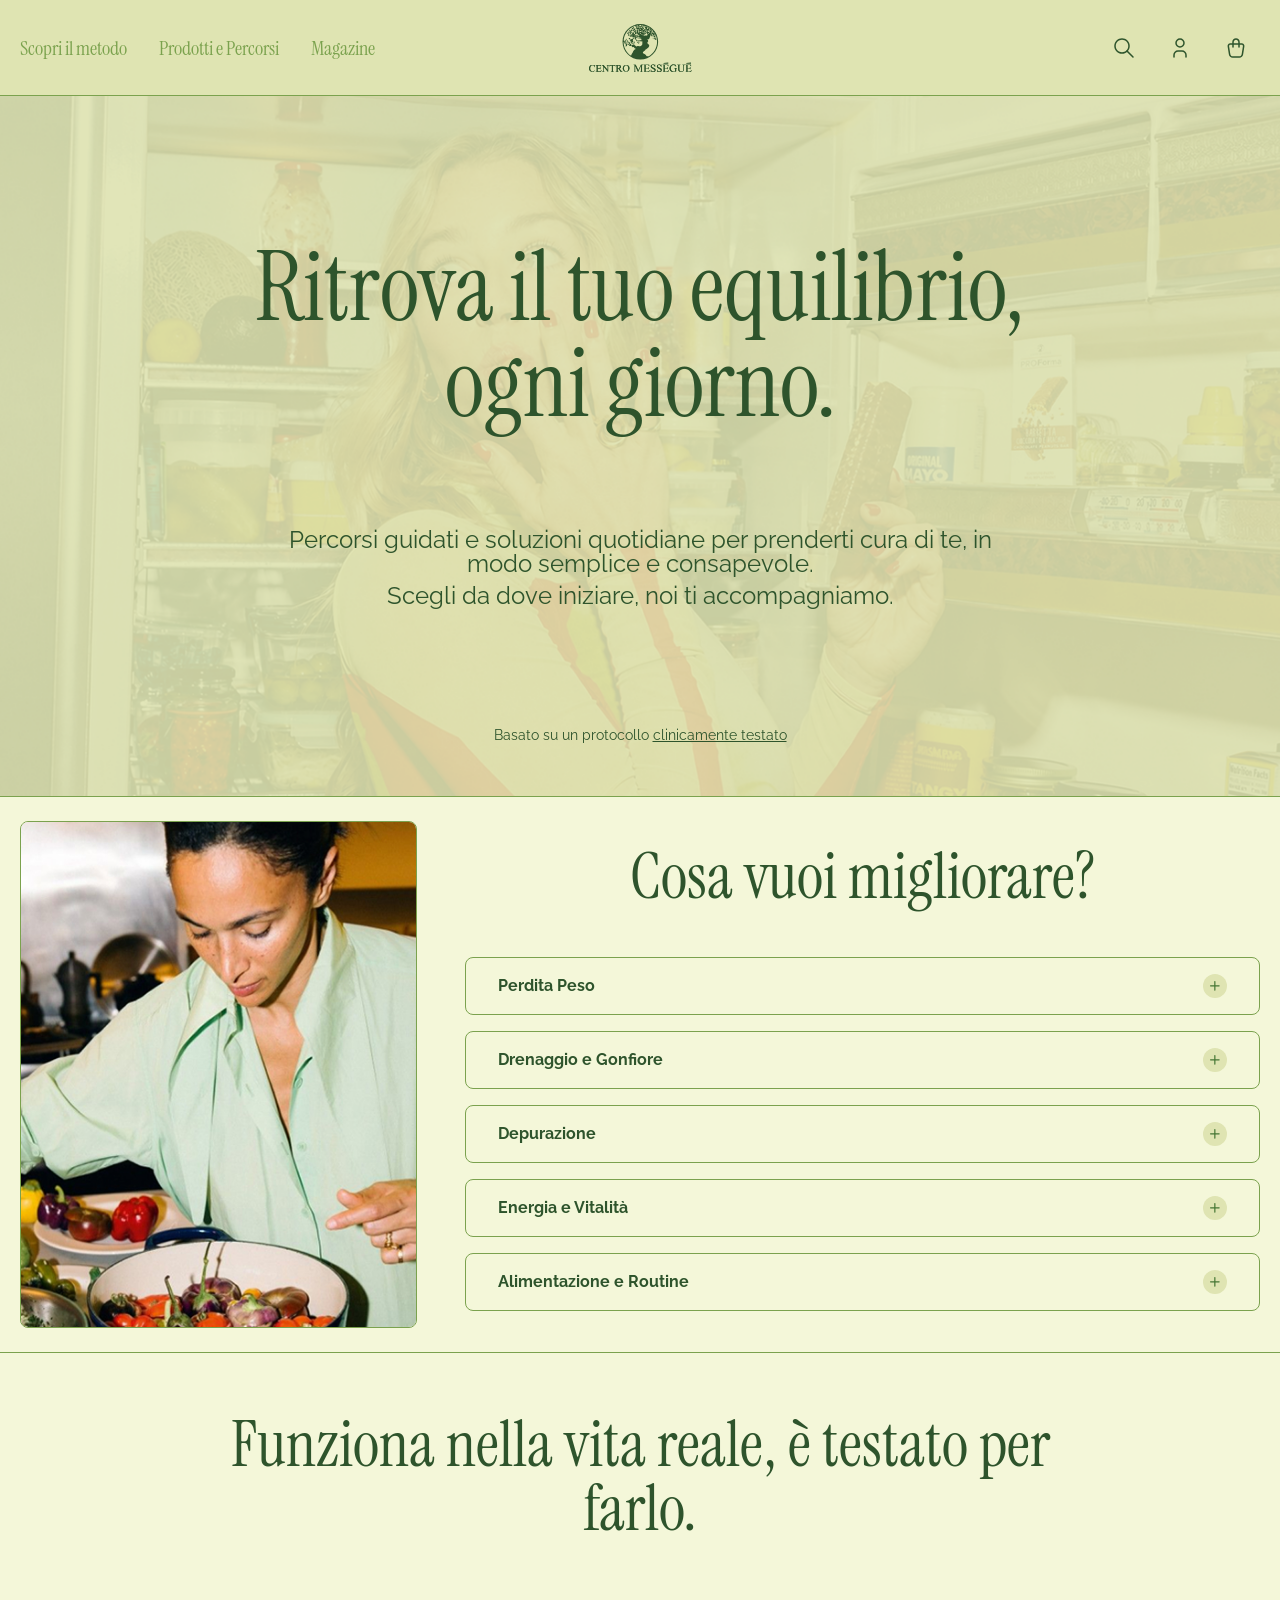
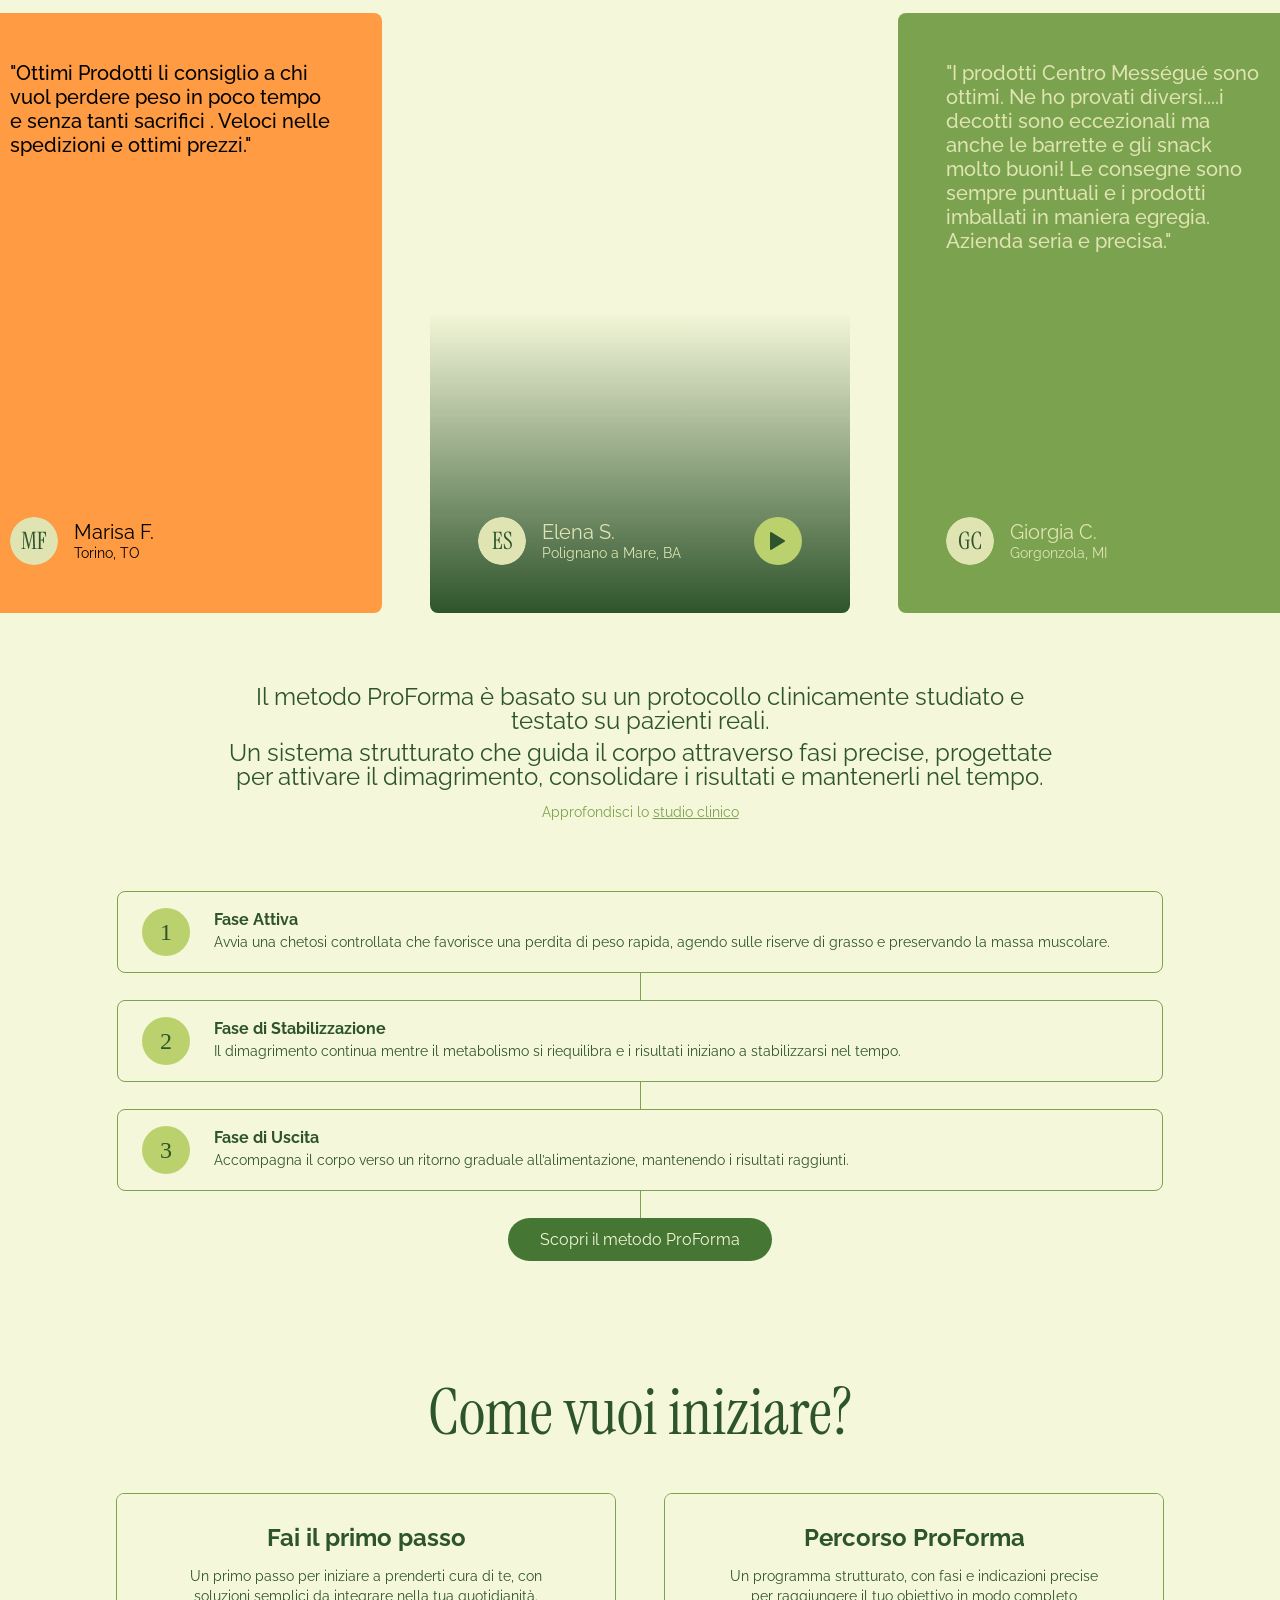
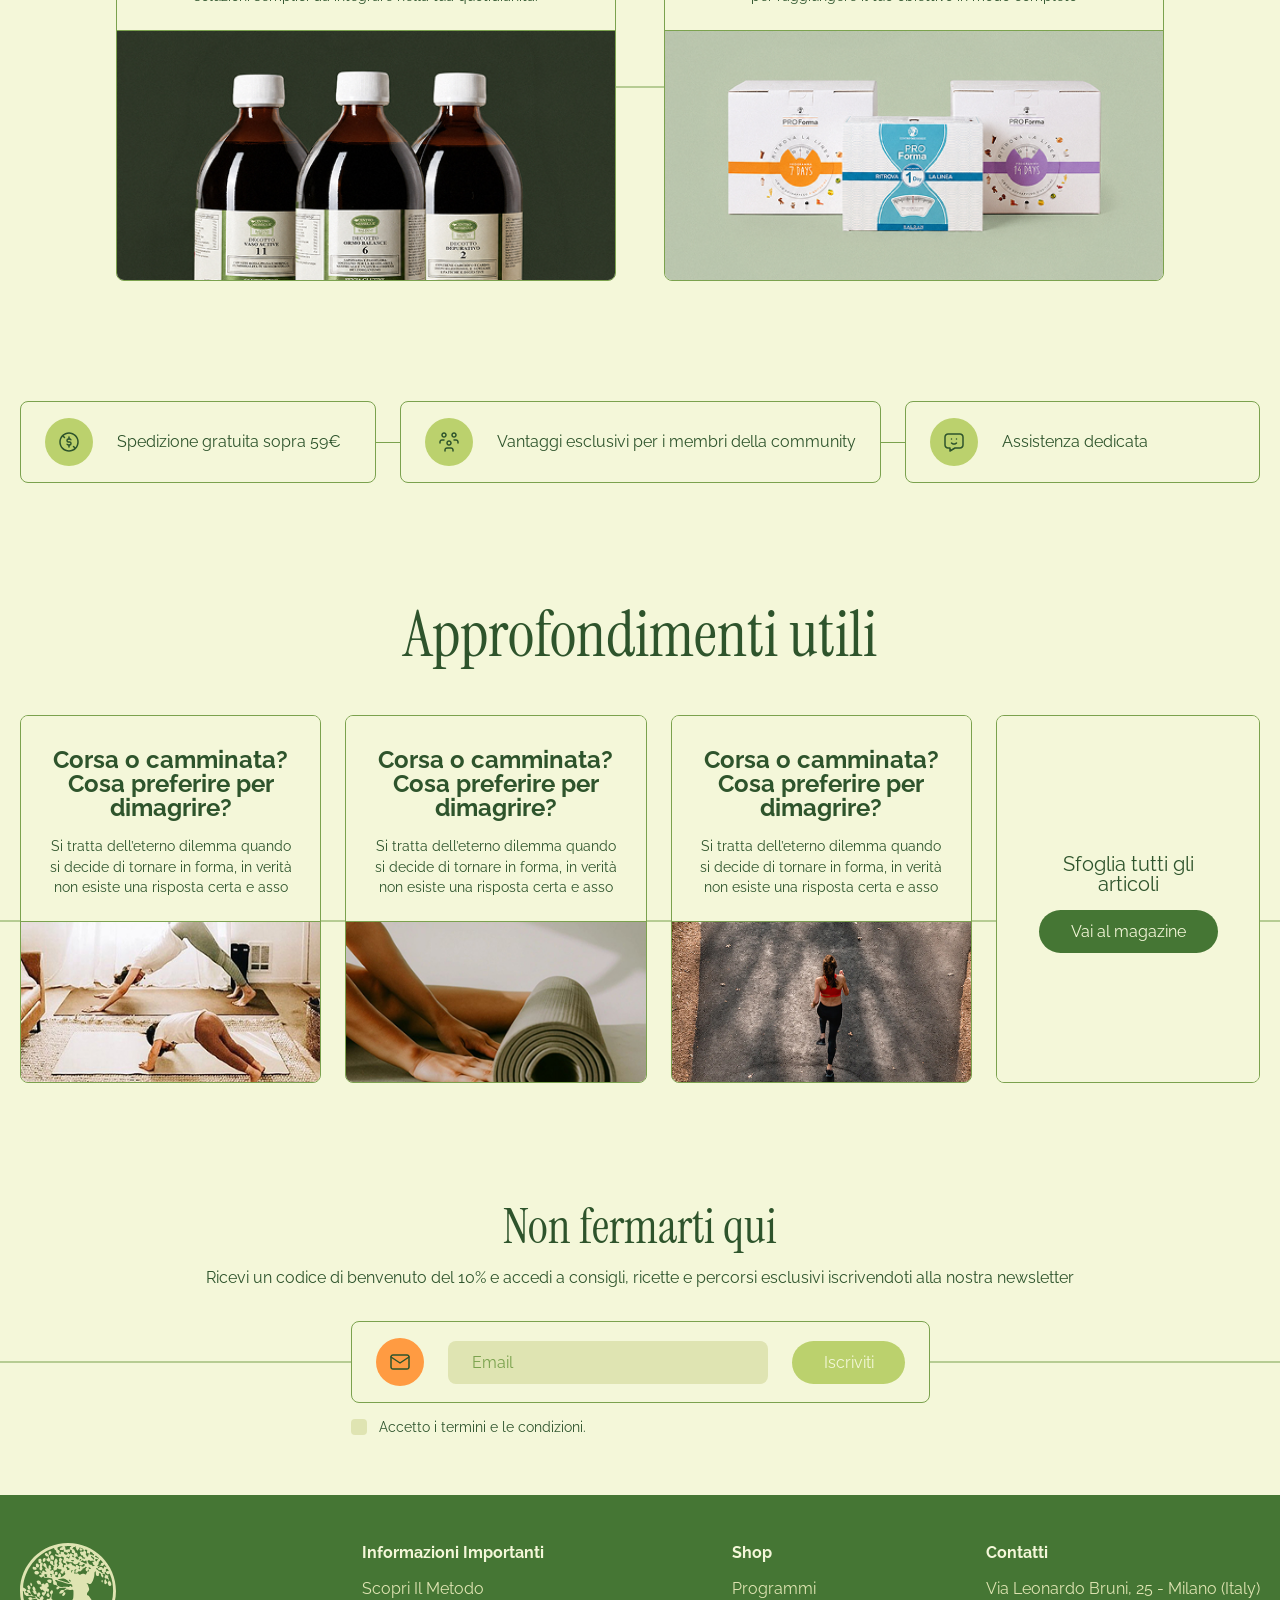
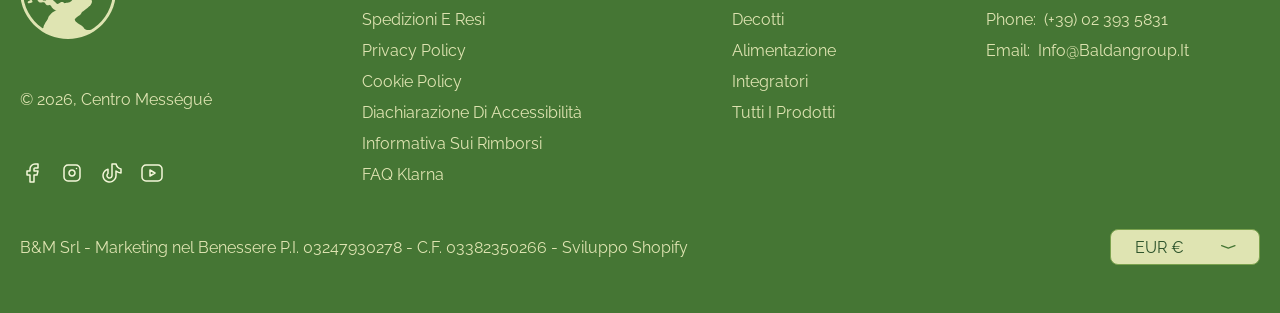
==== index.html @ fe419ddc "fixing new update" ====
<!DOCTYPE html>
<html lang="en">

<head>
	<meta charset="UTF-8">
	<meta name="viewport" content="width=device-width, initial-scale=1.0">
	<title>Home</title>
	<!-- link css start -->
	<link rel="shortcut icon" href="./assets/images/favicon.png" type="image/x-icon">
	<link rel="stylesheet" href="./assets/css/swiper-bundle.min.css">
	<link rel="stylesheet" href="./assets/css/footer.css">
	<link rel="stylesheet" href="./assets/css/card.css">
	<link rel="stylesheet" href="./assets/css/newsletter-section.css">
	<link rel="stylesheet" href="./assets/css/blog-section.css">
	<link rel="stylesheet" href="./assets/css/icon-item-section.css">
	<link rel="stylesheet" href="./assets/css/grid-info-card-section.css">
	<link rel="stylesheet" href="./assets/css/number-item-section.css">
	<link rel="stylesheet" href="./assets/css/testimonial-section.css">
	<link rel="stylesheet" href="./assets/css/faq-section.css">
	<link rel="stylesheet" href="./assets/css/hero-section.css">
	<link rel="stylesheet" href="./assets/css/navbar.css">
	<link rel="stylesheet" href="./assets/css/main.css">
	<!-- link css end -->
</head>

<body>
	<header>
		<!-- navbar section start -->
		<nav class="navbar">
			<div class="container">
				<div class="navbar-wrapper">
					<div class="navbar-left">
						<div class="mobile-menu-btn">
							<div class="ham-menu">
								<span></span>
								<span></span>
								<span></span>
							</div>
						</div>
						<ul class="navbar-icons">
							<li>
								<span class="search-bar-open-btn">
									<svg width="24" height="24" viewBox="0 0 24 24" fill="none" xmlns="http://www.w3.org/2000/svg">
										<g clip-path="url(#clip0_2001_1194)">
											<path
												d="M3 10C3 10.9193 3.18106 11.8295 3.53284 12.6788C3.88463 13.5281 4.40024 14.2997 5.05025 14.9497C5.70026 15.5998 6.47194 16.1154 7.32122 16.4672C8.1705 16.8189 9.08075 17 10 17C10.9193 17 11.8295 16.8189 12.6788 16.4672C13.5281 16.1154 14.2997 15.5998 14.9497 14.9497C15.5998 14.2997 16.1154 13.5281 16.4672 12.6788C16.8189 11.8295 17 10.9193 17 10C17 9.08075 16.8189 8.1705 16.4672 7.32122C16.1154 6.47194 15.5998 5.70026 14.9497 5.05025C14.2997 4.40024 13.5281 3.88463 12.6788 3.53284C11.8295 3.18106 10.9193 3 10 3C9.08075 3 8.1705 3.18106 7.32122 3.53284C6.47194 3.88463 5.70026 4.40024 5.05025 5.05025C4.40024 5.70026 3.88463 6.47194 3.53284 7.32122C3.18106 8.1705 3 9.08075 3 10Z"
												stroke="#2E542C" stroke-width="1.5" stroke-linecap="round" stroke-linejoin="round" />
											<path d="M21 21L15 15" stroke="#2E542C" stroke-width="1.5" stroke-linecap="round"
												stroke-linejoin="round" />
										</g>
										<defs>
											<clipPath id="clip0_2001_1194">
												<rect width="24" height="24" fill="white" />
											</clipPath>
										</defs>
									</svg>
								</span>
							</li>
						</ul>
						<div class="navbar-links-wrapper">
							<span class="mobile-menu-close-window-btn"></span>
							<div class="navbar-links-inner">
								<div class="nav-sidebar-top">
									<div class="navbar-brand">
										<a href="index.html" class="navbar-logo">
											<img src="./assets/images/logo.svg" alt="logo.svg">
										</a>
									</div>
									<div class="mobile-menu-btn">
										<div class="ham-menu">
											<span></span>
											<span></span>
											<span></span>
										</div>
									</div>
								</div>
								<ul class="navbar-links">
									<li class="navbar-link">
										<a href="#!" class="navbar-link-title">
											Scopri il metodo
										</a>
									</li>
									<li class="navbar-link">
										<div class="navbar-link-title">
											Prodotti e Percorsi
										</div>
										<div class="navbar-megamenu-content">
											<div class="container">
												<div class="navbar-megamenu-content-items">
													<div class="navbar-megamenu-content-item">
														<p class="title">Consigliati</p>
														<ul class="list">
															<li><a href="#!">Best Sellers</a></li>
															<li><a href="#!">Novità</a></li>
															<li><a href="#!">Promozioni</a></li>
															<li><a href="#!"><strong>Tutti i prodotti e percorsi</strong></a></li>
														</ul>
													</div>
													<div class="navbar-megamenu-content-item">
														<p class="title">Percorsi ProForma</p>
														<ul class="list">
															<li><a href="#!">Kit 1 giorno</a></li>
															<li><a href="#!">Kit 7 giorni</a></li>
															<li><a href="#!">Kit 14 giorni</a></li>
															<li><a href="#!"><strong>Vedi tutto</strong></a></li>
														</ul>
													</div>
													<div class="navbar-megamenu-content-item">
														<p class="title">Decotti</p>
														<ul class="list">
															<li><a href="#!">Drenaggio</a></li>
															<li><a href="#!">Depurazione</a></li>
															<li><a href="#!">Energia</a></li>
															<li><a href="#!">Metabolismo</a></li>
															<li><a href="#!">Pack</a></li>
															<li><a href="#!"><strong>Vedi tutto</strong></a></li>
														</ul>
													</div>
													<div class="navbar-megamenu-content-item">
														<p class="title">Alimentazione</p>
														<ul class="list">
															<li><a href="#!">Pasti</a></li>
															<li><a href="#!">Snack</a></li>
															<li><a href="#!">Dessert</a></li>
															<li><a href="#!">Bevande</a></li>
															<li><a href="#!"><strong>Vedi tutto</strong></a></li>
														</ul>
													</div>
													<div class="navbar-megamenu-content-item">
														<p class="title">Integratori</p>
														<ul class="list">
															<li><a href="#!">Drenaggio</a></li>
															<li><a href="#!">Energia</a></li>
															<li><a href="#!"><strong>Vedi tutto</strong></a></li>
														</ul>
													</div>
												</div>
											</div>
										</div>
									</li>
									<li class="navbar-link">
										<a href="#!" class="navbar-link-title">
											Magazine
										</a>
									</li>
									<!-- <li class="navbar-link">
										<div class="dropdown-wrapper">
											<div class="navbar-link-title dropdown-btn1">pages
												<span class="icon">
													<svg focusable="false" viewBox="0 0 16 14" width="10" height="10"
														xmlns="http://www.w3.org/2000/svg">
														<path fill-rule="evenodd" clip-rule="evenodd"
															d="M.116 4.884l1.768-1.768L8 9.232l6.116-6.116 1.768 1.768L8 12.768.116 4.884z">
														</path>
													</svg>
												</span>
											</div>
											<div class="sub-menu dropdown-sub-menu dropdown-sub-menu1">
												<ul>
													<li>
														<a href="collections.html">collections</a>
													</li>
													<li>
														<a href="product.html">product</a>
													</li>
													<li>
														<a href="about.html">about</a>
													</li>
													<li>
														<a href="history.html">history</a>
													</li>
													<li>
														<div class="dropdown-wrapper2">
															<div class="dropdown-nav-link-text dropdown-btn2">blog<span class="icon">
																	<svg focusable="false" viewBox="0 0 16 14" width="10" height="10"
																		xmlns="http://www.w3.org/2000/svg">
																		<path fill-rule="evenodd" clip-rule="evenodd"
																			d="M.116 4.884l1.768-1.768L8 9.232l6.116-6.116 1.768 1.768L8 12.768.116 4.884z">
																		</path>
																	</svg>
																</span>
															</div>
															<div class="sub-menu2 dropdown-sub-menu dropdown-sub-menu2">
																<ul>
																	<li>
																		<a href="blog.html">blog all</a>
																	</li>
																	<li>
																		<a href="article.html">article</a>
																	</li>
																</ul>
															</div>
														</div>
													</li>
													<li>
														<a href="contact.html">contact</a>
													</li>
													<li>
														<a href="cart.html">cart</a>
													</li>
													<li>
														<a href="store.html">find store</a>
													</li>
													<li>
														<a href="faq.html">faqs</a>
													</li>
													<li>
														<a href="policy.html">policy</a>
													</li>
													<li>
														<a href="return.html">Return</a>
													</li>
												</ul>
											</div>
										</div>
									</li> -->
								</ul>
								<div class="navbar-sidebar-bottom">
									<ul class="social-icons">
										<li>
											<a href="#!">
												<svg width="24" height="24" viewBox="0 0 24 24" fill="none" xmlns="http://www.w3.org/2000/svg">
													<g clip-path="url(#clip0_349_453)">
														<path
															d="M7 10V14H10V21H14V14H17L18 10H14V8C14 7.73478 14.1054 7.48043 14.2929 7.29289C14.4804 7.10536 14.7348 7 15 7H18V3H15C13.6739 3 12.4021 3.52678 11.4645 4.46447C10.5268 5.40215 10 6.67392 10 8V10H7Z"
															stroke="#F4F7D9" stroke-width="1.5" stroke-linecap="round" stroke-linejoin="round" />
													</g>
													<defs>
														<clipPath>
															<rect width="24" height="24" fill="white" />
														</clipPath>
													</defs>
												</svg>
											</a>
										</li>
										<li>
											<a href="#!">
												<svg width="24" height="24" viewBox="0 0 24 24" fill="none" xmlns="http://www.w3.org/2000/svg">
													<g clip-path="url(#clip0_349_456)">
														<path
															d="M4 8C4 6.93913 4.42143 5.92172 5.17157 5.17157C5.92172 4.42143 6.93913 4 8 4H16C17.0609 4 18.0783 4.42143 18.8284 5.17157C19.5786 5.92172 20 6.93913 20 8V16C20 17.0609 19.5786 18.0783 18.8284 18.8284C18.0783 19.5786 17.0609 20 16 20H8C6.93913 20 5.92172 19.5786 5.17157 18.8284C4.42143 18.0783 4 17.0609 4 16V8Z"
															stroke="#F4F7D9" stroke-width="1.5" stroke-linecap="round" stroke-linejoin="round" />
														<path
															d="M9 12C9 12.7956 9.31607 13.5587 9.87868 14.1213C10.4413 14.6839 11.2044 15 12 15C12.7956 15 13.5587 14.6839 14.1213 14.1213C14.6839 13.5587 15 12.7956 15 12C15 11.2044 14.6839 10.4413 14.1213 9.87868C13.5587 9.31607 12.7956 9 12 9C11.2044 9 10.4413 9.31607 9.87868 9.87868C9.31607 10.4413 9 11.2044 9 12Z"
															stroke="#F4F7D9" stroke-width="1.5" stroke-linecap="round" stroke-linejoin="round" />
														<path d="M16.5 7.5V7.51" stroke="#F4F7D9" stroke-width="1.5" stroke-linecap="round"
															stroke-linejoin="round" />
													</g>
													<defs>
														<clipPath>
															<rect width="24" height="24" fill="white" />
														</clipPath>
													</defs>
												</svg>
											</a>
										</li>
										<li>
											<a href="#!">
												<svg width="24" height="24" viewBox="0 0 24 24" fill="none" xmlns="http://www.w3.org/2000/svg">
													<g clip-path="url(#clip0_349_461)">
														<path
															d="M21 7.917V11.951C19.1861 11.771 17.4564 11.0961 16 10V14.5C15.9997 15.7211 15.6555 16.9175 15.0067 17.952C14.3579 18.9865 13.4308 19.8174 12.3317 20.3493C11.2325 20.8813 10.0057 21.0929 8.79185 20.9599C7.57799 20.8268 6.42615 20.3545 5.46831 19.5971C4.51046 18.8397 3.78534 17.8278 3.37603 16.6773C2.96671 15.5268 2.88976 14.2843 3.15399 13.0921C3.41821 11.8999 4.01293 10.8062 4.87 9.93642C5.72707 9.0666 6.81183 8.4558 8 8.174V12.5C7.65909 12.7557 7.38919 13.0943 7.21594 13.4836C7.04269 13.8729 6.97183 14.3001 7.0101 14.7245C7.04837 15.1489 7.1945 15.5565 7.4346 15.9086C7.6747 16.2606 8.00081 16.5455 8.38197 16.7361C8.76312 16.9266 9.18666 17.0166 9.61237 16.9975C10.0381 16.9783 10.4518 16.8507 10.8143 16.6266C11.1768 16.4026 11.476 16.0896 11.6836 15.7174C11.8911 15.3452 12 14.9261 12 14.5V3H16.083C16.2912 4.2284 16.8764 5.36162 17.7574 6.24263C18.6384 7.12363 19.7716 7.70878 21 7.917Z"
															stroke="#F4F7D9" stroke-width="1.5" stroke-linecap="round" stroke-linejoin="round" />
													</g>
													<defs>
														<clipPath>
															<rect width="24" height="24" fill="white" />
														</clipPath>
													</defs>
												</svg>
											</a>
										</li>
										<li>
											<a href="#!">
												<svg width="24" height="24" viewBox="0 0 24 24" fill="none" xmlns="http://www.w3.org/2000/svg">
													<g clip-path="url(#clip0_349_464)">
														<path
															d="M2 8C2 6.93913 2.42143 5.92172 3.17157 5.17157C3.92172 4.42143 4.93913 4 6 4H18C19.0609 4 20.0783 4.42143 20.8284 5.17157C21.5786 5.92172 22 6.93913 22 8V16C22 17.0609 21.5786 18.0783 20.8284 18.8284C20.0783 19.5786 19.0609 20 18 20H6C4.93913 20 3.92172 19.5786 3.17157 18.8284C2.42143 18.0783 2 17.0609 2 16V8Z"
															stroke="#F4F7D9" stroke-width="1.5" stroke-linecap="round" stroke-linejoin="round" />
														<path d="M10 9L15 12L10 15V9Z" stroke="#F4F7D9" stroke-width="1.5" stroke-linecap="round"
															stroke-linejoin="round" />
													</g>
													<defs>
														<clipPath>
															<rect width="24" height="24" fill="white" />
														</clipPath>
													</defs>
												</svg>
											</a>
										</li>
									</ul>
								</div>
							</div>
						</div>
					</div>
					<div class="navbar-middle">
						<div class="navbar-brand">
							<a href="index.html" class="navbar-logo">
								<img src="./assets/images/logo.svg" alt="logo.svg">
							</a>
						</div>
					</div>
					<div class="navbar-right">
						<ul class="navbar-icons">
							<li>
								<span class="search-bar-open-btn">
									<svg width="24" height="24" viewBox="0 0 24 24" fill="none" xmlns="http://www.w3.org/2000/svg">
										<g clip-path="url(#clip0_2001_1194)">
											<path
												d="M3 10C3 10.9193 3.18106 11.8295 3.53284 12.6788C3.88463 13.5281 4.40024 14.2997 5.05025 14.9497C5.70026 15.5998 6.47194 16.1154 7.32122 16.4672C8.1705 16.8189 9.08075 17 10 17C10.9193 17 11.8295 16.8189 12.6788 16.4672C13.5281 16.1154 14.2997 15.5998 14.9497 14.9497C15.5998 14.2997 16.1154 13.5281 16.4672 12.6788C16.8189 11.8295 17 10.9193 17 10C17 9.08075 16.8189 8.1705 16.4672 7.32122C16.1154 6.47194 15.5998 5.70026 14.9497 5.05025C14.2997 4.40024 13.5281 3.88463 12.6788 3.53284C11.8295 3.18106 10.9193 3 10 3C9.08075 3 8.1705 3.18106 7.32122 3.53284C6.47194 3.88463 5.70026 4.40024 5.05025 5.05025C4.40024 5.70026 3.88463 6.47194 3.53284 7.32122C3.18106 8.1705 3 9.08075 3 10Z"
												stroke="#2E542C" stroke-width="1.5" stroke-linecap="round" stroke-linejoin="round" />
											<path d="M21 21L15 15" stroke="#2E542C" stroke-width="1.5" stroke-linecap="round"
												stroke-linejoin="round" />
										</g>
										<defs>
											<clipPath>
												<rect width="24" height="24" fill="white" />
											</clipPath>
										</defs>
									</svg>
								</span>
							</li>
							<li>
								<a href="#!">
									<svg width="24" height="24" viewBox="0 0 24 24" fill="none" xmlns="http://www.w3.org/2000/svg">
										<g clip-path="url(#clip0_2001_1198)">
											<path
												d="M8 7C8 8.06087 8.42143 9.07828 9.17157 9.82843C9.92172 10.5786 10.9391 11 12 11C13.0609 11 14.0783 10.5786 14.8284 9.82843C15.5786 9.07828 16 8.06087 16 7C16 5.93913 15.5786 4.92172 14.8284 4.17157C14.0783 3.42143 13.0609 3 12 3C10.9391 3 9.92172 3.42143 9.17157 4.17157C8.42143 4.92172 8 5.93913 8 7Z"
												stroke="#2E542C" stroke-width="1.5" stroke-linecap="round" stroke-linejoin="round" />
											<path
												d="M6 21V19C6 17.9391 6.42143 16.9217 7.17157 16.1716C7.92172 15.4214 8.93913 15 10 15H14C15.0609 15 16.0783 15.4214 16.8284 16.1716C17.5786 16.9217 18 17.9391 18 19V21"
												stroke="#2E542C" stroke-width="1.5" stroke-linecap="round" stroke-linejoin="round" />
										</g>
										<defs>
											<clipPath id="clip0_2001_1198">
												<rect width="24" height="24" fill="white" />
											</clipPath>
										</defs>
									</svg>
								</a>
							</li>
							<li>
								<span class="side-cart-btn">
									<!-- <span class="cart-count">0</span> -->
									<svg width="24" height="24" viewBox="0 0 24 24" fill="none" xmlns="http://www.w3.org/2000/svg">
										<g clip-path="url(#clip0_2001_1202)">
											<path
												d="M6.33105 8H17.67C17.9584 7.99997 18.2434 8.06229 18.5054 8.1827C18.7674 8.30311 19.0003 8.47876 19.1881 8.6976C19.3759 8.91645 19.5141 9.17331 19.5933 9.45059C19.6726 9.72786 19.6909 10.019 19.647 10.304L18.392 18.456C18.2831 19.1644 17.9241 19.8105 17.38 20.2771C16.836 20.7438 16.1428 21.0002 15.426 21H8.57405C7.85745 21 7.16453 20.7434 6.62068 20.2768C6.07683 19.8102 5.71797 19.1643 5.60905 18.456L4.35405 10.304C4.31022 10.019 4.32854 9.72786 4.40775 9.45059C4.48697 9.17331 4.62521 8.91645 4.81299 8.6976C5.00078 8.47876 5.23367 8.30311 5.49569 8.1827C5.75772 8.06229 6.04268 7.99997 6.33105 8Z"
												stroke="#2E542C" stroke-width="1.5" stroke-linecap="round" stroke-linejoin="round" />
											<path
												d="M9 11V6C9 5.20435 9.31607 4.44129 9.87868 3.87868C10.4413 3.31607 11.2044 3 12 3C12.7956 3 13.5587 3.31607 14.1213 3.87868C14.6839 4.44129 15 5.20435 15 6V11"
												stroke="#2E542C" stroke-width="1.5" stroke-linecap="round" stroke-linejoin="round" />
										</g>
										<defs>
											<clipPath id="clip0_2001_1202">
												<rect width="24" height="24" fill="white" />
											</clipPath>
										</defs>
									</svg>
								</span>
							</li>
						</ul>
					</div>
				</div>
			</div>
		</nav>
		<!-- navbar section end -->

		<!-- search-bar start -->
		<div class="search-bar-overlay">
			<span class="search-bar-close-window-btn"></span>
			<div class="search-bar-inner">
				<button class="search-close-btn">
					<svg width="24" height="24" viewBox="0 0 18 18" fill="none" xmlns="http://www.w3.org/2000/svg">
						<path d="M3 15L15 3" stroke="#232323" stroke-width="1.5" stroke-linecap="round" stroke-linejoin="round">
						</path>
						<path d="M15 15L3 3" stroke="#232323" stroke-width="1.5" stroke-linecap="round" stroke-linejoin="round">
						</path>
					</svg>
				</button>
				<div class="navbar-search-bar">
					<input type="text" placeholder="search product">
					<button class="search-btn">
						<svg width="24" height="24" viewBox="0 0 24 24" fill="none" xmlns="http://www.w3.org/2000/svg">
							<g clip-path="url(#clip0_2001_1194)">
								<path
									d="M3 10C3 10.9193 3.18106 11.8295 3.53284 12.6788C3.88463 13.5281 4.40024 14.2997 5.05025 14.9497C5.70026 15.5998 6.47194 16.1154 7.32122 16.4672C8.1705 16.8189 9.08075 17 10 17C10.9193 17 11.8295 16.8189 12.6788 16.4672C13.5281 16.1154 14.2997 15.5998 14.9497 14.9497C15.5998 14.2997 16.1154 13.5281 16.4672 12.6788C16.8189 11.8295 17 10.9193 17 10C17 9.08075 16.8189 8.1705 16.4672 7.32122C16.1154 6.47194 15.5998 5.70026 14.9497 5.05025C14.2997 4.40024 13.5281 3.88463 12.6788 3.53284C11.8295 3.18106 10.9193 3 10 3C9.08075 3 8.1705 3.18106 7.32122 3.53284C6.47194 3.88463 5.70026 4.40024 5.05025 5.05025C4.40024 5.70026 3.88463 6.47194 3.53284 7.32122C3.18106 8.1705 3 9.08075 3 10Z"
									stroke="#fff" stroke-width="1.5" stroke-linecap="round" stroke-linejoin="round" />
								<path d="M21 21L15 15" stroke="#fff" stroke-width="1.5" stroke-linecap="round"
									stroke-linejoin="round" />
							</g>
							<defs>
								<clipPath>
									<rect width="24" height="24" fill="white" />
								</clipPath>
							</defs>
						</svg>
					</button>
				</div>
			</div>
		</div>
		<!-- searchbar end -->
	</header>

	<main>
		<!-- hero section start -->
		<section class="hero-slider-section">
			<div class="container">
				<div class="hero-content-inner">
					<!-- <div class="hero-content hero-green-content">
						<h1 class="title">Ritrova il tuo equilibrio,
							ogni giorno.</h1>
					</div> -->
					<div class="hero-content hero-regular-content">
						<h1 class="title">Ritrova il tuo equilibrio,
							ogni giorno.</h1>
						<div class="content">
							<h2 class="subtitle">Percorsi guidati e soluzioni quotidiane per prenderti cura di te,
								in modo semplice e consapevole.</h2>
							<h2 class="subtitle">Scegli da dove iniziare, noi ti accompagniamo.</h2>
							<p class="text">Basato su un protocollo <a href="#!">clinicamente testato</a></p>
						</div>
					</div>
				</div>
			</div>
		</section>
		<!-- hero section end -->

		<!-- faq-section start -->
		<section class="faq-section">
			<div class="container">
				<div class="faq-wrapper">
					<div class="faq-content">
						<div class="faq-img">
							<img src="./assets/images/faq-section-img.jpg" alt="faq-section-img.jpg">
						</div>
					</div>
					<div class="faq-link-wrap">
						<h2 class="faq-link-wrap-area-title">Cosa vuoi migliorare?</h2>
						<div class="faq-link-wrap-items">
							<div class="faq-link-wrap-item">
								<div class="item-title-wrapper">
									<p class="item-title">Perdita Peso</p>
									<span class="icon">
										<svg width="11" height="11" viewBox="0 0 11 11" fill="none" xmlns="http://www.w3.org/2000/svg">
											<path
												d="M5.33333 0C5.51014 0 5.67971 0.070238 5.80474 0.195262C5.92976 0.320287 6 0.489856 6 0.666667V4.66667H10C10.1768 4.66667 10.3464 4.7369 10.4714 4.86193C10.5964 4.98695 10.6667 5.15652 10.6667 5.33333C10.6667 5.51014 10.5964 5.67971 10.4714 5.80474C10.3464 5.92976 10.1768 6 10 6H6V10C6 10.1768 5.92976 10.3464 5.80474 10.4714C5.67971 10.5964 5.51014 10.6667 5.33333 10.6667C5.15652 10.6667 4.98695 10.5964 4.86193 10.4714C4.7369 10.3464 4.66667 10.1768 4.66667 10V6H0.666667C0.489856 6 0.320287 5.92976 0.195262 5.80474C0.070238 5.67971 0 5.51014 0 5.33333C0 5.15652 0.070238 4.98695 0.195262 4.86193C0.320287 4.7369 0.489856 4.66667 0.666667 4.66667H4.66667V0.666667C4.66667 0.489856 4.7369 0.320287 4.86193 0.195262C4.98695 0.070238 5.15652 0 5.33333 0Z"
												fill="#457634" />
										</svg>

									</span>
								</div>
								<div class="faq-link-wrap-item-content">
									<div class="faq-link-wrap-item-content-inner">
										<div class="content">
											<p class="title">Perdita Peso</p>
											<p class="text">Programmi e soluzioni per ridurre il peso in modo strutturato e progressivo</p>
										</div>
										<div class="faq-link-wrap-btn">
											<a href="#!" class="btn secondary-btn">Scopri il percorso</a>
										</div>
									</div>
								</div>
							</div>
							<div class="faq-link-wrap-item">
								<div class="item-title-wrapper">
									<p class="item-title">Drenaggio e Gonfiore</p>
									<span class="icon">
										<svg width="11" height="11" viewBox="0 0 11 11" fill="none" xmlns="http://www.w3.org/2000/svg">
											<path
												d="M5.33333 0C5.51014 0 5.67971 0.070238 5.80474 0.195262C5.92976 0.320287 6 0.489856 6 0.666667V4.66667H10C10.1768 4.66667 10.3464 4.7369 10.4714 4.86193C10.5964 4.98695 10.6667 5.15652 10.6667 5.33333C10.6667 5.51014 10.5964 5.67971 10.4714 5.80474C10.3464 5.92976 10.1768 6 10 6H6V10C6 10.1768 5.92976 10.3464 5.80474 10.4714C5.67971 10.5964 5.51014 10.6667 5.33333 10.6667C5.15652 10.6667 4.98695 10.5964 4.86193 10.4714C4.7369 10.3464 4.66667 10.1768 4.66667 10V6H0.666667C0.489856 6 0.320287 5.92976 0.195262 5.80474C0.070238 5.67971 0 5.51014 0 5.33333C0 5.15652 0.070238 4.98695 0.195262 4.86193C0.320287 4.7369 0.489856 4.66667 0.666667 4.66667H4.66667V0.666667C4.66667 0.489856 4.7369 0.320287 4.86193 0.195262C4.98695 0.070238 5.15652 0 5.33333 0Z"
												fill="#457634" />
										</svg>

									</span>
								</div>
								<div class="faq-link-wrap-item-content">
									<div class="faq-link-wrap-item-content-inner">
										<div class="content">
											<p class="title">Drenaggio e Gonfiore</p>
											<p class="text">Aiuta il corpo a eliminare liquidi in eccesso e sentirti più leggero</p>
										</div>
										<div class="faq-link-wrap-btn">
											<a href="#!" class="btn secondary-btn">Scopri le soluzioni</a>
										</div>
									</div>
								</div>
							</div>
							<div class="faq-link-wrap-item">
								<div class="item-title-wrapper">
									<p class="item-title">Depurazione</p>
									<span class="icon">
										<svg width="11" height="11" viewBox="0 0 11 11" fill="none" xmlns="http://www.w3.org/2000/svg">
											<path
												d="M5.33333 0C5.51014 0 5.67971 0.070238 5.80474 0.195262C5.92976 0.320287 6 0.489856 6 0.666667V4.66667H10C10.1768 4.66667 10.3464 4.7369 10.4714 4.86193C10.5964 4.98695 10.6667 5.15652 10.6667 5.33333C10.6667 5.51014 10.5964 5.67971 10.4714 5.80474C10.3464 5.92976 10.1768 6 10 6H6V10C6 10.1768 5.92976 10.3464 5.80474 10.4714C5.67971 10.5964 5.51014 10.6667 5.33333 10.6667C5.15652 10.6667 4.98695 10.5964 4.86193 10.4714C4.7369 10.3464 4.66667 10.1768 4.66667 10V6H0.666667C0.489856 6 0.320287 5.92976 0.195262 5.80474C0.070238 5.67971 0 5.51014 0 5.33333C0 5.15652 0.070238 4.98695 0.195262 4.86193C0.320287 4.7369 0.489856 4.66667 0.666667 4.66667H4.66667V0.666667C4.66667 0.489856 4.7369 0.320287 4.86193 0.195262C4.98695 0.070238 5.15652 0 5.33333 0Z"
												fill="#457634" />
										</svg>

									</span>
								</div>
								<div class="faq-link-wrap-item-content">
									<div class="faq-link-wrap-item-content-inner">
										<div class="content">
											<p class="title">Depurazione</p>
											<p class="text">Supporta i processi naturali di depurazione e riequilibra l’organismo</p>
										</div>
										<div class="faq-link-wrap-btn">
											<a href="#!" class="btn secondary-btn">Scopri le soluzioni</a>
										</div>
									</div>
								</div>
							</div>
							<div class="faq-link-wrap-item">
								<div class="item-title-wrapper">
									<p class="item-title">Energia e Vitalità</p>
									<span class="icon">
										<svg width="11" height="11" viewBox="0 0 11 11" fill="none" xmlns="http://www.w3.org/2000/svg">
											<path
												d="M5.33333 0C5.51014 0 5.67971 0.070238 5.80474 0.195262C5.92976 0.320287 6 0.489856 6 0.666667V4.66667H10C10.1768 4.66667 10.3464 4.7369 10.4714 4.86193C10.5964 4.98695 10.6667 5.15652 10.6667 5.33333C10.6667 5.51014 10.5964 5.67971 10.4714 5.80474C10.3464 5.92976 10.1768 6 10 6H6V10C6 10.1768 5.92976 10.3464 5.80474 10.4714C5.67971 10.5964 5.51014 10.6667 5.33333 10.6667C5.15652 10.6667 4.98695 10.5964 4.86193 10.4714C4.7369 10.3464 4.66667 10.1768 4.66667 10V6H0.666667C0.489856 6 0.320287 5.92976 0.195262 5.80474C0.070238 5.67971 0 5.51014 0 5.33333C0 5.15652 0.070238 4.98695 0.195262 4.86193C0.320287 4.7369 0.489856 4.66667 0.666667 4.66667H4.66667V0.666667C4.66667 0.489856 4.7369 0.320287 4.86193 0.195262C4.98695 0.070238 5.15652 0 5.33333 0Z"
												fill="#457634" />
										</svg>

									</span>
								</div>
								<div class="faq-link-wrap-item-content">
									<div class="faq-link-wrap-item-content-inner">
										<div class="content">
											<p class="title">Energia e Vitalità</p>
											<p class="text">Ritrova energia e riduci la sensazione di stanchezza nella quotidianità</p>
										</div>
										<div class="faq-link-wrap-btn">
											<a href="#!" class="btn secondary-btn">Scopri le soluzioni</a>
										</div>
									</div>
								</div>
							</div>
							<div class="faq-link-wrap-item">
								<div class="item-title-wrapper">
									<p class="item-title">Alimentazione e Routine</p>
									<span class="icon">
										<svg width="11" height="11" viewBox="0 0 11 11" fill="none" xmlns="http://www.w3.org/2000/svg">
											<path
												d="M5.33333 0C5.51014 0 5.67971 0.070238 5.80474 0.195262C5.92976 0.320287 6 0.489856 6 0.666667V4.66667H10C10.1768 4.66667 10.3464 4.7369 10.4714 4.86193C10.5964 4.98695 10.6667 5.15652 10.6667 5.33333C10.6667 5.51014 10.5964 5.67971 10.4714 5.80474C10.3464 5.92976 10.1768 6 10 6H6V10C6 10.1768 5.92976 10.3464 5.80474 10.4714C5.67971 10.5964 5.51014 10.6667 5.33333 10.6667C5.15652 10.6667 4.98695 10.5964 4.86193 10.4714C4.7369 10.3464 4.66667 10.1768 4.66667 10V6H0.666667C0.489856 6 0.320287 5.92976 0.195262 5.80474C0.070238 5.67971 0 5.51014 0 5.33333C0 5.15652 0.070238 4.98695 0.195262 4.86193C0.320287 4.7369 0.489856 4.66667 0.666667 4.66667H4.66667V0.666667C4.66667 0.489856 4.7369 0.320287 4.86193 0.195262C4.98695 0.070238 5.15652 0 5.33333 0Z"
												fill="#457634" />
										</svg>

									</span>
								</div>
								<div class="faq-link-wrap-item-content">
									<div class="faq-link-wrap-item-content-inner">
										<div class="content">
											<p class="title">Alimentazione e Routine</p>
											<p class="text">Pasti e prodotti per integrare abitudini sane nella tua giornata</p>
										</div>
										<div class="faq-link-wrap-btn">
											<a href="#!" class="btn secondary-btn">Scopri le soluzioni</a>
										</div>
									</div>
								</div>
							</div>
						</div>
					</div>
				</div>
			</div>
		</section>
		<!-- faq-section end -->

		<!-- testimonial-section start -->
		<section class="section testimonial-section pb-0">
			<div class="container">
				<div class="testimonial-heading">
					<h2 class="title">Funziona nella vita reale, è testato per farlo.</h2>
				</div>
			</div>
			<div class="swiper testimonial-slider">
				<div class="swiper-wrapper">
					<div class="swiper-slide">
						<div class="testimonial-item orange">
							<div class="testimonial-text-item">
								<div class="testimonial-text-content">
									<h3 class="text">"Ottimi Prodotti li consiglio a chi vuol perdere peso in poco tempo e senza tanti
										sacrifici . Veloci nelle spedizioni e ottimi prezzi."</h3>
								</div>
								<div class="testimonial-author">
									<div class="img">
										<img src="./assets/images/testimonial-author.png" alt="testimonial-author.png">
									</div>
									<div class="content">
										<h4 class="name">Marisa F.</h4>
										<p class="designation">Torino, TO</p>
									</div>
								</div>
							</div>
						</div>
					</div>
					<div class="swiper-slide">
						<div class="testimonial-item">
							<div class="testimonial-bg-item">
								<video class="testimonial-video">
									<source src="./assets/videos/testimonial-video.mp4" type="video/mp4">
								</video>
								<div class="testimonial-overlay">
									<div class="overlay-content-btm">
										<div class="testimonial-author">
											<div class="img">
												<img src="./assets/images/testimonial-author2.png" alt="testimonial-author2.png">
											</div>
											<div class="content">
												<h4 class="name">Elena S.</h4>
												<p class="designation">Polignano a Mare, BA</p>
											</div>
										</div>
										<button class="video-play-btn">
											<span class="icon">
												<svg class="play-icon" width="15" height="18" viewBox="0 0 15 18" fill="none"
													xmlns="http://www.w3.org/2000/svg">
													<path
														d="M3.97067e-08 1.00028V17.0003C-5.0094e-05 17.1782 0.0473748 17.3529 0.137382 17.5064C0.227388 17.6599 0.356717 17.7866 0.512024 17.8734C0.667332 17.9602 0.842993 18.0041 1.02088 18.0003C1.19878 17.9966 1.37245 17.9455 1.524 17.8523L14.524 9.85228C14.6696 9.76281 14.7898 9.63752 14.8733 9.48837C14.9567 9.33922 15.0005 9.17118 15.0005 9.00028C15.0005 8.82939 14.9567 8.66135 14.8733 8.51219C14.7898 8.36304 14.6696 8.23775 14.524 8.14828L1.524 0.148282C1.37245 0.0550465 1.19878 0.00393412 1.02088 0.000218156C0.842993 -0.00349781 0.667332 0.0403172 0.512024 0.127143C0.356717 0.213968 0.227388 0.340659 0.137382 0.494145C0.0473748 0.647631 -5.0094e-05 0.822352 3.97067e-08 1.00028Z"
														fill="#2E542C" />
												</svg>
												<svg class="pause-icon" xmlns="http://www.w3.org/2000/svg" width="24" height="24"
													class="bi bi-pause" viewBox="0 0 16 16">
													<path
														d="M6 3.5a.5.5 0 0 1 .5.5v8a.5.5 0 0 1-1 0V4a.5.5 0 0 1 .5-.5m4 0a.5.5 0 0 1 .5.5v8a.5.5 0 0 1-1 0V4a.5.5 0 0 1 .5-.5"
														fill="#2E542C" />
												</svg>
											</span>
										</button>
									</div>
								</div>
							</div>
						</div>
					</div>
					<div class="swiper-slide">
						<div class="testimonial-item">
							<div class="testimonial-text-item" style="background: #7BA24E;">
								<div class="testimonial-text-content">
									<h3 class="text">"I prodotti Centro Mességué sono ottimi. Ne ho provati diversi....i decotti sono
										eccezionali ma anche le barrette e gli snack molto buoni! Le consegne sono sempre puntuali e i
										prodotti imballati in maniera egregia. Azienda seria e precisa."</h3>
								</div>
								<div class="testimonial-author">
									<div class="img">
										<img src="./assets/images/testimonial-author3.png" alt="testimonial-author3.png">
									</div>
									<div class="content">
										<h4 class="name">Giorgia C.</h4>
										<p class="designation">Gorgonzola, MI</p>
									</div>
								</div>
							</div>
						</div>
					</div>
					<div class="swiper-slide">
						<div class="testimonial-item">
							<div class="testimonial-bg-item img">
								<img src="./assets/images/testimonial-img.jpg" alt="testimonial-img.jpg">
								<div class="testimonial-overlay">
									<div class="overlay-content-top">
										<h3 class="text">"I prodotti Centro Mességué sono ottimi. Ne ho provati diversi.... i decotti sono
											eccezionali ma anche le barrette e gli snack molto buoni! Le consegne sono sempre puntuali e i
											prodotti imballati in maniera egregia. Azienda seria e precisa."</h3>
									</div>
									<div class="overlay-content-btm">
										<div class="testimonial-author">
											<div class="img">
												<img src="./assets/images/testimonial-author4.png" alt="testimonial-author4.png">
											</div>
											<div class="content">
												<h4 class="name">Paola R.</h4>
												<p class="designation">Nardò, LE</p>
											</div>
										</div>
									</div>
								</div>
							</div>
						</div>
					</div>
					<div class="swiper-slide">
						<div class="testimonial-item orange">
							<div class="testimonial-text-item">
								<div class="testimonial-text-content">
									<h3 class="text">"Ottimi Prodotti li consiglio a chi vuol perdere peso in poco tempo e senza tanti
										sacrifici . Veloci nelle spedizioni e ottimi prezzi."</h3>
								</div>
								<div class="testimonial-author">
									<div class="img">
										<img src="./assets/images/testimonial-author.png" alt="testimonial-author.png">
									</div>
									<div class="content">
										<h4 class="name">Marisa F.</h4>
										<p class="designation">Torino, TO</p>
									</div>
								</div>
							</div>
						</div>
					</div>
					<div class="swiper-slide">
						<div class="testimonial-item">
							<div class="testimonial-bg-item">
								<video class="testimonial-video">
									<source src="./assets/videos/testimonial-video.mp4" type="video/mp4">
								</video>
								<div class="testimonial-overlay">
									<div class="overlay-content-btm">
										<div class="testimonial-author">
											<div class="img">
												<img src="./assets/images/testimonial-author2.png" alt="testimonial-author2.png">
											</div>
											<div class="content">
												<h4 class="name">Elena S.</h4>
												<p class="designation">Polignano a Mare, BA</p>
											</div>
										</div>
										<button class="video-play-btn">
											<span class="icon">
												<svg class="play-icon" width="15" height="18" viewBox="0 0 15 18" fill="none"
													xmlns="http://www.w3.org/2000/svg">
													<path
														d="M3.97067e-08 1.00028V17.0003C-5.0094e-05 17.1782 0.0473748 17.3529 0.137382 17.5064C0.227388 17.6599 0.356717 17.7866 0.512024 17.8734C0.667332 17.9602 0.842993 18.0041 1.02088 18.0003C1.19878 17.9966 1.37245 17.9455 1.524 17.8523L14.524 9.85228C14.6696 9.76281 14.7898 9.63752 14.8733 9.48837C14.9567 9.33922 15.0005 9.17118 15.0005 9.00028C15.0005 8.82939 14.9567 8.66135 14.8733 8.51219C14.7898 8.36304 14.6696 8.23775 14.524 8.14828L1.524 0.148282C1.37245 0.0550465 1.19878 0.00393412 1.02088 0.000218156C0.842993 -0.00349781 0.667332 0.0403172 0.512024 0.127143C0.356717 0.213968 0.227388 0.340659 0.137382 0.494145C0.0473748 0.647631 -5.0094e-05 0.822352 3.97067e-08 1.00028Z"
														fill="#2E542C" />
												</svg>
												<svg class="pause-icon" xmlns="http://www.w3.org/2000/svg" width="24" height="24"
													class="bi bi-pause" viewBox="0 0 16 16">
													<path
														d="M6 3.5a.5.5 0 0 1 .5.5v8a.5.5 0 0 1-1 0V4a.5.5 0 0 1 .5-.5m4 0a.5.5 0 0 1 .5.5v8a.5.5 0 0 1-1 0V4a.5.5 0 0 1 .5-.5"
														fill="#2E542C" />
												</svg>
											</span>
										</button>
									</div>
								</div>
							</div>
						</div>
					</div>
					<div class="swiper-slide">
						<div class="testimonial-item">
							<div class="testimonial-text-item" style="background: #7BA24E;">
								<div class="testimonial-text-content">
									<h3 class="text">"I prodotti Centro Mességué sono ottimi. Ne ho provati diversi....i decotti sono
										eccezionali ma anche le barrette e gli snack molto buoni! Le consegne sono sempre puntuali e i
										prodotti imballati in maniera egregia. Azienda seria e precisa."</h3>
								</div>
								<div class="testimonial-author">
									<div class="img">
										<img src="./assets/images/testimonial-author3.png" alt="testimonial-author3.png">
									</div>
									<div class="content">
										<h4 class="name">Giorgia C.</h4>
										<p class="designation">Gorgonzola, MI</p>
									</div>
								</div>
							</div>
						</div>
					</div>
					<div class="swiper-slide">
						<div class="testimonial-item">
							<div class="testimonial-bg-item img">
								<img src="./assets/images/testimonial-img.jpg" alt="testimonial-img.jpg">
								<div class="testimonial-overlay">
									<div class="overlay-content-top">
										<h3 class="text">"I prodotti Centro Mességué sono ottimi. Ne ho provati diversi.... i decotti sono
											eccezionali ma anche le barrette e gli snack molto buoni! Le consegne sono sempre puntuali e i
											prodotti imballati in maniera egregia. Azienda seria e precisa."</h3>
									</div>
									<div class="overlay-content-btm">
										<div class="testimonial-author">
											<div class="img">
												<img src="./assets/images/testimonial-author4.png" alt="testimonial-author4.png">
											</div>
											<div class="content">
												<h4 class="name">Paola R.</h4>
												<p class="designation">Nardò, LE</p>
											</div>
										</div>
									</div>
								</div>
							</div>
						</div>
					</div>
				</div>
			</div>
		</section>
		<!-- testimonial-section end -->

		<!-- number-item-section start -->
		<section class="section number-item-section pt-0">
			<div class="container">
				<div class="number-item-section-wrap">
					<div class="number-item-text-area">
						<div class="content">
							<p>Il metodo ProForma è basato su un protocollo clinicamente studiato e testato su pazienti reali.</p>
							<p>Un sistema strutturato che guida il corpo attraverso fasi precise, progettate per attivare il
								dimagrimento, consolidare i risultati e mantenerli nel tempo.</p>
						</div>
						<p class="number-item-text-mark">Approfondisci lo <a href="#!">studio clinico</a></p>
					</div>
					<div class="number-items">
						<div class="number-item">
							<span class="number">1</span>
							<div class="content">
								<h2 class="title">Fase Attiva</h2>
								<p class="text">Avvia una chetosi controllata che favorisce una perdita di peso rapida, agendo sulle
									riserve di grasso e preservando la massa muscolare.</p>
							</div>
						</div>
						<span class="line"></span>
						<div class="number-item">
							<span class="number">2</span>
							<div class="content">
								<h2 class="title">Fase di Stabilizzazione</h2>
								<p class="text">Il dimagrimento continua mentre il metabolismo si riequilibra e i risultati iniziano a
									stabilizzarsi nel tempo.</p>
							</div>
						</div>
						<span class="line"></span>
						<div class="number-item">
							<span class="number">3</span>
							<div class="content">
								<h2 class="title">Fase di Uscita</h2>
								<p class="text">Accompagna il corpo verso un ritorno graduale all’alimentazione, mantenendo i risultati
									raggiunti.</p>
							</div>
						</div>
						<span class="line"></span>
					</div>
					<div class="section-btn">
						<a href="#!" class="btn primary-btn">Scopri il metodo ProForma</a>
					</div>
				</div>
			</div>
		</section>
		<!-- number-item-section end -->

		<!-- grid-info-card-section start -->
		<section class="section grid-info-card-section">
			<div class="container">
				<div class="grid-info-card-heading">
					<h2 class="title">Come vuoi iniziare?</h2>
				</div>
				<div class="grid-info-card-items">
					<div class="grid-info-card-item">
						<div class="content">
							<h3 class="title">Fai il primo passo</h3>
							<p class="text">Un primo passo per iniziare a prenderti cura di te, con soluzioni semplici da integrare
								nella tua quotidianità.</p>
						</div>
						<div class="img">
							<img src="./assets/images/grid-info-card-img.jpg" alt="grid-info-card-img.jpg">
							<div class="overlay">
								<a href="#!" class="btn secondary-btn">Scopri i programmi</a>
							</div>
						</div>
					</div>
					<div class="grid-info-card-item">
						<div class="content">
							<h3 class="title">Percorso ProForma</h3>
							<p class="text">Un programma strutturato, con fasi e indicazioni precise per raggiungere il tuo obiettivo
								in modo completo</p>
						</div>
						<div class="img">
							<img src="./assets/images/grid-info-card-img2.jpg" alt="grid-info-card-img2.jpg">
							<div class="overlay">
								<a href="#!" class="btn secondary-btn">Scopri i programmi</a>
							</div>
						</div>
					</div>
				</div>
			</div>
		</section>
		<!-- grid-info-card-section end -->

		<!-- icon-item-section start -->
		<section class="section icon-item-section">
			<div class="container">
				<div class="icon-items">
					<div class="icon-item">
						<span class="icon">
							<svg width="24" height="24" viewBox="0 0 24 24" fill="none" xmlns="http://www.w3.org/2000/svg">
								<g clip-path="url(#clip0_242_1468)">
									<path
										d="M3 12C3 13.1819 3.23279 14.3522 3.68508 15.4442C4.13738 16.5361 4.80031 17.5282 5.63604 18.364C6.47177 19.1997 7.46392 19.8626 8.55585 20.3149C9.64778 20.7672 10.8181 21 12 21C13.1819 21 14.3522 20.7672 15.4442 20.3149C16.5361 19.8626 17.5282 19.1997 18.364 18.364C19.1997 17.5282 19.8626 16.5361 20.3149 15.4442C20.7672 14.3522 21 13.1819 21 12C21 10.8181 20.7672 9.64778 20.3149 8.55585C19.8626 7.46392 19.1997 6.47177 18.364 5.63604C17.5282 4.80031 16.5361 4.13738 15.4442 3.68508C14.3522 3.23279 13.1819 3 12 3C10.8181 3 9.64778 3.23279 8.55585 3.68508C7.46392 4.13738 6.47177 4.80031 5.63604 5.63604C4.80031 6.47177 4.13738 7.46392 3.68508 8.55585C3.23279 9.64778 3 10.8181 3 12Z"
										stroke="#2E542C" stroke-width="1.5" stroke-linecap="round" stroke-linejoin="round" />
									<path
										d="M13.867 9.74991C13.621 9.26991 13.159 8.98091 12.667 8.99991H11.333C10.597 8.99991 10 9.66991 10 10.4999C10 11.3269 10.597 11.9989 11.333 11.9989H12.667C13.403 11.9989 14 12.6699 14 13.4989C14 14.3269 13.403 14.9979 12.667 14.9979H11.333C10.841 15.0169 10.379 14.7279 10.133 14.2479"
										stroke="#2E542C" stroke-width="1.5" stroke-linecap="round" stroke-linejoin="round" />
									<path d="M12 7V9" stroke="#2E542C" stroke-width="1.5" stroke-linecap="round"
										stroke-linejoin="round" />
									<path d="M12 15V17" stroke="#2E542C" stroke-width="1.5" stroke-linecap="round"
										stroke-linejoin="round" />
									<path d="M6 6L7.5 7.5" stroke="#2E542C" stroke-width="1.5" stroke-linecap="round"
										stroke-linejoin="round" />
									<path d="M16.5 16.5L18 18" stroke="#2E542C" stroke-width="1.5" stroke-linecap="round"
										stroke-linejoin="round" />
								</g>
								<defs>
									<clipPath id="clip0_242_1468">
										<rect width="24" height="24" fill="white" />
									</clipPath>
								</defs>
							</svg>
						</span>
						<div class="content">
							<h2 class="title">Spedizione gratuita sopra 59€</h2>
						</div>
					</div>
					<span class="line"></span>
					<div class="icon-item">
						<span class="icon">
							<svg width="24" height="24" viewBox="0 0 24 24" fill="none" xmlns="http://www.w3.org/2000/svg">
								<g clip-path="url(#clip0_242_1479)">
									<path
										d="M10 13C10 13.5304 10.2107 14.0391 10.5858 14.4142C10.9609 14.7893 11.4696 15 12 15C12.5304 15 13.0391 14.7893 13.4142 14.4142C13.7893 14.0391 14 13.5304 14 13C14 12.4696 13.7893 11.9609 13.4142 11.5858C13.0391 11.2107 12.5304 11 12 11C11.4696 11 10.9609 11.2107 10.5858 11.5858C10.2107 11.9609 10 12.4696 10 13Z"
										stroke="#2E542C" stroke-width="1.5" stroke-linecap="round" stroke-linejoin="round" />
									<path
										d="M8 21V20C8 19.4696 8.21071 18.9609 8.58579 18.5858C8.96086 18.2107 9.46957 18 10 18H14C14.5304 18 15.0391 18.2107 15.4142 18.5858C15.7893 18.9609 16 19.4696 16 20V21"
										stroke="#2E542C" stroke-width="1.5" stroke-linecap="round" stroke-linejoin="round" />
									<path
										d="M15 5C15 5.53043 15.2107 6.03914 15.5858 6.41421C15.9609 6.78929 16.4696 7 17 7C17.5304 7 18.0391 6.78929 18.4142 6.41421C18.7893 6.03914 19 5.53043 19 5C19 4.46957 18.7893 3.96086 18.4142 3.58579C18.0391 3.21071 17.5304 3 17 3C16.4696 3 15.9609 3.21071 15.5858 3.58579C15.2107 3.96086 15 4.46957 15 5Z"
										stroke="#2E542C" stroke-width="1.5" stroke-linecap="round" stroke-linejoin="round" />
									<path d="M17 10H19C19.5304 10 20.0391 10.2107 20.4142 10.5858C20.7893 10.9609 21 11.4696 21 12V13"
										stroke="#2E542C" stroke-width="1.5" stroke-linecap="round" stroke-linejoin="round" />
									<path
										d="M5 5C5 5.53043 5.21071 6.03914 5.58579 6.41421C5.96086 6.78929 6.46957 7 7 7C7.53043 7 8.03914 6.78929 8.41421 6.41421C8.78929 6.03914 9 5.53043 9 5C9 4.46957 8.78929 3.96086 8.41421 3.58579C8.03914 3.21071 7.53043 3 7 3C6.46957 3 5.96086 3.21071 5.58579 3.58579C5.21071 3.96086 5 4.46957 5 5Z"
										stroke="#2E542C" stroke-width="1.5" stroke-linecap="round" stroke-linejoin="round" />
									<path d="M3 13V12C3 11.4696 3.21071 10.9609 3.58579 10.5858C3.96086 10.2107 4.46957 10 5 10H7"
										stroke="#2E542C" stroke-width="1.5" stroke-linecap="round" stroke-linejoin="round" />
								</g>
								<defs>
									<clipPath id="clip0_242_1479">
										<rect width="24" height="24" fill="white" />
									</clipPath>
								</defs>
							</svg>
						</span>
						<div class="content">
							<h2 class="title">Vantaggi esclusivi per i membri della community</h2>
						</div>
					</div>
					<span class="line"></span>
					<div class="icon-item">
						<span class="icon">
							<svg width="24" height="24" viewBox="0 0 24 24" fill="none" xmlns="http://www.w3.org/2000/svg">
								<g clip-path="url(#clip0_242_1490)">
									<path
										d="M18 4C18.7956 4 19.5587 4.31607 20.1213 4.87868C20.6839 5.44129 21 6.20435 21 7V15C21 15.7956 20.6839 16.5587 20.1213 17.1213C19.5587 17.6839 18.7956 18 18 18H13L8 21V18H6C5.20435 18 4.44129 17.6839 3.87868 17.1213C3.31607 16.5587 3 15.7956 3 15V7C3 6.20435 3.31607 5.44129 3.87868 4.87868C4.44129 4.31607 5.20435 4 6 4H18Z"
										stroke="#2E542C" stroke-width="1.5" stroke-linecap="round" stroke-linejoin="round" />
									<path d="M9.5 9H9.51" stroke="#2E542C" stroke-width="1.5" stroke-linecap="round"
										stroke-linejoin="round" />
									<path d="M14.5 9H14.51" stroke="#2E542C" stroke-width="1.5" stroke-linecap="round"
										stroke-linejoin="round" />
									<path
										d="M9.5 13C9.82588 13.3326 10.2148 13.5968 10.6441 13.7772C11.0734 13.9576 11.5344 14.0505 12 14.0505C12.4656 14.0505 12.9266 13.9576 13.3559 13.7772C13.7852 13.5968 14.1741 13.3326 14.5 13"
										stroke="#2E542C" stroke-width="1.5" stroke-linecap="round" stroke-linejoin="round" />
								</g>
								<defs>
									<clipPath id="clip0_242_1490">
										<rect width="24" height="24" fill="white" />
									</clipPath>
								</defs>
							</svg>
						</span>
						<div class="content">
							<h2 class="title">Assistenza dedicata</h2>
						</div>
					</div>
				</div>
			</div>
		</section>
		<!-- icon-item-section end -->

		<!-- blog-section start -->
		<section class="section blog-section">
			<div class="container">
				<div class="blog-section-heading">
					<h2 class="title">Approfondimenti utili</h2>
				</div>
			</div>
			<div class="blog-items-wrap">
				<div class="blog-items">
					<div class="blog-item">
						<div class="content">
							<h3 class="title">Corsa o camminata? Cosa preferire per dimagrire?</h3>
							<p class="text">Si tratta dell’eterno dilemma quando si decide di tornare in forma, in verità non esiste
								una risposta certa e asso</p>
						</div>
						<div class="img">
							<img src="./assets/images/blog-img.jpg" alt="blog-img.jpg">
							<div class="overlay">
								<a href="#!" class="btn secondary-btn">Leggi l’articolo</a>
							</div>
						</div>
					</div>
					<div class="blog-item">
						<div class="content">
							<h3 class="title">Corsa o camminata? Cosa preferire per dimagrire?</h3>
							<p class="text">Si tratta dell’eterno dilemma quando si decide di tornare in forma, in verità non esiste
								una risposta certa e asso</p>
						</div>
						<div class="img">
							<img src="./assets/images/blog-img2.jpg" alt="blog-img2.jpg">
							<div class="overlay">
								<a href="#!" class="btn secondary-btn">Leggi l’articolo</a>
							</div>
						</div>
					</div>
					<div class="blog-item">
						<div class="content">
							<h3 class="title">Corsa o camminata? Cosa preferire per dimagrire?</h3>
							<p class="text">Si tratta dell’eterno dilemma quando si decide di tornare in forma, in verità non esiste
								una risposta certa e asso</p>
						</div>
						<div class="img">
							<img src="./assets/images/blog-img3.jpg" alt="blog-img3.jpg">
							<div class="overlay">
								<a href="#!" class="btn secondary-btn">Leggi l’articolo</a>
							</div>
						</div>
					</div>
					<div class="blog-item">
						<div class="content">
							<h3 class="title">Sfoglia tutti gli articoli</h3>
							<a href="#!" class="btn primary-btn">Vai al magazine</a>
						</div>
					</div>
				</div>
			</div>
		</section>
		<!-- blog-section end -->

		<!-- newsletter-section start -->
		<section class="section newsletter-section">
			<div class="container">
				<div class="newsletter-content">
					<h2 class="title">Non fermarti qui</h2>
					<p class="text">Ricevi un codice di benvenuto del 10% e accedi a consigli, ricette e percorsi esclusivi
						iscrivendoti alla nostra newsletter</p>
				</div>
			</div>
			<div class="newsletter-field-wrap">
				<div class="newsletter-field">
					<span class="icon">
						<svg width="24" height="24" viewBox="0 0 24 24" fill="none" xmlns="http://www.w3.org/2000/svg">
							<g clip-path="url(#clip0_242_1451)">
								<path
									d="M3 7C3 6.46957 3.21071 5.96086 3.58579 5.58579C3.96086 5.21071 4.46957 5 5 5H19C19.5304 5 20.0391 5.21071 20.4142 5.58579C20.7893 5.96086 21 6.46957 21 7V17C21 17.5304 20.7893 18.0391 20.4142 18.4142C20.0391 18.7893 19.5304 19 19 19H5C4.46957 19 3.96086 18.7893 3.58579 18.4142C3.21071 18.0391 3 17.5304 3 17V7Z"
									stroke="#2E542C" stroke-width="1.5" stroke-linecap="round" stroke-linejoin="round" />
								<path d="M3 7L12 13L21 7" stroke="#2E542C" stroke-width="1.5" stroke-linecap="round"
									stroke-linejoin="round" />
							</g>
							<defs>
								<clipPath id="clip0_242_1451">
									<rect width="24" height="24" fill="white" />
								</clipPath>
							</defs>
						</svg>
					</span>
					<input type="email" placeholder="email">
					<button class="btn primary-btn" disabled>Iscriviti<span></span></button>
				</div>
			</div>
			<div class="newsletter-checkbox">
				<input type="checkbox" id="newsletter_checkbox">
				<label for="newsletter_checkbox">Accetto i termini e le condizioni.</label>
			</div>
		</section>
		<!-- newsletter-section end -->

	</main>

	<!-- footer section start -->
	<footer class="footer-section">
		<div class="container">
			<div class="footer-items">
				<div class="footer-item">
					<div class="footer-logo">
						<a href="#">
							<img src="./assets/images/footer-logo.svg" alt="footer-logo.svg">
						</a>
					</div>
					<div class="footer-content">
						<p class="footer-content-text">© 2026, Centro Mességué</p>
					</div>
					<div class="footer-icons">
						<ul class="social-icons">
							<li>
								<a href="#!">
									<svg width="24" height="24" viewBox="0 0 24 24" fill="none" xmlns="http://www.w3.org/2000/svg">
										<g clip-path="url(#clip0_349_453)">
											<path
												d="M7 10V14H10V21H14V14H17L18 10H14V8C14 7.73478 14.1054 7.48043 14.2929 7.29289C14.4804 7.10536 14.7348 7 15 7H18V3H15C13.6739 3 12.4021 3.52678 11.4645 4.46447C10.5268 5.40215 10 6.67392 10 8V10H7Z"
												stroke="#F4F7D9" stroke-width="1.5" stroke-linecap="round" stroke-linejoin="round" />
										</g>
										<defs>
											<clipPath>
												<rect width="24" height="24" fill="white" />
											</clipPath>
										</defs>
									</svg>
								</a>
							</li>
							<li>
								<a href="#!">
									<svg width="24" height="24" viewBox="0 0 24 24" fill="none" xmlns="http://www.w3.org/2000/svg">
										<g clip-path="url(#clip0_349_456)">
											<path
												d="M4 8C4 6.93913 4.42143 5.92172 5.17157 5.17157C5.92172 4.42143 6.93913 4 8 4H16C17.0609 4 18.0783 4.42143 18.8284 5.17157C19.5786 5.92172 20 6.93913 20 8V16C20 17.0609 19.5786 18.0783 18.8284 18.8284C18.0783 19.5786 17.0609 20 16 20H8C6.93913 20 5.92172 19.5786 5.17157 18.8284C4.42143 18.0783 4 17.0609 4 16V8Z"
												stroke="#F4F7D9" stroke-width="1.5" stroke-linecap="round" stroke-linejoin="round" />
											<path
												d="M9 12C9 12.7956 9.31607 13.5587 9.87868 14.1213C10.4413 14.6839 11.2044 15 12 15C12.7956 15 13.5587 14.6839 14.1213 14.1213C14.6839 13.5587 15 12.7956 15 12C15 11.2044 14.6839 10.4413 14.1213 9.87868C13.5587 9.31607 12.7956 9 12 9C11.2044 9 10.4413 9.31607 9.87868 9.87868C9.31607 10.4413 9 11.2044 9 12Z"
												stroke="#F4F7D9" stroke-width="1.5" stroke-linecap="round" stroke-linejoin="round" />
											<path d="M16.5 7.5V7.51" stroke="#F4F7D9" stroke-width="1.5" stroke-linecap="round"
												stroke-linejoin="round" />
										</g>
										<defs>
											<clipPath>
												<rect width="24" height="24" fill="white" />
											</clipPath>
										</defs>
									</svg>
								</a>
							</li>
							<li>
								<a href="#!">
									<svg width="24" height="24" viewBox="0 0 24 24" fill="none" xmlns="http://www.w3.org/2000/svg">
										<g clip-path="url(#clip0_349_461)">
											<path
												d="M21 7.917V11.951C19.1861 11.771 17.4564 11.0961 16 10V14.5C15.9997 15.7211 15.6555 16.9175 15.0067 17.952C14.3579 18.9865 13.4308 19.8174 12.3317 20.3493C11.2325 20.8813 10.0057 21.0929 8.79185 20.9599C7.57799 20.8268 6.42615 20.3545 5.46831 19.5971C4.51046 18.8397 3.78534 17.8278 3.37603 16.6773C2.96671 15.5268 2.88976 14.2843 3.15399 13.0921C3.41821 11.8999 4.01293 10.8062 4.87 9.93642C5.72707 9.0666 6.81183 8.4558 8 8.174V12.5C7.65909 12.7557 7.38919 13.0943 7.21594 13.4836C7.04269 13.8729 6.97183 14.3001 7.0101 14.7245C7.04837 15.1489 7.1945 15.5565 7.4346 15.9086C7.6747 16.2606 8.00081 16.5455 8.38197 16.7361C8.76312 16.9266 9.18666 17.0166 9.61237 16.9975C10.0381 16.9783 10.4518 16.8507 10.8143 16.6266C11.1768 16.4026 11.476 16.0896 11.6836 15.7174C11.8911 15.3452 12 14.9261 12 14.5V3H16.083C16.2912 4.2284 16.8764 5.36162 17.7574 6.24263C18.6384 7.12363 19.7716 7.70878 21 7.917Z"
												stroke="#F4F7D9" stroke-width="1.5" stroke-linecap="round" stroke-linejoin="round" />
										</g>
										<defs>
											<clipPath>
												<rect width="24" height="24" fill="white" />
											</clipPath>
										</defs>
									</svg>
								</a>
							</li>
							<li>
								<a href="#!">
									<svg width="24" height="24" viewBox="0 0 24 24" fill="none" xmlns="http://www.w3.org/2000/svg">
										<g clip-path="url(#clip0_349_464)">
											<path
												d="M2 8C2 6.93913 2.42143 5.92172 3.17157 5.17157C3.92172 4.42143 4.93913 4 6 4H18C19.0609 4 20.0783 4.42143 20.8284 5.17157C21.5786 5.92172 22 6.93913 22 8V16C22 17.0609 21.5786 18.0783 20.8284 18.8284C20.0783 19.5786 19.0609 20 18 20H6C4.93913 20 3.92172 19.5786 3.17157 18.8284C2.42143 18.0783 2 17.0609 2 16V8Z"
												stroke="#F4F7D9" stroke-width="1.5" stroke-linecap="round" stroke-linejoin="round" />
											<path d="M10 9L15 12L10 15V9Z" stroke="#F4F7D9" stroke-width="1.5" stroke-linecap="round"
												stroke-linejoin="round" />
										</g>
										<defs>
											<clipPath>
												<rect width="24" height="24" fill="white" />
											</clipPath>
										</defs>
									</svg>
								</a>
							</li>
						</ul>
					</div>
				</div>
				<div class="footer-item">
					<h2 class="footer-item-title">Informazioni importanti</h2>
					<ul class="footer-list">
						<li><a href="#">Scopri il metodo</a></li>
						<li><a href="#">Spedizioni e Resi</a></li>
						<li><a href="#">Privacy Policy</a></li>
						<li><a href="#">Cookie Policy</a></li>
						<li><a href="#">Diachiarazione di Accessibilità</a></li>
						<li><a href="#">Informativa sui Rimborsi</a></li>
						<li><a href="#">FAQ Klarna</a></li>
					</ul>
				</div>
				<div class="footer-item">
					<h2 class="footer-item-title">Shop</h2>
					<ul class="footer-list">
						<li><a href="#">Programmi</a></li>
						<li><a href="#">Decotti</a></li>
						<li><a href="#">Alimentazione</a></li>
						<li><a href="#">Integratori</a></li>
						<li><a href="#">Tutti i prodotti</a></li>
					</ul>
				</div>
				<div class="footer-item">
					<h2 class="footer-item-title">Contatti</h2>
					<ul class="footer-list">
						<li>
							<p>Via Leonardo Bruni, 25 - Milano (Italy)</p>
						</li>
						<li><em>phone:</em><a href="#">(+39) 02 393 5831</a></li>
						<li><em>Email:</em><a href="#">info@baldangroup.it</a></li>
					</ul>
				</div>
			</div>
		</div>
		<div class="copyright-area">
			<div class="container">
				<div class="copyright-content">
					<div class="copyright-text">
						<p>B&M Srl - Marketing nel Benessere P.I. 03247930278 - C.F. 03382350266 - Sviluppo Shopify</p>
					</div>
					<div class="copyright-field">
						<div class="price-select-field">
							<select>
								<option value="1">EUR €</option>
								<option value="2">EUR €</option>
								<option value="3">EUR €</option>
							</select>
							<span class="icon"><svg width="15" height="4" viewBox="0 0 15 4" fill="none"
									xmlns="http://www.w3.org/2000/svg">
									<path d="M0.625244 0.625L7.29191 3.125L13.9586 0.625" stroke="#457634" stroke-width="1.25"
										stroke-linecap="round" stroke-linejoin="round" />
								</svg>
							</span>
						</div>
					</div>
				</div>
			</div>
		</div>
	</footer>
	<!-- footer section end -->

	<!-- js link start-->
	<script src="./assets/js/jquery-3.7.1.min.js"></script>
	<script src="./assets/js/swiper-bundle.min.js"></script>
	<script src="./assets/js/script.js"></script>
	<!-- js link end-->
</body>

</html>
---- assets/css/footer.css ----
/* footer-section css start */
.footer-section {
    background-color: var(--brand-color);
    padding: 48px 0;
}

.footer-items {
    display: flex;
    justify-content: space-between;
    gap: 24px;
    padding: 0 0 24px 0;
}

.footer-item {
    width: fit-content;
}

.footer-item:first-child {
    display: flex;
    flex-direction: column;
    justify-content: space-between;
    gap: 16px;
}

.footer-logo {
    max-width: 96px;
}

.footer-content-text {
    color: var(--item-bg2);
}

.footer-item-title {
    margin: 0 0 16px 0;
    color: var(--item-bg5);
    text-transform: capitalize;
    font-size: 16px;
    font-weight: 700;
    font-family: var(--paragraph-font);
}

.footer-list li {
    margin: 0 0 10px 0;
    display: flex;
    align-items: center;
    gap: 8px;
}

.footer-list li em {
    text-transform: capitalize;
    color: var(--item-bg2);
    font-style: normal;
}

.footer-list li:last-child {
    margin: 0;
}

.footer-list li p,
.footer-list li a {
    font-size: 16px;
    line-height: 21px;
    text-transform: capitalize;
    color: var(--item-bg2);
    font-weight: 400;
}

.footer-list li a:hover {
    text-decoration: underline;
}

.copyright-area {
    padding: 20px 0 0 0;
}

.copyright-content {
    display: flex;
    justify-content: space-between;
    align-items: center;
    gap: 16px;
}

.copyright-text p,
.copyright-text a {
    color: var(--item-bg2);
    font-size: 16px;
    line-height: 21px;
}

.price-select-field {
    position: relative;
}

.copyright-field select {
    padding: 0 42px 0 24px;
    height: 36px;
    background: var(--item-bg2);
    border-radius: 8px;
    overflow: hidden;
    min-width: 150px;
}

.copyright-field .icon {
    position: absolute;
    top: 50%;
    right: 24px;
    transform: translateY(-50%);
    display: flex;
    /* z-index: -1; */
}

/* footer-section css end */

@media only screen and (max-width: 992px) {

    /* footer-section css start */
    .footer-items {
        gap: 16px;
        flex-wrap: wrap;
        row-gap: 40px;
    }

    .footer-item:first-child {
        width: 100%;
        max-width: 100%;
    }

    .footer-item {
        width: 30%;
    }

    /* footer-section css end */
}

@media only screen and (max-width:767px) {

    /* footer section css start */

    .footer-item:last-child {
        width: 100%;
    }

    .footer-item {
        width: 47%;
    }

    .footer-item-title {
        margin: 0 0 10px 0;
    }

    .footer-text {
        margin: 10px 0 0 0;
    }

    .footer-list li {
        margin: 0 0 6px 0;
    }

    /* footer section css end */
}

@media only screen and (max-width: 575px) {

    /* footer section css start */
    .footer-items {
        column-gap: 16px;
        row-gap: 24px;
        padding: 0 0 16px 0;
    }

    .footer-item {
        width: 47%;
    }

    .footer-item:first-child {
        width: 100%;
    }

    .footer-item:last-child {
        width: 100%;
    }

    .footer-logo {
        max-width: 50px;
    }

    .footer-item-title {
        font-size: 14px;
    }

    .footer-list li p,
    .footer-list li a {
        font-size: 14px;
        line-height: 21px;
    }

    .copyright-area {
        padding: 16px 0 0 0;
    }

    .copyright-content {
        justify-content: center;
        flex-direction: column;
    }

    .copyright-text {
        text-align: center;
    }

    .copyright-text p,
    .copyright-text a {
        font-size: 14px;
    }

    /* footer section css end */
}
---- assets/css/card.css ----
/* product-card css start */

.product-card {
    height: 100%;
}

.product-card .card-image-wrap {
    margin: 0;
    min-width: 0px;
    border: 0px;
    box-sizing: border-box;
    display: flex;
    height: auto;
    max-width: 100%;
    overflow: hidden;
    padding: 0;
    position: relative;
    width: 100%;
    background-color: var(--card-bg);
}

.card-badge {
    position: absolute;
    top: 10px;
    left: 10px;
    z-index: 1;
    color: var(--white);
    font-family: var(--paragraph-font);
    font-size: 13px;
    font-weight: 500;
    line-height: 1;
    padding: 5px 8px;
    background-color: var(--card-badge-bg);
    text-transform: uppercase;
}

.product-card .card-image-wrap:before {
    padding-bottom: 150%;
    content: "";
    width: 0;
    height: 0;
}

.product-card .card-image-wrap .card-img {
    overflow: hidden;
    position: absolute;
    width: 100%;
    height: 100%;
    top: 0;
    bottom: 0;
}

.product-card .card-img .main-img {
    transition: ease .5s;
}

.product-card .card-img .main-img img {
    object-fit: cover;
}

.card_hover:hover .card-img .main-img {
    transform: scale(0);
    opacity: 0;
    visibility: hidden;
}

.product-card .card-img .hover-img {
    position: absolute;
    left: 0;
    top: 0;
    right: 0;
    bottom: 0;
    width: 100%;
    height: 100%;
    transform: scale(1.2);
    opacity: 0;
    visibility: hidden;
    transition: ease .5s;
}

.card_hover:hover .card-img .hover-img {
    transform: scale(1);
    opacity: 1;
    visibility: visible;
}

.product-card .card_hover_img {
    object-fit: cover;
}

.product-card .card-content {
    margin: 10px 0 0 0;
    text-align: left;
}

.product-card .card-content .card-title {
    color: var(--paragraph-text-color);
    font-family: var(--paragraph-font);
    font-size: 16px;
    font-weight: 400;
    line-height: 20px;
    text-transform: capitalize;
    transition: ease .2s;
}

.product-card .card-content .card-title:hover {
    text-decoration: underline;
}

.product-card .card-content .card-subtitle {
    margin: 5px 0 0 0;
    font-size: 14px;
    line-height: 20px;
    text-transform: capitalize;
}

.card-product-varient {
    margin: 5px 0 0 0;
    color: var(--brand-color);
    font-size: 12px;
    text-transform: uppercase;
    font-weight: 400;
    line-height: 16px;
    color: var(--paragraph-text-color);
}

.product-card .card-content .card-price {
    display: flex;
    gap: 5px;
}

.product-card .card-content .card-price-wrap {
    display: flex;
    gap: 10px;
    align-items: center;
    margin: 8px 0 0 0;
}

.product-card .card-content .card-price-wrap .latest-price {
    color: var(--paragraph-text-color);
    font-family: var(--paragraph-font);
    font-size: 16px;
    font-weight: 600;
    line-height: 1;
    text-transform: uppercase;
    display: flex;
    align-items: flex-start;
}

.product-card .card-content .card-price-wrap .latest-price span {
    color: var(--paragraph-text-color);
    font-family: var(--paragraph-font);
    font-size: 10px;
    font-weight: 600;
    line-height: 1;
}

.product-card .card-content .card-price-wrap .previous-price {
    text-transform: uppercase;
    font-family: var(--paragraph-font);
    font-size: 16px;
    font-weight: 500;
    color: var(--text-danger);
    text-decoration: line-through;
    line-height: 1;
    display: flex;
    align-items: flex-start;
}

.product-card .card-content .card-price-wrap .previous-price span {
    text-transform: uppercase;
    font-family: var(--paragraph-font);
    font-size: 10px;
    font-weight: 500;
    color: var(--text-muted);
}

.card-btn {
    position: absolute;
    bottom: 0;
    left: 0;
    width: 100%;
    display: flex;
    opacity: 1;
    visibility: visible;
    transition: ease .3s;
    -webkit-transition: ease .3s;
    -moz-transition: ease .3s;
    -ms-transition: ease .3s;
    -o-transition: ease .3s;
}

.card-btn .btn {
    padding: 8px 20px;
    border: none;
    text-wrap-mode: nowrap;
    width: 100%;
}

.card-btn .btn:hover {
    color: var(--white);
    padding: 8px 25px;
}

/* product-card css end */

@media only screen and (max-width: 767px) {

    /* product-card css start */
    .product-card .card-content .card-title {
        font-size: 14px;
        line-height: 20px;
    }

    .card-btn .btn {
        padding: 10px;
        font-size: 14px;
    }

    .card-badge {
        font-size: 12px;
        top: 10px;
        left: 10px;
        padding: 4px 5px;
    }

    /* product-card css end */
}

@media only screen and (max-width: 575px) {

    /* product-card css start */
    .product-card .card-content {
        margin: 8px 0 0 0;
    }

    .product-card .card-content .card-price-wrap .latest-price {
        font-size: 14px;
    }

    .product-card .card-content .card-price-wrap .previous-price {
        font-size: 14px;
    }

    .card-btn .btn {
        width: 100%;
        padding: 8px;
        font-size: 12px;
    }

    .card-badge {
        font-size: 10px;
    }

    /* product-card css end */
}
---- assets/css/newsletter-section.css ----
/* newsletter-section css start */
.newsletter-content {
    max-width: 872px;
    margin: 0 auto;
    text-align: center;
}

.newsletter-content .title {
    font-size: 48px;
    line-height: 100%;
}

.newsletter-content .text {
    margin: 16px 0 0 0;
}

.newsletter-field {
    margin: 32px auto 0;
    padding: 16px 24px;
    border: 1px solid var(--border-color);
    display: flex;
    align-items: center;
    gap: 24px;
    background: var(--item-bg5);
    max-width: 579px;
    border-radius: 8px;
    overflow: hidden;
}

.newsletter-field-wrap {
    position: relative;
}

.newsletter-field-wrap::before {
    position: absolute;
    content: "";
    z-index: 1;
    left: 0;
    top: 50%;
    transform: translateY(-50%);
    width: 100%;
    height: 1px;
    z-index: -1;
    background: var(--border-color);
}

.newsletter-field .icon {
    width: 48px;
    min-width: 48px;
    height: 48px;
    display: flex;
    align-items: center;
    justify-content: center;
    background: var(--item-bg4);
    border-radius: 50px;
    overflow: hidden;
}

.newsletter-field input {
    border: none;
    padding: 0;
    max-width: 320px;
    height: 43px;
    color: var(--border-color);
    text-transform: lowercase;
    padding: 0 24px;
    background: var(--item-bg2);
    border-radius: 8px;
}

.newsletter-field input::placeholder {
    color: var(--border-color);
    text-transform: capitalize;
}

.newsletter-checkbox {
    margin: 16px auto 0;
    max-width: 579px;
}

.newsletter-checkbox input {
    padding: 0;
    height: initial;
    width: initial;
    margin-bottom: 0;
    display: none;
    cursor: pointer;
}

.newsletter-checkbox label {
    position: relative;
    cursor: pointer;
    color: var(--paragraph-text-color);
    font-size: 14px;
    font-family: var(--paragraph-font);
    font-weight: 400;
    user-select: none;
    display: flex;
    align-items: center;
    width: fit-content;
}

.newsletter-checkbox label:before {
    content: '';
    -webkit-appearance: none;
    background-color: var(--item-bg2);
    padding: 8px;
    display: inline-block;
    position: relative;
    vertical-align: middle;
    cursor: pointer;
    margin-right: 12px;
    border-radius: 4px;
    overflow: hidden;
}

.newsletter-checkbox input:checked+label:before {
    background-color: var(--brand-color);
}

.newsletter-checkbox input:checked+label:after {
    content: '';
    display: block;
    position: absolute;
    top: 3px;
    left: 6px;
    width: 2px;
    height: 7px;
    border: solid var(--item-bg2);
    border-width: 0 2px 2px 0;
    transform: rotate(45deg);
}

/* newsletter-section css end */

@media only screen and (max-width:992px) {

    /* newsletter-section css start */
    .newsletter-content .title {
        font-size: 36px;
    }
    /* newsletter-section css end */
}

@media only screen and (max-width: 767px) {

    /* newsletter-section css start */
    .newsletter-checkbox {
        margin: 16px 16px 0;
    }

    .newsletter-field {
        margin: 16px 16px 0;
    }

    /* newsletter-section css end */
}

@media only screen and (max-width:575px) {

    /* newsletter-section css start */
    .newsletter-content .title {
        font-size: 26px;
    }

    .newsletter-content .text {
        margin: 10px 0 0 0;
    }

    .newsletter-field {
        padding: 10px;
        gap: 10px;
        max-width: 100%;
    }

    .newsletter-field .icon {
        width: 36px;
        min-width: 36px;
        height: 36px;
    }

    .newsletter-field .icon svg {
        width: 18px;
        height: 18px;
    }

    .newsletter-field input {
        max-width: 100%;
        font-size: 16px;
        width: 100%;
    }

    .newsletter-field .btn {
        padding: 9px 16px;
        min-width: 78px;
    }

    .newsletter-checkbox {
        max-width: 100%;
    }

    /* newsletter-section css end */
}
---- assets/css/blog-section.css ----
/* blog-section css start */
.blog-section-heading {
    max-width: 544px;
    margin: 0 auto 48px;
    text-align: center;
}

.blog-section-heading .title {
    font-size: 64px;
    line-height: 100%;
}

.blog-items {
    display: grid;
    grid-template-columns: 1fr 1fr 1fr auto;
    gap: 24px;
    max-width: 1384px;
    margin: 0 auto;
    padding: 0 20px;
}

.blog-items-wrap {
    position: relative;
}

.blog-items-wrap::before {
    position: absolute;
    content: "";
    left: 0;
    top: 56%;
    transform: translateY(-50%);
    height: 1px;
    width: 100%;
    background: var(--border-color);
    z-index: -1;
}

.blog-item {
    border: 1px solid var(--border-color);
    display: flex;
    flex-direction: column;
    justify-content: space-between;
    border-radius: 8px;
    overflow: hidden;
}

.blog-item:last-child {
    width: 264px;
}

.blog-item .content {
    padding: 32px 24px 24px;
    text-align: center;
    background: var(--item-bg5);
    border-bottom: 1px solid var(--border-color);
    height: 100%;
    transition: all ease .3s;
}

.blog-item:hover .content {
    background: var(--brand-color);
    border-color: var(--brand-color);
}

.blog-item:last-child .content {
    border-bottom: 0;
    display: flex;
    align-items: center;
    justify-content: center;
    flex-direction: column;
    gap: 16px;
}

.blog-item:last-child:hover .content {
    background: var(--item-bg2);
}

.blog-item .content .title {
    font-family: var(--paragraph-font);
    font-weight: 700;
    font-size: 24px;
    line-height: 100%;
    transition: all ease .3s;
    max-width: 240px;
    margin: 0 auto;
}

.blog-item:hover .content .title {
    color: var(--item-bg5);
}

.blog-item:last-child:hover .content .title {
    color: var(--brand-color);
}

.blog-item:last-child .content .title {
    font-weight: 400;
    font-size: 20px;
    max-width: 168px;
}

.blog-item .content .text {
    font-size: 14px;
    line-height: 144%;
    text-align: center;
    max-width: 383px;
    margin: 16px auto 0;
    transition: all ease .3s;
}

.blog-item:hover .content .text {
    color: var(--item-bg5);
}

.blog-item .img {
    position: relative;
}

.blog-item .img .overlay {
    position: absolute;
    top: 0;
    left: 0;
    background: linear-gradient(180deg, rgba(43, 56, 37, 0) 50%, #2B3825 100%);
    padding: 32px;
    display: flex;
    align-items: flex-end;
    justify-content: center;
    width: 100%;
    height: 100%;
    opacity: 0;
    visibility: hidden;
    transition: all ease .3s;
}

.blog-item:hover .img .overlay {
    opacity: 1;
    visibility: visible;
}

/* blog-section css end */

@media only screen and (max-width:1200px) {

    /* blog-section css start */
    .blog-items-wrap::before {
        display: none;
    }

    .blog-items {
        grid-template-columns: repeat(2, 1fr);
    }

    .blog-item:last-child {
        width: 100%;
    }

    /* blog-section css end */
}

@media only screen and (max-width:992px) {

    /* blog-section css start */
    .blog-section-heading {
        margin: 0 auto 40px;
    }

    .blog-section-heading .title {
        font-size: 44px;
    }

    /* blog-section css end */
}

@media only screen and (max-width:767px) {

    /* blog-section css start */
    .blog-items {
        gap: 20px;
    }

    /* blog-section css end */
}

@media only screen and (max-width:575px) {

    /* blog-section css start */
    .blog-section-heading {
        margin: 0 auto 20px;
    }

    .blog-section-heading .title {
        font-size: 28px;
    }

    .blog-items {
        grid-template-columns: repeat(1, 1fr);
        gap: 20px;
    }

    .blog-item .content .title {
        font-size: 26px;
    }

    .blog-item .content .text {
        margin: 10px auto 0;
    }

    /* blog-section css end */
}
---- assets/css/icon-item-section.css ----
/* icon-item-section css start */
.icon-items {
    display: grid;
    grid-template-columns: 1fr auto auto auto 1fr;
    align-items: center;
}

.icon-item {
    padding: 16px 24px;
    background: var(--item-bg5);
    border: 1px solid var(--border-color);
    display: flex;
    align-items: center;
    gap: 24px;
    border-radius: 8px;
    overflow: hidden;
}

.icon-item .icon {
    width: 48px;
    min-width: 48px;
    height: 48px;
    background: var(--item-bg3);
    border-radius: 50px;
    display: flex;
    align-items: center;
    justify-content: center;
}

.icon-item .content .title {
    font-size: 16px;
    line-height: 100%;
    font-family: var(--paragraph-font);
}

.icon-items .line {
    width: 24px;
    height: 1px;
    background: var(--border-color);
    display: block;
}

/* icon-item-section css end */

@media only screen and (max-width:1200px) {

    /* icon-item-section css start */
    .icon-items {
        display: flex;
    }

    .icon-item {
        padding: 16px;
        gap: 16px;
    }

    .icon-item .content .title {
        line-height: 133%;
    }

    /* icon-item-section css end */
}

@media only screen and (max-width:767px) {

    /* icon-item-section css start */
    .icon-items {
        flex-direction: column;
    }

    /* icon-item-section css end */
}

@media only screen and (max-width:767px) {

    /* icon-item-section css start */
    .icon-item {
        padding: 10px;
        gap: 10px;
    }

    .icon-item .icon {
        width: 40px;
        min-width: 40px;
        height: 40px;
    }

    .icon-item .icon svg {
        width: 20px;
        height: 20px;
    }

    .icon-items .line {
        width: 1px;
        height: 20px;
    }

    /* icon-item-section css end */
}
---- assets/css/grid-info-card-section.css ----
/* grid-info-card-section css start */
.grid-info-card-heading {
    max-width: 544px;
    margin: 0 auto 48px;
    text-align: center;
}

.grid-info-card-heading .title {
    font-size: 64px;
    line-height: 100%;
}

.grid-info-card-items {
    display: grid;
    grid-template-columns: repeat(2, 1fr);
    gap: 48px;
    max-width: 1048px;
    margin: 0 auto;
    position: relative;
}

.grid-info-card-items::before {
    position: absolute;
    content: "";
    left: 0;
    top: 50%;
    transform: translateY(-50%);
    height: 1px;
    width: 100%;
    background: var(--border-color);
    z-index: -1;
}

.grid-info-card-item {
    border: 1px solid var(--border-color);
    display: flex;
    flex-direction: column;
    justify-content: space-between;
    border-radius: 8px;
    overflow: hidden;
}

.grid-info-card-item .content {
    padding: 32px 24px 24px;
    text-align: center;
    background: var(--item-bg5);
    border-bottom: 1px solid var(--border-color);
    height: 100%;
    transition: all ease .3s;
}

.grid-info-card-item:hover .content {
    background: var(--brand-color);
    border-color: var(--brand-color);
}

.grid-info-card-item .content .title {
    font-size: 24px;
    line-height: 100%;
    font-weight: 700;
    font-family: var(--paragraph-font);
    transition: all ease .3s;
}

.grid-info-card-item:hover .content .title {
    color: var(--item-bg5);
}

.grid-info-card-item .content .text {
    font-size: 14px;
    line-height: 144%;
    text-align: center;
    max-width: 383px;
    margin: 16px auto 0;
    transition: all ease .3s;
}

.grid-info-card-item:hover .content .text {
    color: var(--item-bg5);
}

.grid-info-card-item .img {
    position: relative;
}

.grid-info-card-item .img .overlay {
    position: absolute;
    top: 0;
    left: 0;
    background: linear-gradient(180deg, rgba(43, 56, 37, 0) 50%, #2B3825 100%);
    padding: 32px;
    display: flex;
    align-items: flex-end;
    justify-content: center;
    width: 100%;
    height: 100%;
    opacity: 0;
    visibility: hidden;
    transition: all ease .3s;
}

.grid-info-card-item:hover .img .overlay {
    opacity: 1;
    visibility: visible;
}

/* grid-info-card-section css end */

@media only screen and (max-width:992px) {

    /* grid-info-card-section css start */
    .grid-info-card-heading {
        margin: 0 auto 40px;
    }

    .grid-info-card-heading .title {
        font-size: 44px;
    }

    .grid-info-card-items {
        gap: 24px;
    }

    /* grid-info-card-section css end */
}

@media only screen and (max-width:575px) {

    /* grid-info-card-section css start */
    .grid-info-card-heading {
        margin: 0 auto 20px;
    }

    .grid-info-card-heading .title {
        font-size: 28px;
    }

    .grid-info-card-items {
        grid-template-columns: repeat(1, 1fr);
        gap: 20px;
    }

    .grid-info-card-items::before {
        display: none;
    }

    .grid-info-card-item .content .title {
        font-size: 20px;
    }

    .grid-info-card-item .content .text {
        margin: 10px auto 0;
    }

    /* grid-info-card-section css end */
}
---- assets/css/number-item-section.css ----
/* number-item-section css start */

.number-item-text-area {
    max-width: 840px;
    margin: 72px auto;
    text-align: center;
}

.number-item-text-area .content {
    display: flex;
    flex-direction: column;
    gap: 8px;
}

.number-item-text-area .content p {
    font-size: 24px;
    line-height: 100%;
}

.number-item-text-mark {
    font-size: 14px;
    line-height: 100%;
    color: var(--item-bg);
    margin: 16px 0 0 0;
}

.number-item-text-mark a {
    color: var(--item-bg);
    text-decoration: underline;
}

.number-items {
    display: flex;
    flex-direction: column;
    max-width: 1046px;
    margin: 0 auto;
    align-items: center;
}

.number-item {
    padding: 16px 24px;
    background: var(--item-bg5);
    border: 1px solid var(--border-color);
    display: flex;
    align-items: center;
    gap: 24px;
    width: 100%;
    border-radius: 8px;
    overflow: hidden;
}

.number-items .line {
    width: 1px;
    height: 27px;
    background: var(--border-color);
    display: block;
}

.number-item .number {
    width: 48px;
    min-width: 48px;
    height: 48px;
    background: var(--item-bg3);
    border-radius: 50px;
    display: flex;
    align-items: center;
    justify-content: center;
    font-family: Instrument Serif;
    font-weight: 400;
    color: var(--heading-text-color);
    font-size: 24px;
    line-height: 100%;
}

.number-item .content .title {
    font-size: 16px;
    line-height: 100%;
    font-weight: 700;
    font-family: var(--paragraph-font);
}

.number-item .content .text {
    font-size: 14px;
    line-height: 143%;
    margin: 4px 0 0 0;
}

.number-item-section-wrap .section-btn {
    margin: 0;
}

/* number-item-section css end */

@media only screen and (max-width: 575px) {

    /* number-item-section css start */
    .number-item-text-area {
        margin: 40px auto 20px;
    }

    .number-item-text-area .content p {
        font-size: 18px;
    }

    .number-item-text-mark {
        margin: 10px 0 0 0;
    }

    .number-item {
        padding: 10px;
        gap: 10px;
        display: flex;
        flex-direction: column;
        justify-content: center;
        align-items: center;
    }

    .number-item .number {
        width: 40px;
        min-width: 40px;
        height: 40px;
        font-size: 20px;
    }

    .number-item .content {
        text-align: center;
    }

    .number-item .content .text {
        font-size: 12px;
        margin: 8px 0 0 0;
    }

    .number-items .line {
        height: 20px;
    }

    /* number-item-section css end */
}
---- assets/css/testimonial-section.css ----
/* testimonial-section css start */
/* testimonial-text-item css start */
.testimonial-heading {
    max-width: 940px;
    margin: 0 auto 72px;
    text-align: center;
}

.testimonial-heading .title {
    font-size: 64px;
    line-height: 100%;
}

.swiper.testimonial-slider {
    height: auto;
    padding: 0 20px;
}

.swiper.testimonial-slider .swiper-wrapper {
    transition-timing-function: linear !important;
}

.swiper.testimonial-slider .swiper-slide {
    height: auto;
    width: 420px;
}

.testimonial-item {
    height: 100%;
    aspect-ratio: 1/1.4286;
    border-radius: 8px;
    overflow: hidden;
}

.testimonial-item.orange .testimonial-text-item {
    background: var(--item-bg4);
}

.testimonial-item.orange .testimonial-text-item {
    background: var(--item-bg4);
}

.testimonial-text-item {
    padding: 48px;
    display: flex;
    flex-direction: column;
    justify-content: space-between;
    gap: 24px;
    height: 100%;
}

.overlay-content-top .text,
.testimonial-text-item .testimonial-text-content .text {
    font-size: 20px;
    line-height: 120%;
    color: var(--item-bg2);
    font-family: var(--paragraph-font);
    font-weight: 500;
}

.testimonial-item.orange .testimonial-text-item .testimonial-text-content .text {
    color: var(--black);
}

.testimonial-item.orange .testimonial-text-item .testimonial-author .content .name {
    color: var(--black);
}

.testimonial-item.orange .testimonial-text-item .testimonial-author .content .designation {
    color: var(--black);
}

/* testimonial-text-item css end */
.testimonial-author {
    display: flex;
    align-items: center;
    gap: 16px;
}

.testimonial-author .img {
    width: 48px;
    min-width: 48px;
    height: 48px;
    border-radius: 50px;
    overflow: hidden;
}

.testimonial-author .content .name {
    font-size: 20px;
    line-height: 100%;
    color: var(--item-bg2);
    font-family: var(--paragraph-font);
}

.testimonial-author .content .designation {
    font-size: 14px;
    line-height: 100%;
    color: var(--item-bg2);
    margin: 4px 0 0 0;
}

/* testimonial-bg-item css start */
.testimonial-bg-item {
    position: relative;
    height: 100%;
}

.testimonial-bg-item img,
.testimonial-bg-item video {
    width: 100%;
    height: 100%;
    display: block;
    object-fit: cover;
}

.testimonial-overlay {
    position: absolute;
    top: 0;
    left: 0;
    width: 100%;
    height: 100%;
    z-index: 1;
    background: linear-gradient(180deg, rgba(46, 84, 44, 0) 50%, #2E542C 100%);
    padding: 48px;
    display: flex;
    flex-direction: column;
    justify-content: flex-end;
}

.testimonial-bg-item.img .testimonial-overlay {
    background: rgba(46, 84, 44, 0.659);
    justify-content: space-between;
}

.testimonial-overlay .overlay-content-btm {
    display: flex;
    align-items: center;
    gap: 20px;
    justify-content: space-between;
}

.testimonial-overlay .video-play-btn {
    width: 48px;
    height: 48px;
    border-radius: 50%;
    transition: all ease .3s;
    display: flex;
    align-items: center;
    justify-content: center;
    background: var(--item-bg3);
}

.testimonial-overlay .video-play-btn:hover {
    background: var(--btn-hover2);
}

.testimonial-overlay .video-play-btn.active {
    background: var(--btn-hover2);
}

.testimonial-overlay .video-play-btn .icon{
    display: flex;
}

.testimonial-overlay .video-play-btn .icon .pause-icon{
    display: none;
}
/* testimonial-bg-item css end */
/* testimonial-section css end */

@media only screen and (max-width:992px) {

    /* testimonial-section css start */
    .swiper.testimonial-slider .swiper-slide {
        height: auto;
        width: 350px;
    }

    .testimonial-text-item {
        padding: 24px;
        gap: 24px;
    }

    .testimonial-overlay {
        padding: 24px;
    }

    .testimonial-heading {
        margin: 0 auto 40px;
    }

    .testimonial-heading .title {
        font-size: 44px;
    }

    /* testimonial-section css end */
}

@media only screen and (max-width: 575px) {

    /* testimonial-section css start */
    .swiper.testimonial-slider .swiper-slide {
        height: auto;
        width: 230px;
    }

    .testimonial-heading {
        margin: 0 auto 20px;
    }

    .testimonial-heading .title {
        font-size: 28px;
    }

    .swiper.testimonial-slider {
        padding: 0 16px;
    }

    .testimonial-text-item {
        padding: 10px;
    }

    .overlay-content-top .text,
    .testimonial-text-item .testimonial-text-content .text {
        font-size: 16px;
    }

    .testimonial-author {
        gap: 8px;
    }

    .testimonial-author .img {
        width: 36px;
        min-width: 36px;
        height: 36px;
    }

    .testimonial-author .content .name {
        font-size: 14px;
    }

    .testimonial-author .content .designation {
        font-size: 10px;
    }

    .testimonial-overlay {
        padding: 10px;
    }

    .testimonial-overlay .overlay-content-btm {
        gap: 10px;
    }

    .testimonial-overlay .video-play-btn {
        width: 36px;
        height: 36px;
        padding: 9px 10px 9px 10px;
    }

    .testimonial-overlay .video-play-btn::before {
        width: 36px;
        height: 36px;
    }

    .testimonial-overlay .video-play-btn span {
        border-left: 9px solid var(--brand-color);
        border-top: 6px solid transparent;
        border-bottom: 6px solid transparent;
    }

    .testimonial-overlay .video-play-btn::after {
        width: 36px;
        height: 36px;
    }

    /* testimonial-section css end */
}
---- assets/css/faq-section.css ----
/* faq section css start */
.faq-section {
    padding: 24px 0;
    border-top: 1px solid var(--border-color);
    border-bottom: 1px solid var(--border-color);
}

.faq-wrapper {
    display: flex;
    justify-content: space-between;
    gap: 48px;
}

.faq-content {
    width: 32.144%;
}

.faq-content .faq-img {
    border: 1px solid var(--border-color);
    border-radius: 8px;
    overflow: hidden;
}

.faq-content-title {
    text-transform: uppercase;
    font-weight: 300;
}

.faq-content-text {
    margin: 20px 0 0 0;
}

.faq-content .btn {
    margin: 20px 0 0 0;
}

.faq-link-wrap {
    width: 64.288%;
    margin: 24px 0 0 0;
}

.faq-link-wrap-area-title {
    margin: 0 0 48px 0;
    font-size: 64px;
    line-height: 100%;
    text-align: center;
}

.faq-link-wrap-items {
    display: flex;
    flex-direction: column;
    gap: 16px;
}

.faq-link-wrap-item {
    border: 1px solid var(--border-color);
    border-radius: 8px;
    overflow: hidden;
    position: relative;
    padding: 16px 32px;
}

.faq-link-wrap-item:hover {
    background: var(--brand-color);
}

.faq-link-wrap-item .item-title-wrapper {
    display: flex;
    justify-content: space-between;
    align-items: center;
    cursor: pointer;
    gap: 10px;
    transition: all ease .5s;
}

.faq-link-wrap-item:hover .item-title-wrapper {
    max-height: 0;
    opacity: 0;
    overflow: hidden;
    /* transform: translateY(-10px); */
}

.faq-link-wrap-item .item-title-wrapper .item-title {
    font-size: 16px;
    font-weight: 700;
    transition: ease .3s;
    user-select: none;
    line-height: 100%;
}

.faq-link-wrap-item .item-title-wrapper .icon {
    display: flex;
    transition: ease .3s;
    width: 24px;
    height: 24px;
    align-items: center;
    justify-content: center;
    background: var(--item-bg2);
    border-radius: 50px;
    overflow: hidden;
}

.faq-link-wrap-item .item-title-wrapper .icon svg {
    width: 10px;
    height: 10px;
    transition: all ease .3s;
}

.faq-link-wrap-item .item-title-wrapper .icon svg path {
    fill: var(--brand-color);
}

.faq-link-wrap-item.active .item-title-wrapper .icon svg {
    transform: rotate(135deg);
}

.faq-link-wrap-item-content {
    max-height: 0;
    opacity: 0;
    overflow: hidden;
    /* transform: translateY(-10px); */
    transition:
        max-height 0.6s cubic-bezier(0.25, 1, 0.5, 1),
        opacity 0.4s ease,
        transform 0.6s cubic-bezier(0.25, 1, 0.5, 1);
}

.faq-link-wrap-item:hover .faq-link-wrap-item-content {
    max-height: fit-content;
    opacity: 1;
    /* transform: translateY(0); */
}

.faq-link-wrap-item-content-inner {
    display: flex;
    justify-content: space-between;
    align-items: center;
    gap: 20px;
}

.faq-link-wrap-item-content-inner .content .title {
    font-size: 16px;
    font-weight: 700;
    line-height: 100%;
    color: var(--item-bg5);
}

.faq-link-wrap-item-content-inner .content .text {
    font-size: 14px;
    line-height: 100%;
    color: var(--item-bg5);
    margin: 4px 0 0 0;
}

.faq-link-wrap-btn {
    display: flex;
}

.faq-link-wrap-item-content-inner .faq-link-wrap-btn .secondary-btn {
    background-color: var(--disabled-btn-bg2);
}

.faq-link-wrap-item-content-inner .faq-link-wrap-btn .secondary-btn:hover {
    background-color: var(--btn-hover2);
}

/* faq section css end */

@media only screen and (max-width:992px) {

    /* faq section css start */
    .faq-wrapper {
        gap: 40px;
        flex-wrap: wrap;
    }

    .faq-content {
        width: 100%;
        text-align: center;
    }

    .faq-link-wrap-area-title {
        margin: 0 0 40px 0;
        font-size: 44px;
    }

    .faq-link-wrap {
        width: 100%;
    }

    /* faq section css end */
}

@media only screen and (max-width: 575px) {

    /* faq section css start */
    .faq-wrapper {
        gap: 20px;
    }

    .faq-link-wrap-area-title {
        margin: 0 0 20px 0;
        font-size: 28px;
    }

    .faq-link-wrap-items {
        gap: 12px;
    }

    .faq-link-wrap-item {
        padding: 16px;
    }

    .faq-link-wrap-item-content-inner {
        flex-direction: column;
        text-align: center;
        gap: 10px;
    }

    .faq-link-wrap-item-content-inner .content .text {
        line-height: 140%;
        margin: 10px 0 0 0;
    }

    /* faq section css end */
}
---- assets/css/hero-section.css ----
/* hero section css start */
.hero-slider-section {
    background-image: url("../images/hero-bg.png");
    background-position: top center;
    background-repeat: no-repeat;
    background-size: cover;
    background-color: var(--item-bg2);
}

/* .hero-slider-section.green{
    background-color: var(--brand-color);
} */

.hero-content-inner {
    display: flex;
    justify-content: center;
    align-items: center;
    padding: 144px 0 54px;
}

.hero-content {
    max-width: 773px;
    text-align: center;
    display: flex;
    align-items: center;
    flex-direction: column;
    gap: 96px;
}

/* .hero-regular-content{

} */

.hero-content .title {
    font-size: 96px;
    line-height: 100%;
}

.hero-content .subtitle {
    font-size: 24px;
    line-height: 100%;
    font-family: var(--paragraph-font);
    margin: 8px 0 0 0;
}

.hero-content .subtitle:first-child {
    margin: 0;
}

.hero-content .text {
    margin: 120px 0 0 0;
    font-size: 14px;
    line-height: 100%;
}

.hero-content .text a {
    color: var(--paragraph-text-color);
    text-decoration: underline;
}

/* hero section css end */

@media only screen and (max-width:992px) {

    /* hero section css start */
    .hero-content-inner {
        padding: 100px 0;
    }

    .hero-content {
        gap: 30px;
    }

    .hero-content .title {
        font-size: 56px;
        line-height: 110%;
    }

    /* hero section css end */
}

@media only screen and (max-width: 575px) {

    /* hero section css start */
    .hero-content-inner {
        padding: 50px 0;
    }

    .hero-content {
        width: 100%;
        gap: 20px;
    }

    .hero-content .title {
        font-size: 32px;
    }

    .hero-content .subtitle {
        font-size: 18px;
        line-height: 130%;
    }

    .hero-content .text {
        margin: 20px 0 0 0;
    }

    /* hero section css end */
}
---- assets/css/navbar.css ----
/* navbar css start */
.navbar {
    background: var(--item-bg2);
    position: fixed;
    top: 0;
    left: 0;
    right: 0;
    transition: ease .3s;
    width: 100%;
    z-index: 999;
    border-bottom: 1px solid var(--border-color);
    height: 96px;
}

.navbar.nav-fixed {
    top: 0;
}

.navbar .container {
    height: 100%;
}

.navbar-wrapper {
    display: grid;
    grid-template-columns: 1fr auto 1fr;
    gap: 50px;
    height: 100%;
    align-items: center;
}

.navbar-left {
    display: flex;
    align-items: center;
    gap: 16px;
    height: 100%;
}

.navbar-left .navbar-icons {
    display: none;
    padding: 0;
}

.mobile-menu-btn {
    display: none;
}

.ham-menu {
    height: 24px;
    width: 22px;
    position: relative;
    cursor: pointer;
}

.ham-menu span {
    height: 2px;
    width: 100%;
    background-color: var(--brand-color);
    border-radius: 25px;
    position: absolute;
    left: 50%;
    top: 50%;
    transform: translate(-50%, -50%);
    transition: .3s ease;
}

.ham-menu span:nth-child(1) {
    top: 25%;
}

.ham-menu span:nth-child(3) {
    top: 75%;
}

.ham-menu.active span:nth-child(1) {
    top: 50%;
    transform: translate(-50%, -50%) rotate(45deg);
}

.ham-menu.active span:nth-child(2) {
    opacity: 0;
}

.ham-menu.active span:nth-child(3) {
    top: 50%;
    transform: translate(-50%, -50%) rotate(-45deg);
}

.navbar-middle {
    height: 100%;
}


.navbar-brand {
    height: 100%;
}

.navbar-logo {
    height: 100%;
    display: flex;
    align-items: center;
}

.navbar-logo img {
    height: 48px;
    object-fit: contain;
}

.navbar-links-wrapper {
    height: 100%;
}

.mobile-menu-close-window-btn {
    position: absolute;
    left: 0px;
    top: 0px;
    right: 0px;
    bottom: 0px;
    z-index: 1;
    width: 100vw;
    height: 100vh;
    user-select: none;
    cursor: pointer;
    display: none;
}

.navbar-links-inner {
    height: 100%;
}

.nav-sidebar-top {
    display: none;
    align-items: center;
    justify-content: space-between;
    gap: 20px;
    padding: 8px 20px;
    border-bottom: 1px solid var(--border-color);
}

.navbar-links {
    height: 100%;
    display: flex;
    align-items: center;
    justify-content: center;
    gap: 32px;
}

.navbar-link {
    height: 100%;
    display: flex;
    align-items: center;
    justify-content: center;
}

.navbar-link-title {
    height: 100%;
    display: flex;
    align-items: center;
    justify-content: center;
    gap: 8px;
    padding: 34.5px 0;
    color: var(--item-bg);
    font-size: 20px;
    font-weight: 400;
    transition: all ease .3s;
    text-wrap-mode: nowrap;
    cursor: pointer;
    font-family: var(--heading-font);
}

.navbar-link:hover .navbar-link-title {
    color: var(--brand-color);
}

.navbar-link-title .icon {
    display: flex;
}

.navbar-link-title .icon svg {
    transition: all ease .3s;
}

.navbar-link-title .icon svg path {
    transition: all ease .3s;
    fill: var(--item-bg);
}

.navbar-link:hover .navbar-link-title .icon svg {
    transform: rotate(180deg);
}

.navbar-link:hover .navbar-link-title .icon svg path {
    fill: var(--brand-color);
}

.navbar-icons {
    display: flex;
    align-items: center;
    justify-content: flex-end;
    gap: 32px;
    padding: 0 12px 0 0;
}

.navbar-icons li span,
.navbar-icons li a {
    cursor: pointer;
}

.navbar-icons li span svg,
.navbar-icons li a svg {
    width: 24px;
    display: flex;
}

/* navbar-dropdown css start */
.dropdown-nav-link-text .icon svg {
    transition: ease .3s;
}

.dropdown-nav-link-text .icon svg path {
    fill: var(--item-bg);
    transition: ease .3s;
}

.dropdown-wrapper:hover .navbar-link-text .icon svg,
.dropdown-wrapper2:hover .dropdown-nav-link-text .icon svg {
    transform: rotate(-180deg);
}

.dropdown-wrapper:hover .navbar-link-text .icon svg path,
.dropdown-wrapper2:hover .dropdown-nav-link-text .icon svg path {
    fill: var(--brand-color);
}

.dropdown-wrapper {
    position: relative;
    display: flex;
    align-items: center;
    justify-content: center;
    height: 100%;
}

.sub-menu {
    position: absolute;
    left: 0;
    top: 130%;
    padding: 20px;
    background-color: var(--item-bg2);
    opacity: 0;
    visibility: hidden;
    transition: ease .3s;
    width: 200px;
    z-index: 2;
    -webkit-box-shadow: 0px 0px 8px 0px rgb(0 0 0 / 19%);
    -moz-box-shadow: 0px 0px 8px 0px rgb(0 0 0 / 19%);
    box-shadow: 0px 0px 8px 0px rgb(0 0 0 / 19%);
}

.dropdown-wrapper:hover .sub-menu {
    opacity: 1;
    visibility: visible;
    top: 100%;
}

.sub-menu2 {
    position: absolute;
    left: 112%;
    top: 100%;
    padding: 20px;
    background-color: var(--item-bg2);
    opacity: 0;
    visibility: hidden;
    transition: ease .3s;
    width: 200px;
    z-index: 2;
    -webkit-box-shadow: 0px 0px 8px 0px rgb(0 0 0 / 19%);
    -moz-box-shadow: 0px 0px 8px 0px rgb(0 0 0 / 19%);
    box-shadow: 0px 0px 8px 0px rgb(0 0 0 / 19%);
}

.dropdown-wrapper2:hover .sub-menu2 {
    opacity: 1;
    visibility: visible;
    top: 0;
}

.navbar-link:last-child .sub-menu2 {
    right: 112%;
    left: auto;
}

.sub-menu ul li,
.sub-menu2 ul dropdown-nav-link-text {
    position: relative;
}

.sub-menu ul li::after,
.sub-menu2 ul dropdown-nav-link-text::after {
    content: "";
    position: absolute;
    right: 0px;
    bottom: 0;
    width: 0;
    height: 2px;
    background-color: var(--brand-color);
    z-index: 1;
    transition: ease .3s;
}

.sub-menu ul li:hover::after,
.sub-menu2 ul dropdown-nav-link-text:hover::after {
    left: 0px;
    width: 100%;
}

.sub-menu ul li a,
.dropdown-nav-link-text {
    font-size: 16px;
    padding: 10px 5px;
    display: block;
    color: var(--item-bg);
    font-weight: 400;
    font-family: var(--heading-font);
    text-transform: capitalize;
    cursor: pointer;
    letter-spacing: 1px;
}

.dropdown-nav-link-text {
    display: flex;
    align-items: center;
    justify-content: space-between;
    gap: 8px;
}

.sub-menu ul li a:hover,
.dropdown-nav-link-text:hover {
    color: var(--brand-color);
}

/* navbar-dropdown css end */

/* navbar-sidebar-bottom css start */
.navbar-sidebar-bottom {
    padding: 10px 20px;
    background-color: var(--brand-color);
    position: absolute;
    bottom: 0;
    left: 0;
    right: 0;
    width: 100%;
    z-index: 1;
    display: none;
}

.navbar-sidebar-bottom .social-icons {
    justify-content: center;
}

/* navbar-sidebar-bottom css end */

/* navbar-megamenu css start */
.navbar-megamenu-content {
    padding: 24px 0;
    position: absolute;
    top: 115%;
    left: 0;
    width: 100%;
    opacity: 0;
    visibility: hidden;
    background-color: var(--item-bg2);
    /* box-shadow: 0 3px 12px rgba(0, 0, 0, 0.1); */
    max-height: 70dvh;
    overflow-y: auto;
    scrollbar-width: thin;
    border-top: 1px solid var(--border-color);
    border-bottom: 1px solid var(--border-color);
}

.navbar-link:hover .navbar-megamenu-content {
    top: 100%;
    opacity: 1;
    visibility: visible;
    transition: all .5s ease;
}

.navbar-megamenu-content-items {
    display: flex;
    flex-wrap: wrap;
    gap: 48px;
}

.navbar-megamenu-content-item {
    width: fit-content;
}

.navbar-megamenu-content-item .title {
    font-size: 14px;
    font-weight: 700;
    line-height: 100%;
    margin: 0 0 16px 0;
    color: var(--item-bg);
}

.navbar-megamenu-content-item .list {
    display: flex;
    flex-direction: column;
    gap: 8px;
}

.navbar-megamenu-content-item .list li a {
    color: var(--paragraph-text-color);
    font-weight: 400;
    font-size: 14px;
    line-height: 120%;
}

.navbar-megamenu-content-item .list li a:hover {
    text-decoration: underline;
}

/* navbar-megamenu css end */


.side-cart-btn {
    position: relative;
}

.cart-count {
    position: absolute;
    width: 20px;
    height: 20px;
    padding: 2px;
    display: flex;
    align-items: center;
    justify-content: center;
    color: var(--white);
    font-size: 12px;
    font-weight: 600;
    font-family: var(--paragraph-font);
    border-radius: 50px;
    overflow: hidden;
    background: var(--btn-bg);
    line-height: 1;
    top: -5px;
    right: -12px;
    line-height: 16px;
}

/* navbar css end */

/* search-bar css start */
.search-bar-overlay {
    position: fixed;
    top: 0;
    left: 0;
    right: 0;
    bottom: 0;
    width: 100vw;
    background-color: rgba(0, 0, 0, 0.5);
    height: 100vh;
    z-index: 9999;
    transition: 300ms;
    opacity: 0;
    visibility: hidden;
}

.search-bar-overlay.active {
    opacity: 1;
    visibility: visible;
}

.search-bar-close-window-btn {
    position: absolute;
    left: 0px;
    top: 0px;
    right: 0px;
    bottom: 0px;
    z-index: 1;
    width: 100vw;
    height: 100vh;
    user-select: none;
    cursor: pointer;
}

.search-bar-inner {
    position: absolute;
    top: 0;
    left: 0;
    width: 100%;
    z-index: 2;
    transition: 300ms;
    transform: translateY(-100%);
    opacity: 1;
    visibility: visible;
    background: var(--item-bg2);
    padding: 20px;
}

.search-bar-overlay.active .search-bar-inner {
    transform: translateY(0);
}

.search-close-btn {
    display: flex;
    position: absolute;
    top: 50%;
    right: 20px;
    transform: translateY(-50%);
}

.navbar-search-bar {
    display: flex;
    align-items: center;
    justify-content: center;
    gap: 10px;
    max-width: 600px;
    margin: 0 auto;
}

.navbar-search-bar input {
    border-radius: 4px;
    overflow: hidden;
}

.search-btn {
    width: 48px;
    height: 48px;
    min-width: 48px;
    display: flex;
    align-items: center;
    justify-content: center;
    background: var(--btn-bg);
    border-radius: 4px;
    overflow: hidden;
}

.search-btn svg {
    transition: all ease .3s;
}

.search-btn:hover svg {
    transform: scale(1.1);
}

/* search-bar css end */
@media only screen and (max-width: 1480px) {

    /* navbar css end */
    .navbar-wrapper {
        gap: 24px;
    }

    /* navbar-img-link-content css start */
    .navbar-img-link-content-left .navbar-img-link-content-left-item {
        min-width: 165px;
    }

    /* navbar-img-link-content css end */

    /* navbar css end */
}

@media only screen and (max-width: 992px) {

    /* navbar css end */
    .navbar {
        height: 65px;
    }

    .navbar-wrapper {
        gap: 20px;
    }

    .navbar-left .navbar-icons {
        display: flex;
    }

    .navbar-right .navbar-icons .search-bar-open-btn {
        display: none;
    }

    .mobile-menu-btn {
        display: block;
    }

    .mobile-menu-close-window-btn {
        display: block;
    }

    .nav-sidebar-top {
        display: flex;
    }

    .navbar-links-wrapper {
        position: fixed;
        top: 0;
        left: 0;
        right: 0;
        bottom: 0;
        width: 100vw;
        background-color: rgba(0, 0, 0, 0.5);
        height: 100vh;
        z-index: 9999;
        transition: 300ms;
        opacity: 0;
        visibility: hidden;
    }

    .navbar-links-wrapper.active {
        opacity: 1;
        visibility: visible;
    }

    .navbar-links-inner {
        position: absolute;
        top: 0;
        left: 0;
        width: 340px;
        z-index: 2;
        transition: 300ms;
        transform: translateX(-100%);
        opacity: 1;
        visibility: visible;
        height: 100%;
        max-height: 100%;
        background: var(--item-bg2);
    }

    .navbar-links-inner.active {
        transform: translateX(0);
    }

    .navbar-links {
        justify-content: flex-start;
        flex-direction: column;
        width: 100%;
        height: calc(100dvh - 136px);
        gap: 0;
        overflow-y: auto;
        scrollbar-width: thin;
        margin: 10px 0 0 0;
    }

    .navbar-link {
        justify-content: flex-start;
        width: 100%;
        flex-direction: column;
        height: auto;
    }

    .navbar-link-title {
        justify-content: space-between;
        padding: 10px 20px;
        width: 100%;
        transition: none;
        height: auto;
    }

    .navbar-link:hover .navbar-link-title .icon svg {
        transform: unset;
    }

    .dropdown-wrapper2:hover .dropdown-nav-link-text .icon svg {
        transform: unset;
    }

    .navbar-link:hover .navbar-link-title.active .icon svg,
    .dropdown-wrapper2:hover .dropdown-nav-link-text.active .icon svg {
        transform: rotate(-180deg);
    }

    .navbar-link.active .navbar-link-title .icon svg {
        transform: rotate(180deg);
    }

    /* megamenu css start */
    .navbar-megamenu-content {
        padding: 10px 0 5px 0;
        position: unset;
        width: 100%;
        opacity: 1;
        visibility: visible;
        box-shadow: none;
        max-height: initial;
        height: auto;
        overflow-y: visible;
        scrollbar-width: none;
        transition: none;
        border: none;
    }

    .navbar-link:hover .navbar-megamenu-content {
        top: unset;
        opacity: 1;
        visibility: visible;
        transition: unset;
    }

    .navbar-megamenu-content-items {
        gap: 0;
        flex-direction: column;
    }

    .navbar-megamenu-content-item {
        padding: 20px 0;
        border-bottom: 1px solid var(--border-color);
        width: 100%;
    }

    .navbar-megamenu-content-item:first-child {
        padding-top: 0;
    }

    /* megamenu css end */

    /* dropdown css start */
    .dropdown-wrapper {
        display: block;
        width: 100%;
    }

    .sub-menu,
    .sub-menu2 {
        position: unset;
        padding: 0 20px;
        opacity: 1;
        visibility: visible;
        width: 100%;
        transition: none;
        -webkit-transition: none;
        -moz-transition: none;
        -ms-transition: none;
        -o-transition: none;
        box-shadow: none;
    }

    .sub-menu ul li,
    .sub-menu2 ul li {
        padding: 0;
    }

    .sub-menu ul li a,
    .dropdown-nav-link-text,
    .sub-menu2 ul li a {
        padding: 10px 0;
    }

    .sub-menu ul li::after,
    .sub-menu2 ul li::after {
        display: none;
    }

    .dropdown-wrapper2::after {
        display: none;
    }

    /* dropdown css end */

    .navbar-sidebar-bottom {
        display: block;
    }

    /* navbar css end */
}

@media only screen and (max-width: 767px) {

    /* navbar css end */
    .navbar-left {
        gap: 12px;
    }

    .navbar-icons {
        gap: 10px;
    }

    .navbar-icons li span svg,
    .navbar-icons li a svg {
        width: 20px;
        height: 20px;
    }

    .navbar-search-bar {
        max-width: calc(100% - 120px);
    }

    .search-bar-inner {
        padding: 9px 20px;
    }

    /* navbar css end */
}

@media only screen and (max-width: 575px) {

    /* navbar css end */
    .navbar-search-bar {
        max-width: calc(100% - 70px);
    }

    .search-btn {
        width: 44px;
        height: 44px;
        min-width: 44px;
    }

    /* navbar css end */
}
---- assets/css/main.css ----
/* common css start */
/* import fonts-- */
@font-face {
    font-family: 'InstrumentSerif';
    src: url('../fonts/InstrumentSerif-Regular.woff') format('woff');
    font-weight: 400;
}

@font-face {
    font-family: 'Raleway';
    src: url('../fonts/Raleway-Regular.woff') format('woff');
    font-weight: 400;
}

@font-face {
    font-family: 'Raleway';
    src: url('../fonts/Raleway-Medium.woff') format('woff');
    font-weight: 500;
}

@font-face {
    font-family: 'Raleway';
    src: url('../fonts/Raleway-SemiBold.woff') format('woff');
    font-weight: 600;
}

@font-face {
    font-family: 'Raleway';
    src: url('../fonts/Raleway-Bold.woff') format('woff');
    font-weight: 700;
}

@font-face {
    font-family: 'Raleway';
    src: url('../fonts/Raleway-ExtraBold.woff') format('woff');
    font-weight: 800;
}

@font-face {
    font-family: 'Raleway';
    src: url('../fonts/Raleway-Black.woff') format('woff');
    font-weight: 900;
}

/* colors */
:root {
    /* color */
    --black: #000000;
    --white: #ffffff;
    --heading-text-color: #2E542C;
    --paragraph-text-color: #2E542C;
    --brand-color: #457634;
    --body-color: #F4F7D9;
    --item-bg: #7BA24E;
    --item-bg2: #DFE4B2;
    --item-bg3: #BBD16D;
    --item-bg4: #FF9B42;
    --item-bg5: #F4F7D9;
    --section-bg: rgb(46 49 146 / 5%);
    --card-bg: #f7f7f7;
    --card-badge-bg: #f20000;
    --border-color: #7BA24E;
    --text-muted: #777777;
    --text-danger: #f20000;
    --btn-color: #F4F7D9;
    --btn-color2: #2E542C;
    --btn-bg: #457634;
    --btn-bg2: #DFE4B2;
    --btn-hover: #2E542C;
    --btn-hover2: #FF9B42;
    --disabled-btn-bg: #BBD16D;
    --disabled-btn-bg2: #DFE4B2;

    /* font family */
    --heading-font: "InstrumentSerif", serif;
    --paragraph-font: "Raleway", serif;
}

* {
    margin: 0;
    padding: 0;
    box-sizing: border-box;
}

html {
    scroll-behavior: smooth;
}

body {
    overflow-x: hidden;
    scroll-behavior: smooth;
    font-family: var(--paragraph-font);
    background: var(--body-color);
    transition: all ease 2s;
    margin: 96px 0 0 0;
    -webkit-transition: all ease 2s;
    -moz-transition: all ease 2s;
    -ms-transition: all ease 2s;
    -o-transition: all ease 2s;
}

body.active {
    overflow: hidden;
    transition: all ease 2s;
    -webkit-transition: all ease 2s;
    -moz-transition: all ease 2s;
    -ms-transition: all ease 2s;
    -o-transition: all ease 2s;
}

ul,
ol {
    list-style: none;
}

a {
    text-decoration: none;
    font-family: var(--paragraph-font);
    transition: ease .3s;
    cursor: pointer;
}

h1,
h2,
h3,
h4,
h5,
h6 {
    margin: 0;
    line-height: 1.2;
    font-family: var(--heading-font);
    color: var(--heading-text-color);
    font-weight: 400;
}

p {
    font-size: 16px;
    font-weight: 400;
    color: var(--paragraph-text-color);
    font-family: var(--paragraph-font);
    margin: 0;
    line-height: 22px;
}

.container {
    max-width: 1384px;
    padding: 0 20px;
    margin: 0 auto;
}

.section {
    padding: 60px 0;
}

.pt-0 {
    padding-top: 0;
}

.pb-0 {
    padding-bottom: 0;
}

.section.pt-0 {
    padding-top: 0;
}

.section.pb-0 {
    padding-bottom: 0;
}

img {
    width: 100%;
    height: 100%;
    display: block;
    object-fit: cover;
}

/* input css start */
input,
textarea,
select {
    color: var(--paragraph-text-color);
    font-size: 16px;
    font-weight: 400;
    font-family: var(--paragraph-font);
    outline: none;
    border: none;
    background-color: transparent;
    cursor: pointer;
    appearance: none;
    -moz-appearance: textfield;
    -webkit-appearance: none;
    width: 100%;
    height: 48px;
    padding: 0 10px;
    border: 1px solid var(--border-color);
    user-select: none;
}

textarea {
    height: auto;
    padding: 16px 10px;
}

input::placeholder,
textarea::placeholder,
select::placeholder {
    color: var(--text-muted);
    text-transform: capitalize;
}

input::-webkit-outer-spin-button,
input::-webkit-inner-spin-button {
    /* display: none; <- Crashes Chrome on hover */
    -webkit-appearance: none;
    margin: 0;
    /* <-- Apparently some margin are still there even though it's hidden */
}

input:hover,
textarea:hover,
select:hover {
    border-color: var(--brand-color);
}

input:focus,
textarea:focus,
select:focus {
    border-color: var(--brand-color);
}

input[type="file"] {
    width: fit-content;
    height: auto;
    border: none;
    outline: none;
}

/* input css end */

/* button css start */
button {
    background-color: transparent;
    outline: none;
    cursor: pointer;
    border: none;
    transition: ease .3s;
    color: var(--btn-color);
    font-family: var(--paragraph-font);
    font-size: 16px;
    font-weight: 400;
}

button:disabled.primary-btn {
    background-color: var(--disabled-btn-bg);
    border-color: var(--disabled-btn-bg);
}

button:disabled.secondary-btn {
    background-color: var(--disabled-btn-bg2);
    border-color: var(--disabled-btn-bg2);
}

.btn {
    font-size: 16px;
    font-weight: 400;
    padding: 12px 32px;
    transition: ease .3s;
    font-family: var(--paragraph-font);
    text-align: center;
    display: inline-block;
    z-index: 1;
    text-decoration: none;
    cursor: pointer;
    text-wrap-mode: nowrap;
    border-radius: 50px;
}

.btn:hover {
    text-decoration: none;
}

.primary-btn {
    color: var(--btn-color);
    position: relative;
    overflow: hidden;
    background-color: var(--btn-bg);
}

.primary-btn:hover {
    background-color: var(--btn-hover);
}

.primary-btn:active {
    background-color: var(--btn-hover);
}

.primary-btn.disabled {
    background-color: var(--disabled-btn-bg);
}

.secondary-btn {
    color: var(--btn-color2);
    position: relative;
    overflow: hidden;
    background-color: var(--btn-bg2);
}

.secondary-btn:hover {
    background-color: var(--btn-hover2);
}

.secondary-btn:active {
    background-color: var(--btn-hover2);
}

.secondary-btn.disabled {
    background-color: var(--disabled-btn-bg2);
}

/* button css end */

/* section heading css start */
.section-heading-wrapper {
    margin-bottom: 30px;
    text-align: center;
}

.section-sub-heading {
    text-transform: capitalize;
    margin: 0 0 10px 0;
}

.section-heading {
    color: var(--heading-text-color);
    text-transform: capitalize;
    font-weight: 400;
}

.section-heading em {
    font-style: normal;
    color: var(--brand-color);
    font-weight: 700;
}

.section-heading-text {
    color: var(--paragraph-text-color);
    padding: 10px 0 0 0;
    max-width: 600px;
    margin: 0 auto;
}

.section-heading-text a {
    color: var(--paragraph-text-color);
    font-weight: 700;
}

.section-heading-text a:hover {
    text-decoration: underline;
}

.section-btn {
    display: flex;
    justify-content: center;
    margin: 50px 0 0 0;
}

.section-bg {
    background-color: var(--section-bg);
}

/* section heading css end */

/* swiper pagination and button css start */
.swiper-pagination .swiper-pagination-bullet {
    width: 16px;
    height: 16px;
    background-color: transparent;
    border: 1px solid var(--brand-color);
    position: relative;
    opacity: 1;
}

.swiper-pagination .swiper-pagination-bullet::after {
    position: absolute;
    content: "";
    top: 50%;
    left: 50%;
    transform: translate(-50%, -50%) scale(0);
    width: 9px;
    height: 9px;
    border-radius: 100%;
    background-color: var(--btn-bg);
    transition: ease .5s;
}

.swiper-pagination .swiper-pagination-bullet-active.swiper-pagination-bullet::after {
    transform: translate(-50%, -50%) scale(1);
}

.swiper-button-prev,
.swiper-button-next {
    width: 50px;
    height: 50px;
    border: 1px solid var(--brand-color);
    color: var(--black);
    background-color: var(--white);
    transition: ease .3s;
    border-radius: 50px;
    -webkit-border-radius: 50px;
    -moz-border-radius: 50px;
    -ms-border-radius: 50px;
    -o-border-radius: 50px;
}

.swiper-button-prev:hover,
.swiper-button-next:hover {
    border: 1px solid var(--brand-color);
    color: var(--white);
    background-color: var(--brand-color);
}

.swiper-button-prev::after,
.swiper-button-next::after {
    font-size: 20px;
    color: var(--black);
}

.swiper-button-prev:hover::after,
.swiper-button-next:hover::after {
    color: var(--white);
}

.swiper-button-next {
    right: -100px;
    opacity: 0;
    visibility: hidden;
}

.swiper-button-prev {
    left: -100px;
    opacity: 1;
    visibility: visible;
}

.swiper:hover .swiper-button-prev {
    left: 20px;
    opacity: 1;
    visibility: visible;
}

.swiper:hover .swiper-button-next {
    right: 20px;
    opacity: 1;
    visibility: visible;
}

.swiper-button-next.swiper-button-disabled,
.swiper-button-prev.swiper-button-disabled {
    display: none;
}

/* swiper pagination and button css end */

/* common css end */

/* social icon css start */
.social-icons {
    display: flex;
    align-items: center;
    gap: 16px;
}

.social-icons li a {
    display: flex;
    align-items: center;
    justify-content: center;
    transition: all ease .3s;
}

.social-icons li a:hover {
    background: var(--border-color);
}

/* .social-icons li a svg {
} */

/* social icon css end */

/* cart-sidebar css start */
.cart-sidebar {
    height: 100dvh;
    width: 100%;
    top: 0;
    left: 0;
    right: 0;
    bottom: 0;
    background: rgba(0, 0, 0, 0.5);
    position: fixed;
    z-index: 9999;
    transition: all ease .2s;
    opacity: 0;
    visibility: hidden;
}

.cart-sidebar.active {
    opacity: 1;
    visibility: visible;
}

.cart-sidebar-close-window-btn {
    position: absolute;
    left: 0;
    top: 0;
    right: 0;
    bottom: 0;
    z-index: 1;
    width: 100vw;
    height: 100dvh;
}

.cart-sidebar-box {
    background-color: var(--white);
    position: absolute;
    width: 500px;
    height: 100dvh;
    z-index: 2;
    right: 0;
    top: 0;
    transition: all ease .3s;
    transform: translateX(100%);
    z-index: 999999;
}

.cart-sidebar.active .cart-sidebar-box {
    transform: translateX(0);
    transition: all ease .5s;
}

.side-cart-top {
    position: relative;
    display: flex;
    justify-content: center;
    align-items: center;
    gap: 10px;
    background-color: var(--brand-color);
    height: 50px;
}

.side-cart-heading {
    color: var(--white);
    font-family: var(--paragraph-font);
    font-size: 16px;
    font-weight: 700;
    line-height: 1;
}

.side-cart-heading-icon-wrap {
    display: flex;
    align-items: center;
    gap: 10px;
}

.side-cart-heading-icon-wrap .icon i {
    color: var(--white);
    font-size: 20px;
}

.side-cart-item-number {
    width: 22px;
    height: 22px;
    border-radius: 50px;
    background-color: var(--white);
    display: flex;
    justify-content: center;
    align-items: center;
    color: var(--brand-color);
    font-family: var(--paragraph-font);
    font-size: 12px;
    font-weight: 800;
    line-height: 1;
}

.side-cart-close-btn {
    display: flex;
    position: absolute;
    right: 25px;
    top: 50%;
    transform: translateY(-50%);
    cursor: pointer;
    transition: ease .3s;
    color: var(--white);
    font-size: 20px;
}

/* side-cart empty css start */
.side-cart-empty {
    overflow-y: auto;
    height: calc(100dvh - 50px);
    scrollbar-width: thin;
}

.side-cart-empty-text {
    padding: 60px 20px 50px 20px;
    text-align: center;
}

.cart-sidebar-box.active .side-cart-empty {
    display: none;
}

.side-cart-slider-wrapper {
    text-align: center;
}

.side-cart-slider-title {
    font-size: 20px;
    font-weight: 400;
    margin: 0 0 20px 0;
    text-transform: capitalize;
}

.swiper.side-cart-slider {
    padding: 0 0 50px 0;
    margin: 0 0 0 20px;
}

.side-cart-slider-wrapper .card-btn .btn {
    padding: 8;
    font-size: 12px;
}

/* side-cart empty css end */

/* side-cart-product-content css start */
.side-cart-product-content {
    display: none;
}

.cart-sidebar-box.active .side-cart-product-content {
    display: block;
}

.side-cart-product-item-wrapper {
    padding: 20px;
}

.side-cart-progress-bar-area {
    padding: 20px;
    border-bottom: 1px solid var(--border-color);
}

.side-cart-progress-bar-text {
    font-size: 14px;
    line-height: 20px;
    padding: 0 0 5px 0;
}

.side-cart-progress-bar-text strong {
    color: var(--brand-color);
}

.side-cart-progress-bar-area .progress {
    background: linear-gradient(to right, rgb(133 168 104) 0%, rgb(133 168 104) 60%, rgb(216, 216, 216) 60%, rgb(216, 216, 216) 100%);
    height: 5px;
    width: 100%;
    transition: background 450ms ease-in;
    appearance: none;
    -webkit-appearance: none;
    -moz-appearance: none;
    margin: 25px 0 0 0;
    display: block;
    cursor: not-allowed;
    border: none;
}

.side-cart-progress-bar-area .progress::-webkit-slider-thumb {
    position: relative;
    top: -14px;
    width: 35px;
    height: 35px;
    appearance: none;
    -webkit-appearance: none;
    cursor: default;
    background-image: url('../images/progress-bar-icon.png');
    background-position: center;
    background-repeat: no-repeat;
    background-size: contain;
    cursor: not-allowed;
}

.side-cart-progress-bar-area .progress::-moz-range-thumb {
    position: relative;
    top: -14px;
    width: 35px;
    height: 35px;
    appearance: none;
    -moz-appearance: none;
    cursor: default;
    background-image: url('../images/progress-bar-icon.png');
    background-position: center;
    background-repeat: no-repeat;
    background-size: contain;
    cursor: not-allowed;
}

.side-cart-product-item-wrapper {
    overflow-y: auto;
    padding: 20px;
    height: calc(100dvh - 380px);
    scrollbar-width: thin;
}

.side-cart-product-item-wrapper .cart-product-items {
    margin: 0;
}

.side-cart-product-item-wrapper .cart-product-img {
    width: 30%;
}

.side-cart-product-item-wrapper .cart-product-content {
    width: 68%;
}

.side-cart-product-content-footer {
    padding: 20px;
    position: absolute;
    left: 0;
    bottom: 0;
    right: 0;
    width: 100%;
    background-color: var(--white);
    border-top: 1px solid var(--border-color);
}

.side-cart-product-price-wrap {
    display: flex;
    justify-content: space-between;
    align-items: center;
    gap: 20px;
}

.side-cart-product-price-wrap p {
    font-weight: 600;
}

.side-cart-checkout-btn {
    margin: 20px 0 0 0;
    display: flex;
    flex-direction: column;
    gap: 10px;
}

.side-cart-checkout-btn .btn {
    width: 100%;
}

.side-cart-checkout-text {
    margin: 20px 0 0 0;
    text-align: center;
    font-size: 14px;
}

/* side-cart-product-content css end */
/* cart-sidebar css end */

@media only screen and (max-width: 992px) {

    /* common css start */
    .section-btn {
        margin: 30px 0 0 0;
    }

    .section {
        padding: 40px 0;
    }

    body {
        margin: 65px 0 0 0;
    }

    /* common css end */
}


@media only screen and (max-width:767px) {

    /* common css start */
    p {
        font-size: 14px;
        font-weight: 400;
        line-height: 20px;
    }

    .section {
        padding: 30px 0;
    }

    .section-heading-wrapper {
        margin-bottom: 25px;
    }

    .section-btn {
        margin: 25px 0 0 0;
    }

    /* common css end */
}

@media only screen and (max-width: 575px) {

    /* common css start */
    .container {
        padding: 0 16px;
    }

    .section {
        padding: 25px 0;
    }

    .btn {
        padding: 11px 24px;
        font-size: 14px;
    }

    input,
    textarea,
    select {
        font-size: 14px;
        height: 44px;
    }

    .section-heading-wrapper {
        margin-bottom: 20px;
    }

    .section-btn {
        margin: 20px 0 0 0;
    }

    .section-btn .btn {
        padding: 12px 34px;
    }

    /* pagination css start */
    .swiper-pagination .swiper-pagination-bullet {
        width: 12px;
        height: 12px;
    }

    .swiper-pagination .swiper-pagination-bullet::after {
        width: 6px;
        height: 6px;
    }

    .swiper-button-prev,
    .swiper-button-next {
        width: 35px;
        height: 35px;
    }

    .swiper-button-prev::after,
    .swiper-button-next::after {
        font-size: 12px;
    }

    /* pagination css end */
    /* common css end */

    /* side-cart css start */
    .cart-sidebar-box {
        width: 375px;
    }

    .side-cart-empty-text {
        padding: 60px 15px 50px 15px;
    }

    .side-cart-icon-item-wrapper {
        padding: 50px 15px 30px 15px;
    }

    .swiper.side-cart-slider {
        margin: 0 0 0 15px;
    }

    .side-cart-slider-title {
        font-size: 20px;
    }

    .side-cart-product-item-wrapper {
        padding: 15px;
    }

    .side-cart-progress-bar-area {
        padding: 15px;
    }

    .side-cart-product-content-footer {
        padding: 15px;
    }

    .side-cart-checkout-btn {
        margin: 15px 0 0 0;
    }

    .side-cart-checkout-text {
        margin: 15px 0 0 0;
    }

    /* side-cart css end */
}
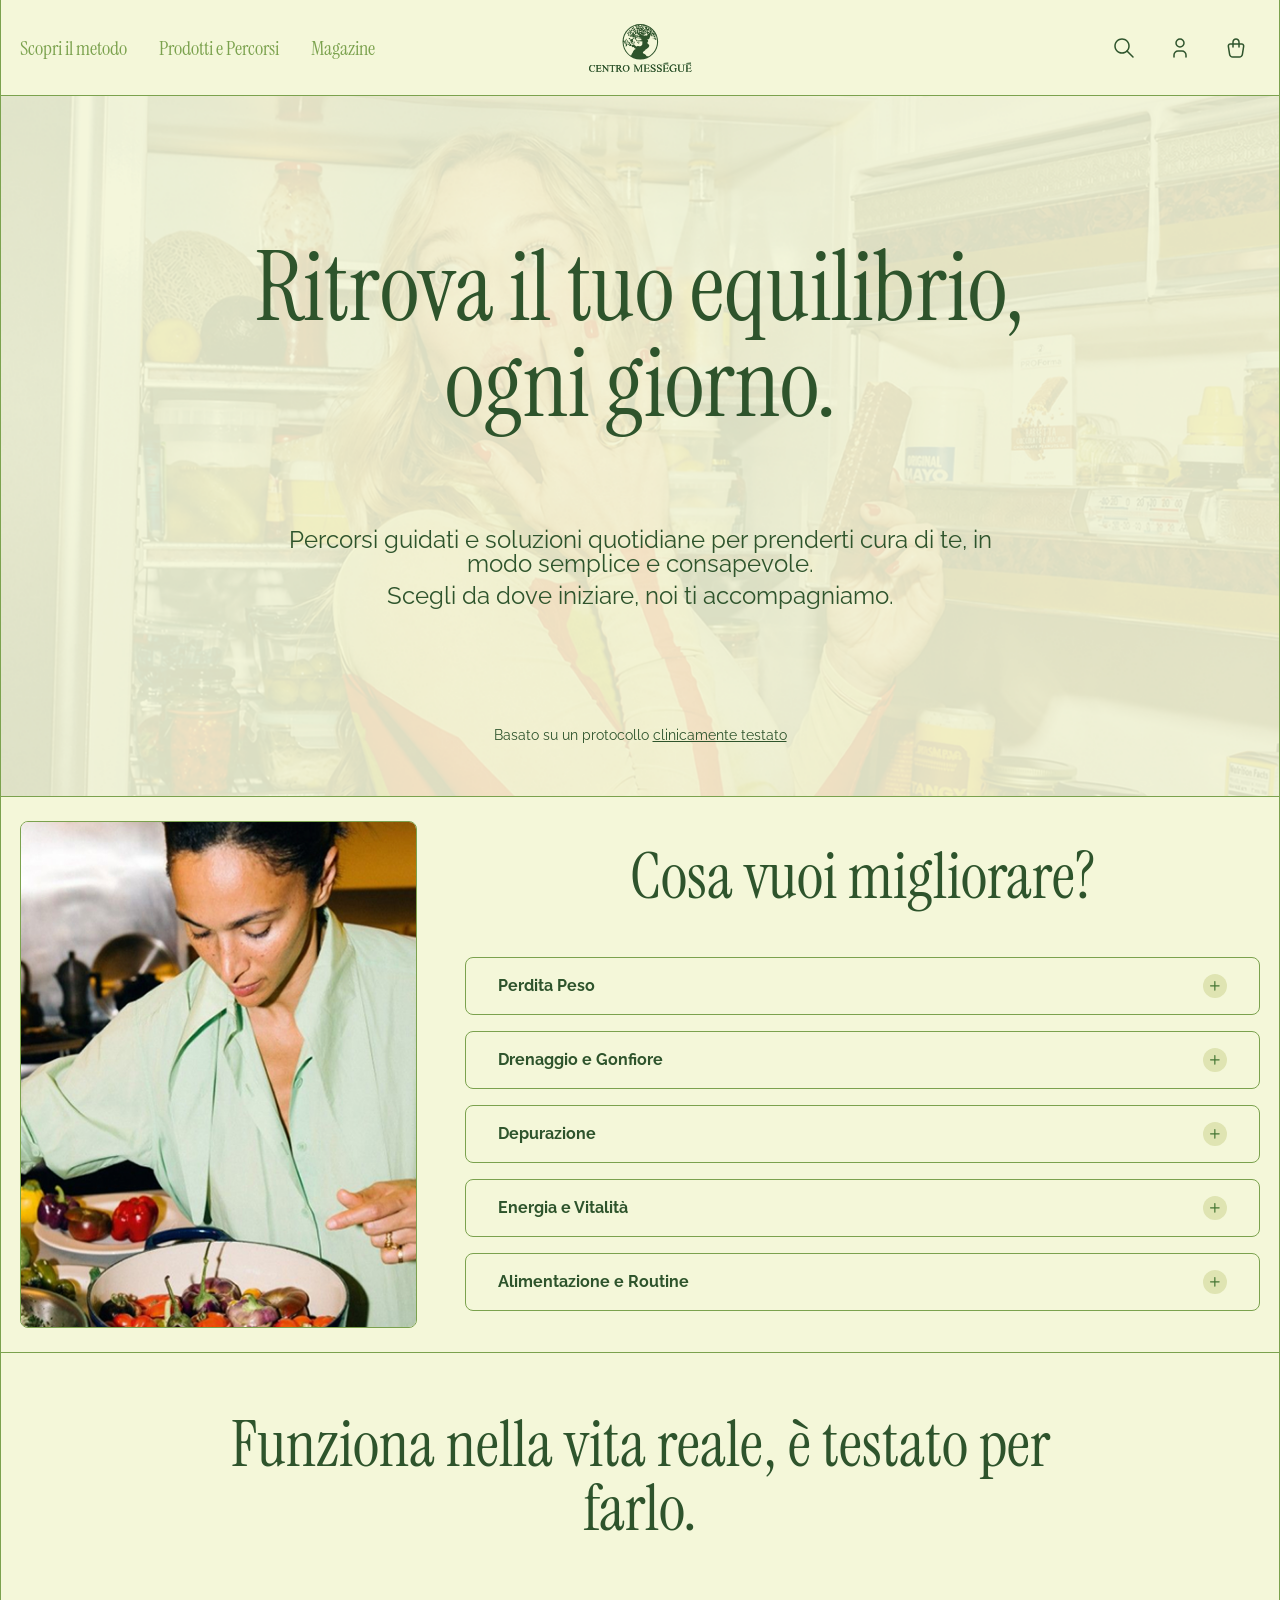
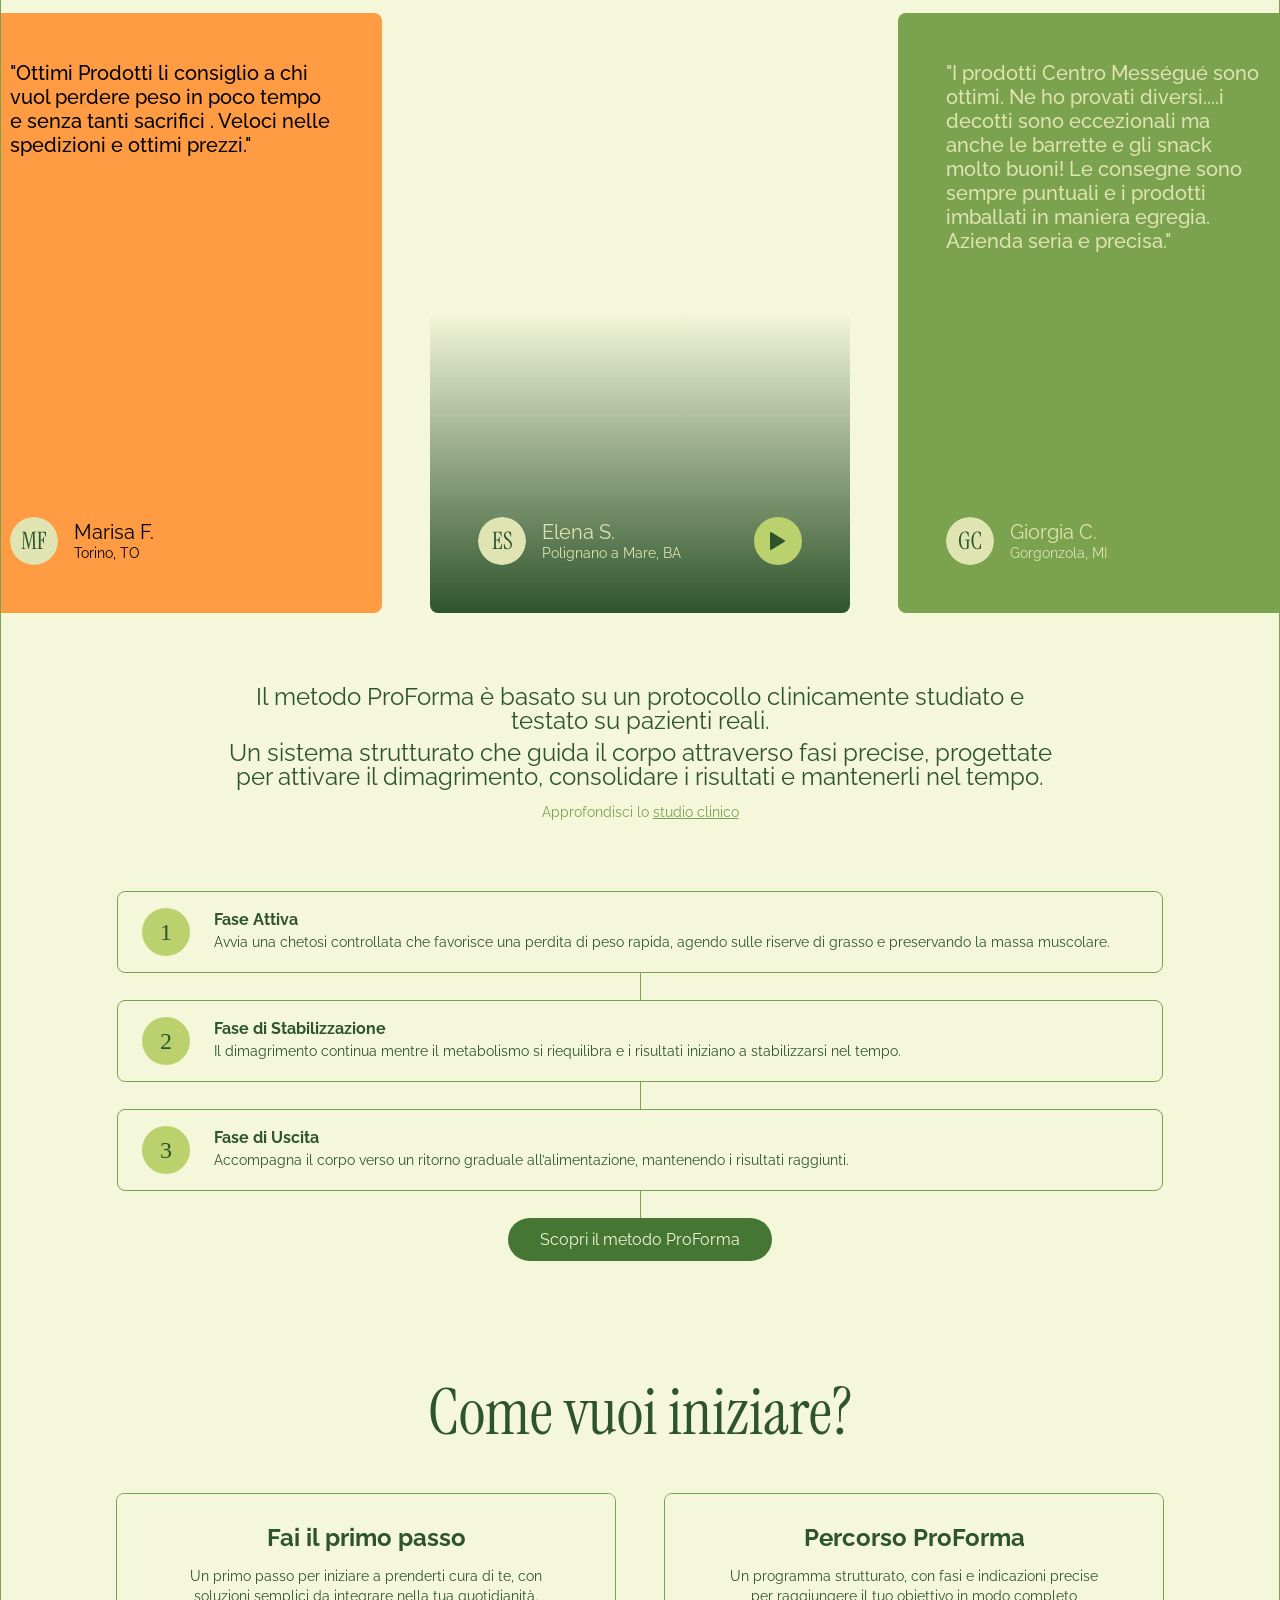
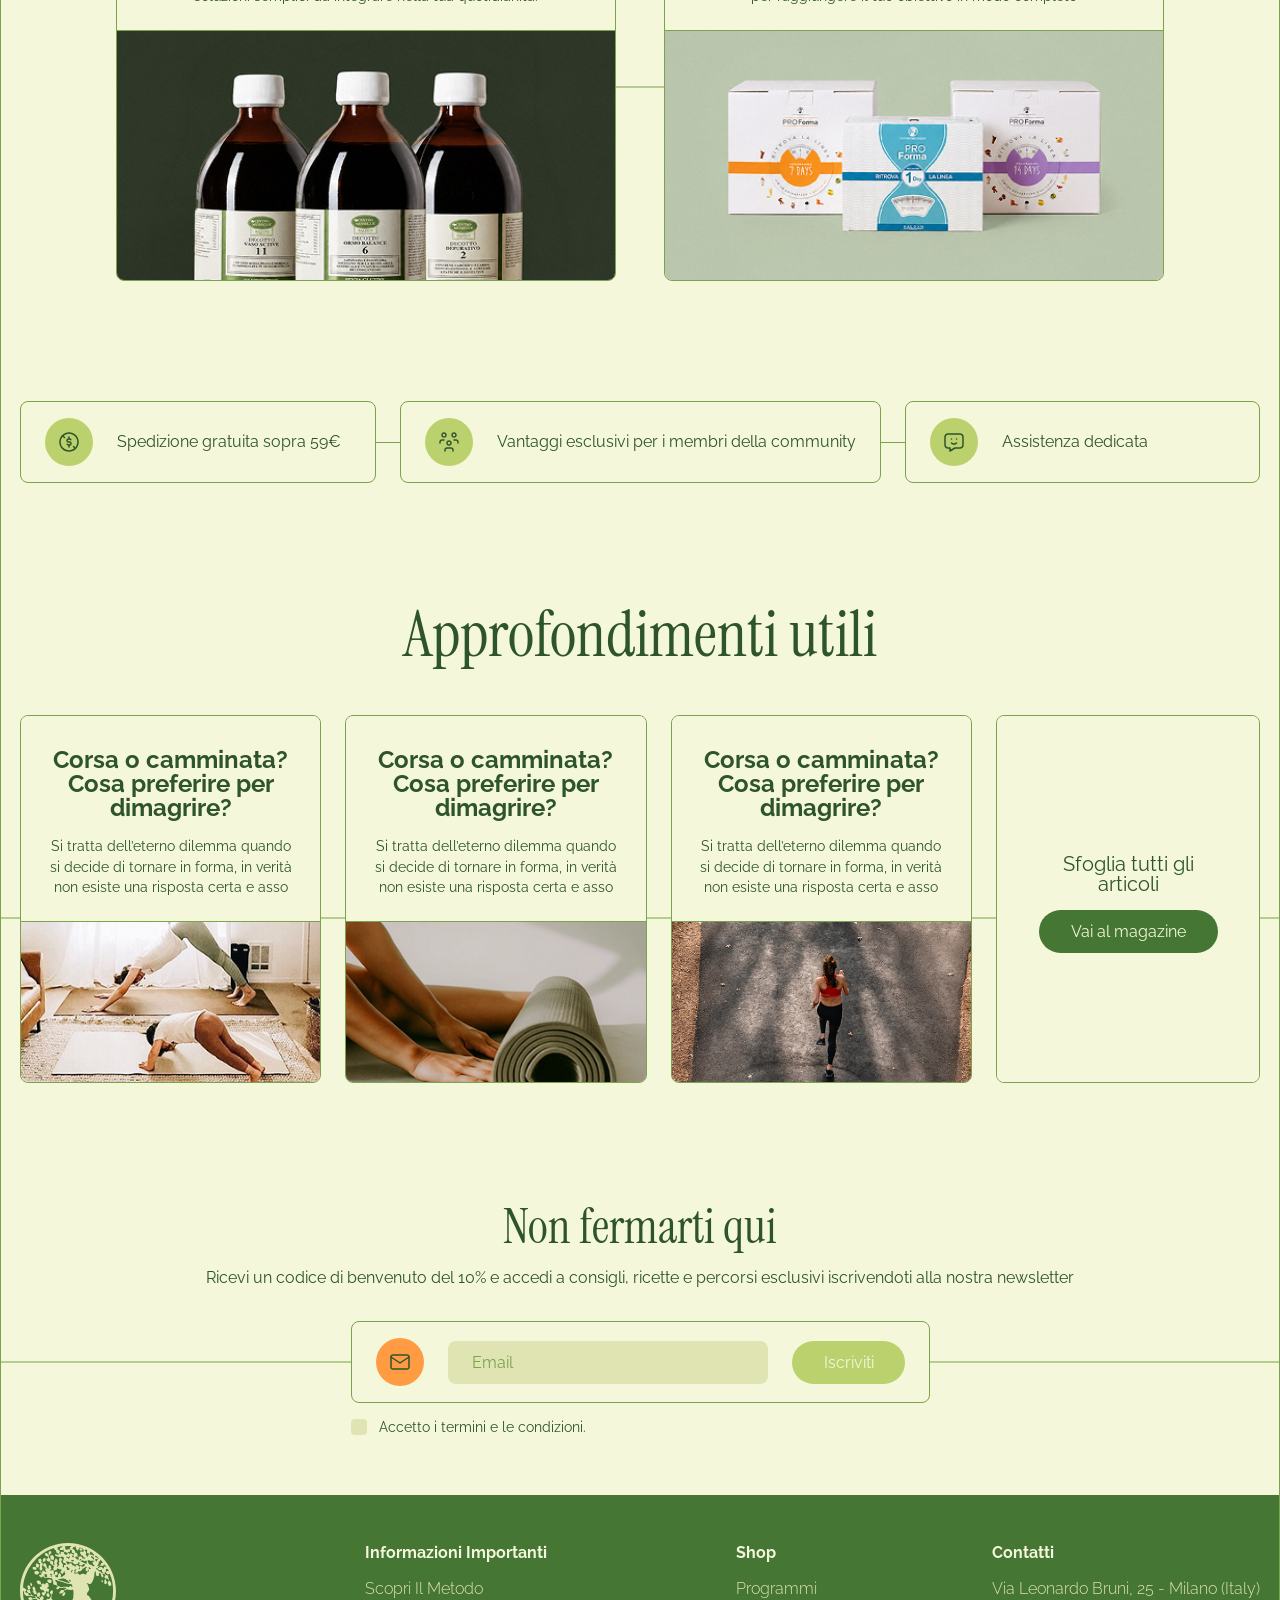
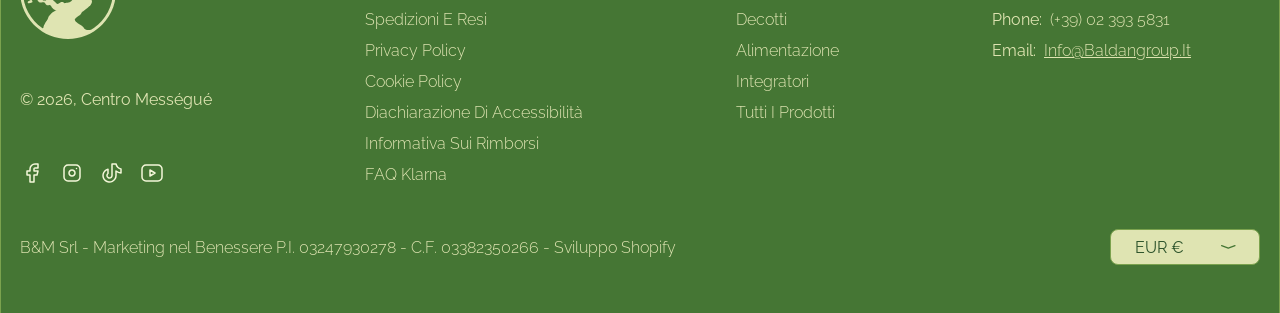
==== commit 9fe3e7ef: "fixing new update" ====
--- a/index.html
+++ b/index.html
@@ -1186,7 +1186,7 @@
 							<p>Via Leonardo Bruni, 25 - Milano (Italy)</p>
 						</li>
 						<li><em>phone:</em><a href="#">(+39) 02 393 5831</a></li>
-						<li><em>Email:</em><a href="#">info@baldangroup.it</a></li>
+						<li><em>Email:</em><a href="#" class="email">info@baldangroup.it</a></li>
 					</ul>
 				</div>
 			</div>
--- a/assets/css/footer.css
+++ b/assets/css/footer.css
@@ -2,6 +2,7 @@
 .footer-section {
     background-color: var(--brand-color);
     padding: 48px 0;
+    overflow: hidden;
 }
 
 .footer-items {
@@ -62,7 +63,11 @@
     line-height: 21px;
     text-transform: capitalize;
     color: var(--item-bg2);
-    font-weight: 400;
+    font-weight: 300;
+}
+
+.footer-list li a.email {
+    text-decoration: underline;
 }
 
 .footer-list li a:hover {
@@ -85,6 +90,7 @@
     color: var(--item-bg2);
     font-size: 16px;
     line-height: 21px;
+    font-weight: 300;
 }
 
 .price-select-field {
--- a/assets/css/blog-section.css
+++ b/assets/css/blog-section.css
@@ -27,7 +27,7 @@
     position: absolute;
     content: "";
     left: 0;
-    top: 56%;
+    top: 55%;
     transform: translateY(-50%);
     height: 1px;
     width: 100%;
--- a/assets/css/hero-section.css
+++ b/assets/css/hero-section.css
@@ -4,12 +4,13 @@
     background-position: top center;
     background-repeat: no-repeat;
     background-size: cover;
-    background-color: var(--item-bg2);
+    background-color: var(--item-bg5);
+    transition: all ease .3s;
 }
 
-/* .hero-slider-section.green{
+.hero-slider-section.green{
     background-color: var(--brand-color);
-} */
+}
 
 .hero-content-inner {
     display: flex;
@@ -25,11 +26,32 @@
     align-items: center;
     flex-direction: column;
     gap: 96px;
+    transition: all ease .3s;
 }
 
-/* .hero-regular-content{
+.hero-slider-section .hero-green-content{
+    transform: scale(0);
+    opacity: 0;
+    visibility: hidden;
+}
 
-} */
+.hero-slider-section.green .hero-green-content {
+    transform: scale(1);
+    opacity: 1;
+    visibility: visible;
+}
+
+.hero-slider-section.green .hero-regular-content{
+    transform: scale(0);
+    opacity: 0;
+    visibility: hidden;
+}
+
+.hero-slider-section .hero-regular-content{
+    transform: scale(1);
+    opacity: 1;
+    visibility: visible;
+}
 
 .hero-content .title {
     font-size: 96px;
--- a/assets/css/navbar.css
+++ b/assets/css/navbar.css
@@ -1,6 +1,6 @@
 /* navbar css start */
 .navbar {
-    background: var(--item-bg2);
+    background: var(--item-bg5);
     position: fixed;
     top: 0;
     left: 0;
@@ -244,7 +244,7 @@
     left: 0;
     top: 130%;
     padding: 20px;
-    background-color: var(--item-bg2);
+    background-color: var(--item-bg5);
     opacity: 0;
     visibility: hidden;
     transition: ease .3s;
@@ -266,7 +266,7 @@
     left: 112%;
     top: 100%;
     padding: 20px;
-    background-color: var(--item-bg2);
+    background-color: var(--item-bg5);
     opacity: 0;
     visibility: hidden;
     transition: ease .3s;
@@ -361,23 +361,28 @@
 /* navbar-megamenu css start */
 .navbar-megamenu-content {
     padding: 24px 0;
-    position: absolute;
-    top: 115%;
+    position: fixed;
+    /* top: 115%; */
+    top: 100px;
     left: 0;
     width: 100%;
     opacity: 0;
     visibility: hidden;
-    background-color: var(--item-bg2);
-    /* box-shadow: 0 3px 12px rgba(0, 0, 0, 0.1); */
-    max-height: 70dvh;
+    background-color: var(--item-bg5);
+    /* max-height: 70dvh;
     overflow-y: auto;
-    scrollbar-width: thin;
+    scrollbar-width: thin; */
     border-top: 1px solid var(--border-color);
     border-bottom: 1px solid var(--border-color);
+    z-index: 999;
+}
+
+.navbar-megamenu-content .container{
+    position: unset;
 }
 
 .navbar-link:hover .navbar-megamenu-content {
-    top: 100%;
+    top: 95px;
     opacity: 1;
     visibility: visible;
     transition: all .5s ease;
@@ -492,7 +497,7 @@
     transform: translateY(-100%);
     opacity: 1;
     visibility: visible;
-    background: var(--item-bg2);
+    background: var(--item-bg5);
     padding: 20px;
 }
 
@@ -623,7 +628,7 @@
         visibility: visible;
         height: 100%;
         max-height: 100%;
-        background: var(--item-bg2);
+        background: var(--item-bg5);
     }
 
     .navbar-links-inner.active {
--- a/assets/css/main.css
+++ b/assets/css/main.css
@@ -4,6 +4,12 @@
     font-family: 'InstrumentSerif';
     src: url('../fonts/InstrumentSerif-Regular.woff') format('woff');
     font-weight: 400;
+}
+
+@font-face {
+    font-family: 'Raleway';
+    src: url('../fonts/Raleway-Light.woff') format('woff');
+    font-weight: 300;
 }
 
 @font-face {
@@ -146,10 +152,41 @@
     max-width: 1384px;
     padding: 0 20px;
     margin: 0 auto;
+    position: relative;
+}
+
+.container::before {
+    position: absolute;
+    content: "";
+    left: 0;
+    top: 50%;
+    transform: translateY(-50%);
+    width: 1px;
+    height: 4000%;
+    background: var(--border-color);
+    z-index: 99;
+}
+
+.container::after {
+    position: absolute;
+    content: "";
+    right: 0;
+    top: 50%;
+    transform: translateY(-50%);
+    width: 1px;
+    height: 4000%;
+    background: var(--border-color);
+    z-index: 99;
 }
 
 .section {
     padding: 60px 0;
+}
+
+
+section,
+.section {
+    overflow: hidden;
 }
 
 .pt-0 {
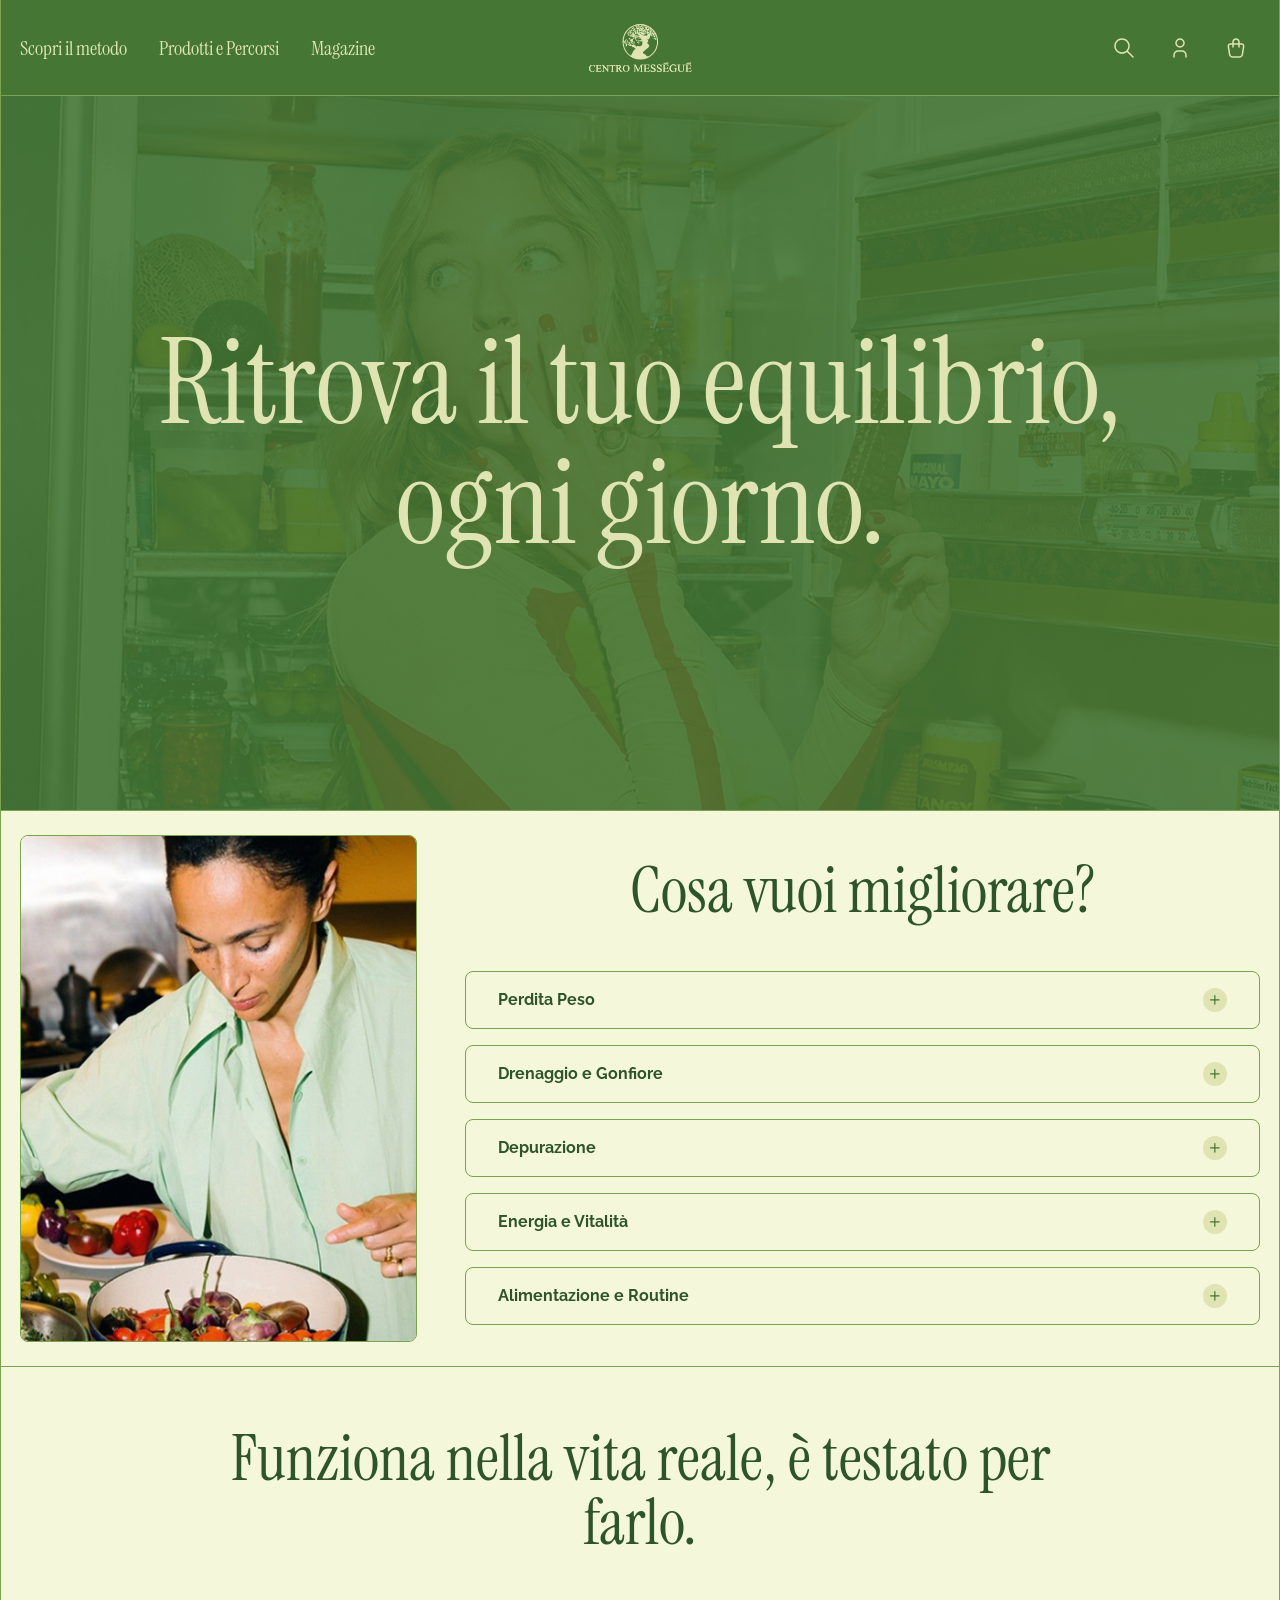
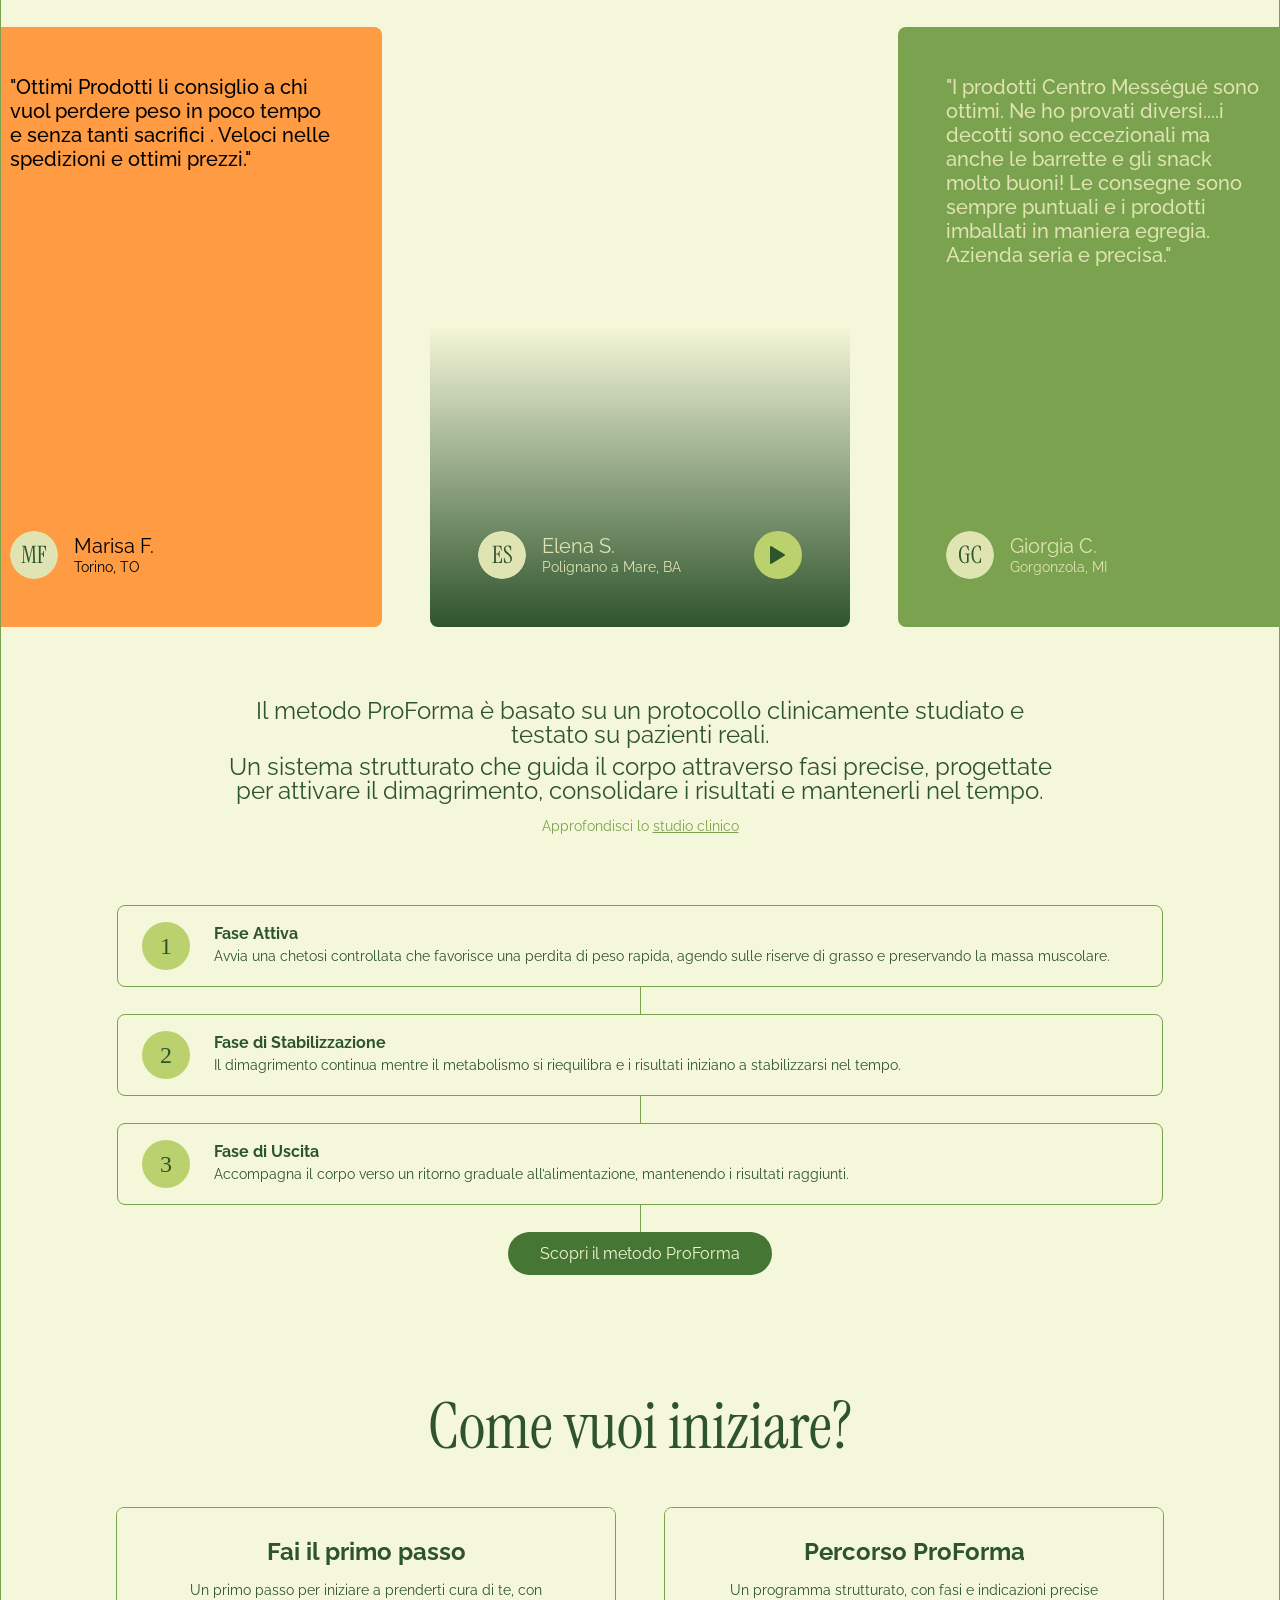
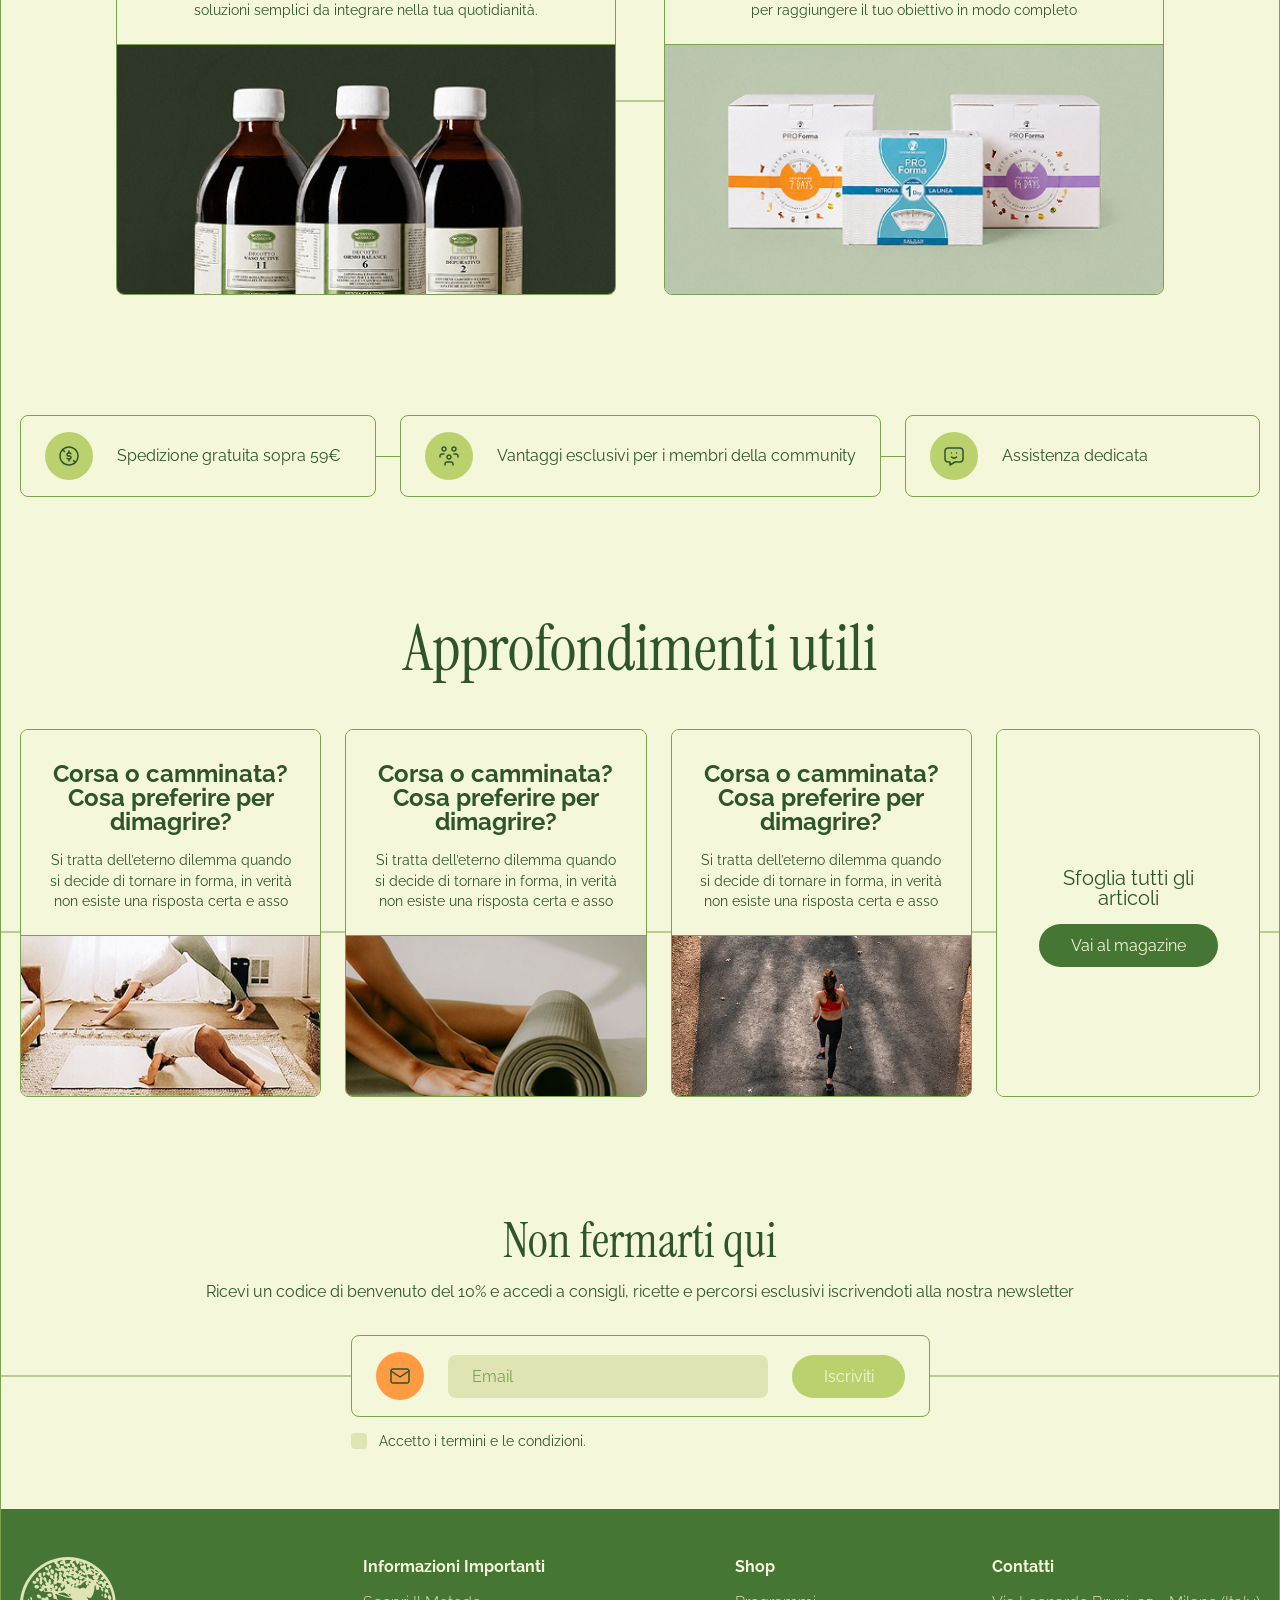
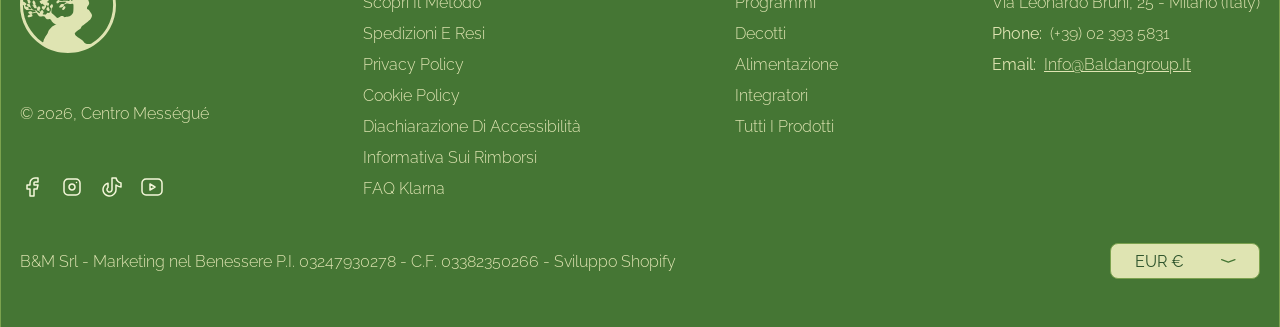
==== commit 40e7cbb0: "newsletter active btn added, navbar-hero section animation popup added" ====
--- a/index.html
+++ b/index.html
@@ -4,7 +4,7 @@
 <head>
 	<meta charset="UTF-8">
 	<meta name="viewport" content="width=device-width, initial-scale=1.0">
-	<title>Home</title>
+	<title>Centro Mességué | Home</title>
 	<!-- link css start -->
 	<link rel="shortcut icon" href="./assets/images/favicon.png" type="image/x-icon">
 	<link rel="stylesheet" href="./assets/css/swiper-bundle.min.css">
@@ -26,7 +26,7 @@
 <body>
 	<header>
 		<!-- navbar section start -->
-		<nav class="navbar">
+		<nav class="navbar green">
 			<div class="container">
 				<div class="navbar-wrapper">
 					<div class="navbar-left">
@@ -299,6 +299,11 @@
 								<img src="./assets/images/logo.svg" alt="logo.svg">
 							</a>
 						</div>
+						<div class="navbar-brand2">
+							<a href="index.html" class="navbar-logo">
+								<img src="./assets/images/logo2.svg" alt="logo2.svg">
+							</a>
+						</div>
 					</div>
 					<div class="navbar-right">
 						<ul class="navbar-icons">
@@ -399,19 +404,15 @@
 				</div>
 			</div>
 		</div>
-		<!-- searchbar end -->
+		<!-- search-bar end -->
 	</header>
 
 	<main>
 		<!-- hero section start -->
-		<section class="hero-slider-section">
+		<section class="hero-slider-section green">
 			<div class="container">
 				<div class="hero-content-inner">
-					<!-- <div class="hero-content hero-green-content">
-						<h1 class="title">Ritrova il tuo equilibrio,
-							ogni giorno.</h1>
-					</div> -->
-					<div class="hero-content hero-regular-content">
+					<div class="hero-content">
 						<h1 class="title">Ritrova il tuo equilibrio,
 							ogni giorno.</h1>
 						<div class="content">
@@ -618,8 +619,8 @@
 														d="M3.97067e-08 1.00028V17.0003C-5.0094e-05 17.1782 0.0473748 17.3529 0.137382 17.5064C0.227388 17.6599 0.356717 17.7866 0.512024 17.8734C0.667332 17.9602 0.842993 18.0041 1.02088 18.0003C1.19878 17.9966 1.37245 17.9455 1.524 17.8523L14.524 9.85228C14.6696 9.76281 14.7898 9.63752 14.8733 9.48837C14.9567 9.33922 15.0005 9.17118 15.0005 9.00028C15.0005 8.82939 14.9567 8.66135 14.8733 8.51219C14.7898 8.36304 14.6696 8.23775 14.524 8.14828L1.524 0.148282C1.37245 0.0550465 1.19878 0.00393412 1.02088 0.000218156C0.842993 -0.00349781 0.667332 0.0403172 0.512024 0.127143C0.356717 0.213968 0.227388 0.340659 0.137382 0.494145C0.0473748 0.647631 -5.0094e-05 0.822352 3.97067e-08 1.00028Z"
 														fill="#2E542C" />
 												</svg>
-												<svg class="pause-icon" xmlns="http://www.w3.org/2000/svg" width="24" height="24"
-													class="bi bi-pause" viewBox="0 0 16 16">
+												<svg xmlns="http://www.w3.org/2000/svg" width="24" height="24"
+													class="bi bi-pause pause-icon" viewBox="0 0 16 16">
 													<path
 														d="M6 3.5a.5.5 0 0 1 .5.5v8a.5.5 0 0 1-1 0V4a.5.5 0 0 1 .5-.5m4 0a.5.5 0 0 1 .5.5v8a.5.5 0 0 1-1 0V4a.5.5 0 0 1 .5-.5"
 														fill="#2E542C" />
@@ -720,8 +721,8 @@
 														d="M3.97067e-08 1.00028V17.0003C-5.0094e-05 17.1782 0.0473748 17.3529 0.137382 17.5064C0.227388 17.6599 0.356717 17.7866 0.512024 17.8734C0.667332 17.9602 0.842993 18.0041 1.02088 18.0003C1.19878 17.9966 1.37245 17.9455 1.524 17.8523L14.524 9.85228C14.6696 9.76281 14.7898 9.63752 14.8733 9.48837C14.9567 9.33922 15.0005 9.17118 15.0005 9.00028C15.0005 8.82939 14.9567 8.66135 14.8733 8.51219C14.7898 8.36304 14.6696 8.23775 14.524 8.14828L1.524 0.148282C1.37245 0.0550465 1.19878 0.00393412 1.02088 0.000218156C0.842993 -0.00349781 0.667332 0.0403172 0.512024 0.127143C0.356717 0.213968 0.227388 0.340659 0.137382 0.494145C0.0473748 0.647631 -5.0094e-05 0.822352 3.97067e-08 1.00028Z"
 														fill="#2E542C" />
 												</svg>
-												<svg class="pause-icon" xmlns="http://www.w3.org/2000/svg" width="24" height="24"
-													class="bi bi-pause" viewBox="0 0 16 16">
+												<svg xmlns="http://www.w3.org/2000/svg" width="24" height="24"
+													class="bi bi-pause pause-icon" viewBox="0 0 16 16">
 													<path
 														d="M6 3.5a.5.5 0 0 1 .5.5v8a.5.5 0 0 1-1 0V4a.5.5 0 0 1 .5-.5m4 0a.5.5 0 0 1 .5.5v8a.5.5 0 0 1-1 0V4a.5.5 0 0 1 .5-.5"
 														fill="#2E542C" />
@@ -1055,8 +1056,8 @@
 							</defs>
 						</svg>
 					</span>
-					<input type="email" placeholder="email">
-					<button class="btn primary-btn" disabled>Iscriviti<span></span></button>
+					<input type="email" placeholder="email" class="newsletter_input">
+					<button class="btn primary-btn news_submit_btn" disabled>Iscriviti<span></span></button>
 				</div>
 			</div>
 			<div class="newsletter-checkbox">
--- a/assets/css/footer.css
+++ b/assets/css/footer.css
@@ -29,6 +29,7 @@
 
 .footer-content-text {
     color: var(--item-bg2);
+    font-weight: 300;
 }
 
 .footer-item-title {
--- a/assets/css/testimonial-section.css
+++ b/assets/css/testimonial-section.css
@@ -23,6 +23,7 @@
 .swiper.testimonial-slider .swiper-slide {
     height: auto;
     width: 420px;
+    user-select: none;
 }
 
 .testimonial-item {
--- a/assets/css/hero-section.css
+++ b/assets/css/hero-section.css
@@ -5,10 +5,10 @@
     background-repeat: no-repeat;
     background-size: cover;
     background-color: var(--item-bg5);
-    transition: all ease .3s;
+    transition: all ease 2s;
 }
 
-.hero-slider-section.green{
+.hero-slider-section.green {
     background-color: var(--brand-color);
 }
 
@@ -16,7 +16,8 @@
     display: flex;
     justify-content: center;
     align-items: center;
-    padding: 144px 0 54px;
+    padding: 152px 0 60px;
+    position: relative;
 }
 
 .hero-content {
@@ -26,36 +27,35 @@
     align-items: center;
     flex-direction: column;
     gap: 96px;
-    transition: all ease .3s;
+    transition: all ease 2s;
+    transform: scale(1);
 }
 
-.hero-slider-section .hero-green-content{
-    transform: scale(0);
-    opacity: 0;
-    visibility: hidden;
+.hero-slider-section.green .hero-content {
+    transform: scale(1.25) translateY(22%);
 }
 
-.hero-slider-section.green .hero-green-content {
+.hero-slider-section .hero-content .content {
     transform: scale(1);
     opacity: 1;
     visibility: visible;
+    transition: all ease 2s;
 }
 
-.hero-slider-section.green .hero-regular-content{
-    transform: scale(0);
+.hero-slider-section.green .hero-content .content {
+    transform: scale(1.25);
     opacity: 0;
     visibility: hidden;
-}
-
-.hero-slider-section .hero-regular-content{
-    transform: scale(1);
-    opacity: 1;
-    visibility: visible;
 }
 
 .hero-content .title {
     font-size: 96px;
     line-height: 100%;
+    transition: all ease 1s;
+}
+
+.hero-slider-section.green .hero-content .title{
+    color: var(--item-bg2);
 }
 
 .hero-content .subtitle {
--- a/assets/css/navbar.css
+++ b/assets/css/navbar.css
@@ -5,11 +5,28 @@
     top: 0;
     left: 0;
     right: 0;
-    transition: ease .3s;
+    transition: ease 2s;
     width: 100%;
     z-index: 999;
     border-bottom: 1px solid var(--border-color);
     height: 96px;
+}
+
+.navbar.green {
+    background: var(--brand-color);
+    transition: all ease .3s;
+}
+
+.navbar.green:hover {
+    background: var(--item-bg5);
+}
+
+.navbar.green .navbar-link-title {
+    color: var(--item-bg2);
+}
+
+.navbar.green:hover .navbar-link-title {
+    color: var(--item-bg);
 }
 
 .navbar.nav-fixed {
@@ -89,9 +106,30 @@
     height: 100%;
 }
 
-
+.navbar-brand2,
 .navbar-brand {
     height: 100%;
+    transition: all ease .3s;
+}
+
+.navbar-brand2 {
+    display: none;
+}
+
+.navbar.green .navbar-brand2 {
+    display: block;
+}
+
+.navbar.green .navbar-brand {
+    display: none;
+}
+
+.navbar.green:hover .navbar-brand2 {
+    display: none;
+}
+
+.navbar.green:hover .navbar-brand {
+    display: block;
 }
 
 .navbar-logo {
@@ -209,6 +247,22 @@
 .navbar-icons li a svg {
     width: 24px;
     display: flex;
+    transition: all ease 2s;
+}
+
+.navbar.green .navbar-icons li span svg path,
+.navbar.green .navbar-icons li a svg path {
+    transition: all ease .3s;
+}
+
+.navbar.green .navbar-icons li span svg path,
+.navbar.green .navbar-icons li a svg path {
+    stroke: var(--item-bg2);
+}
+
+.navbar.green:hover .navbar-icons li span svg path,
+.navbar.green:hover .navbar-icons li a svg path {
+    stroke: var(--brand-color);
 }
 
 /* navbar-dropdown css start */
@@ -377,7 +431,7 @@
     z-index: 999;
 }
 
-.navbar-megamenu-content .container{
+.navbar-megamenu-content .container {
     position: unset;
 }
 
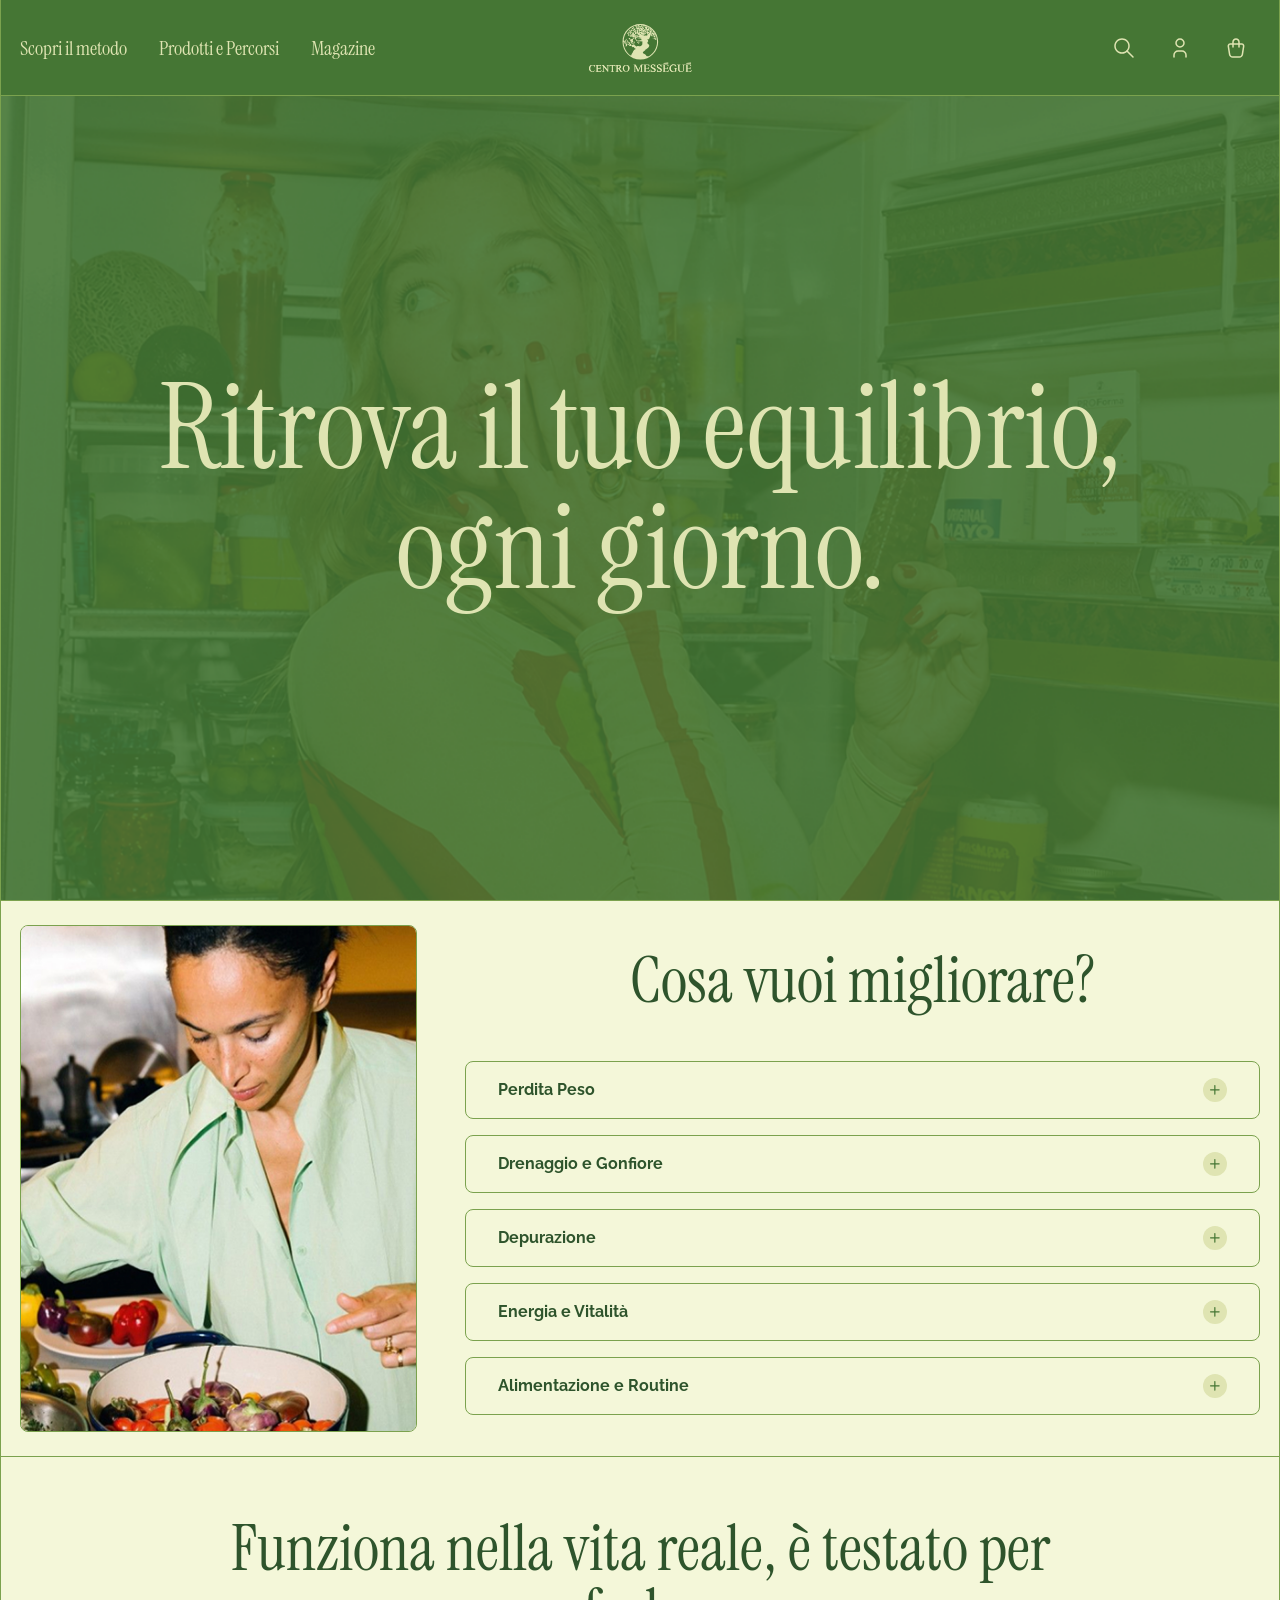
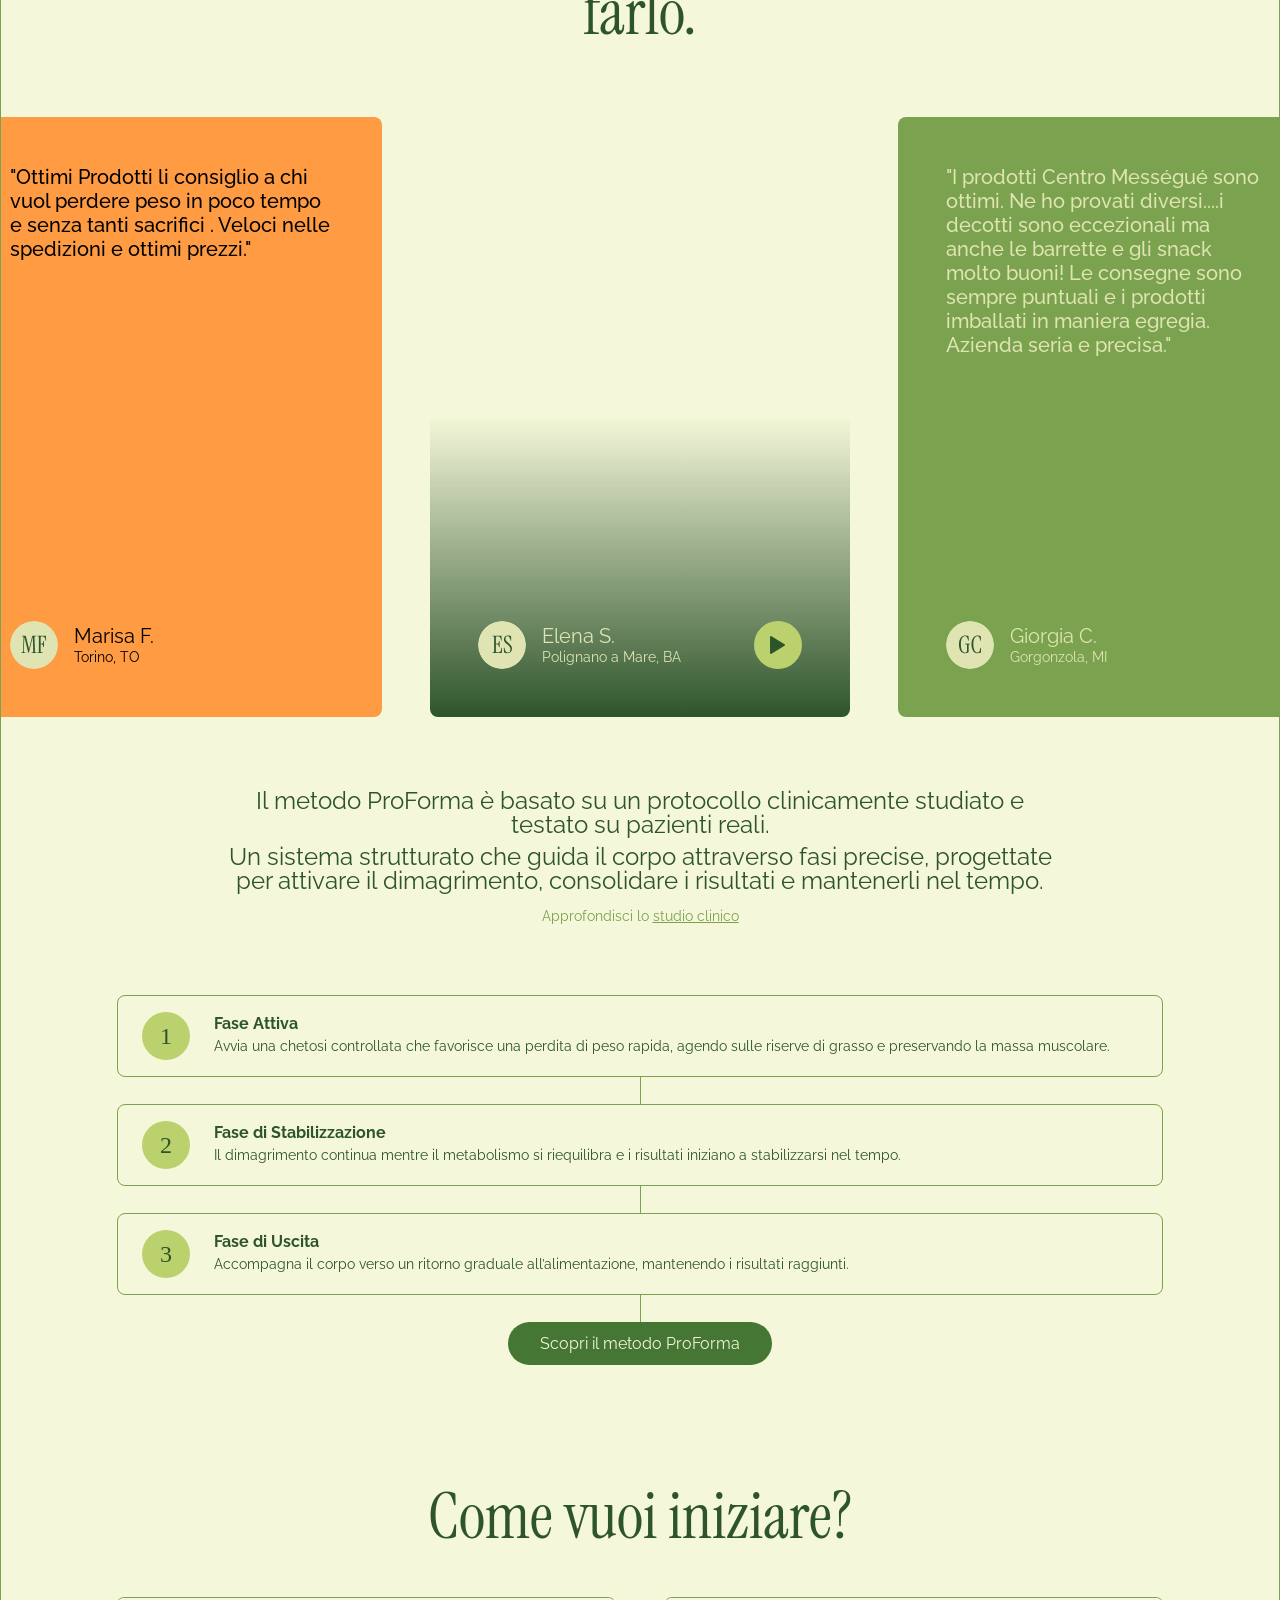
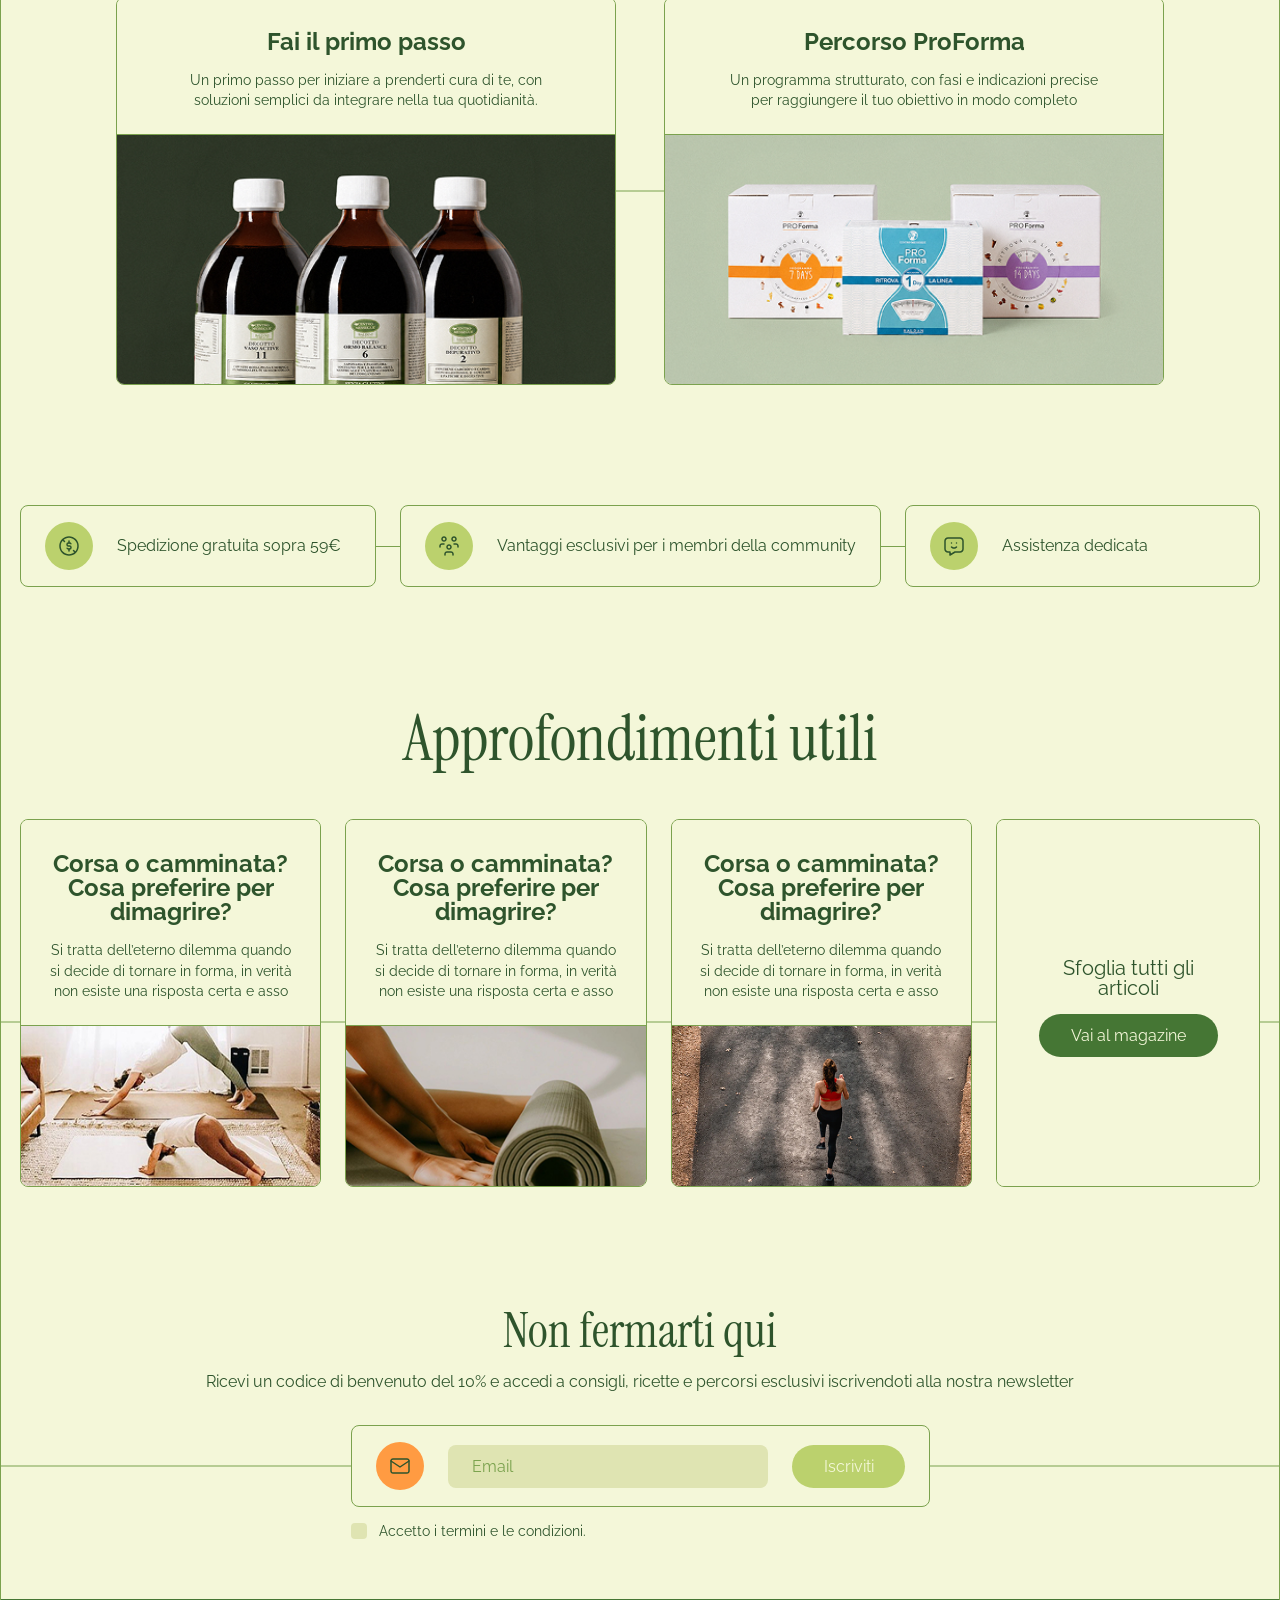
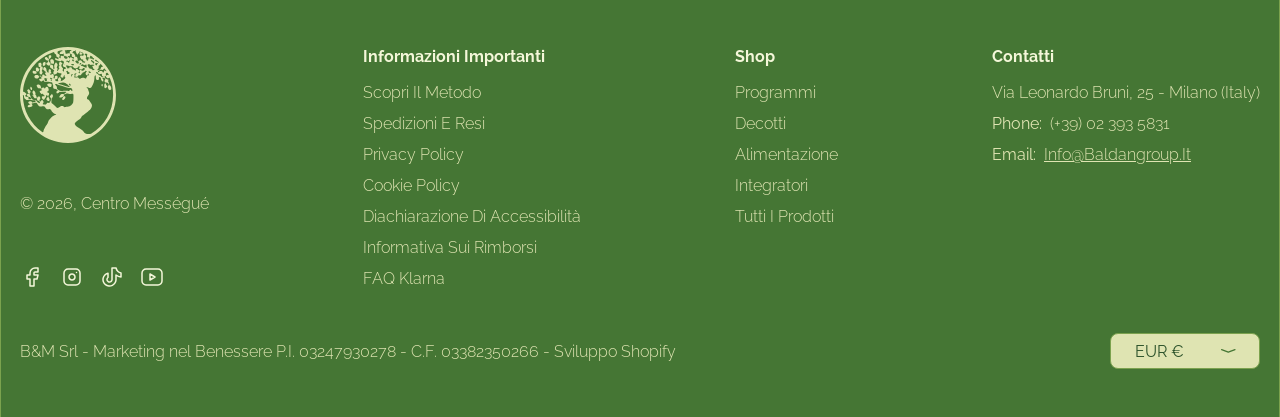
==== commit a967f9c2: "newsletter active btn added, navbar-hero section animation popup added" ====
--- a/index.html
+++ b/index.html
@@ -23,7 +23,7 @@
 	<!-- link css end -->
 </head>
 
-<body>
+<body class="active">
 	<header>
 		<!-- navbar section start -->
 		<nav class="navbar green">
@@ -408,6 +408,7 @@
 	</header>
 
 	<main>
+		<div class="hero-animation-btn active"></div>
 		<!-- hero section start -->
 		<section class="hero-slider-section green">
 			<div class="container">
--- a/assets/css/hero-section.css
+++ b/assets/css/hero-section.css
@@ -1,4 +1,13 @@
 /* hero section css start */
+/* .hero-slider-section {
+    background-image: url("../images/hero-bg.png");
+    background-position: top center;
+    background-repeat: no-repeat;
+    background-size: cover;
+    background-color: var(--item-bg5);
+    transition: all ease 2s;
+} */
+
 .hero-slider-section {
     background-image: url("../images/hero-bg.png");
     background-position: top center;
@@ -6,6 +15,14 @@
     background-size: cover;
     background-color: var(--item-bg5);
     transition: all ease 2s;
+    height: calc(100dvh - 96px);
+    display: flex;
+    align-items: center;
+    justify-content: center;
+}
+
+.hero-slider-section .container{
+    width: 100%;
 }
 
 .hero-slider-section.green {
--- a/assets/css/navbar.css
+++ b/assets/css/navbar.css
@@ -17,17 +17,17 @@
     transition: all ease .3s;
 }
 
-.navbar.green:hover {
+/* .navbar.green:hover {
     background: var(--item-bg5);
-}
+} */
 
 .navbar.green .navbar-link-title {
     color: var(--item-bg2);
 }
 
-.navbar.green:hover .navbar-link-title {
+/* .navbar.green:hover .navbar-link-title {
     color: var(--item-bg);
-}
+} */
 
 .navbar.nav-fixed {
     top: 0;
@@ -124,13 +124,13 @@
     display: none;
 }
 
-.navbar.green:hover .navbar-brand2 {
+/* .navbar.green:hover .navbar-brand2 {
     display: none;
 }
 
 .navbar.green:hover .navbar-brand {
     display: block;
-}
+} */
 
 .navbar-logo {
     height: 100%;
@@ -260,10 +260,10 @@
     stroke: var(--item-bg2);
 }
 
-.navbar.green:hover .navbar-icons li span svg path,
+/* .navbar.green:hover .navbar-icons li span svg path,
 .navbar.green:hover .navbar-icons li a svg path {
     stroke: var(--brand-color);
-}
+} */
 
 /* navbar-dropdown css start */
 .dropdown-nav-link-text .icon svg {
--- a/assets/css/main.css
+++ b/assets/css/main.css
@@ -357,6 +357,25 @@
 
 /* button css end */
 
+/* hero-animation-btn css start */
+.hero-animation-btn {
+    position: fixed;
+    left: 0;
+    top: 0;
+    bottom: 0;
+    right: 0;
+    width: 100%;
+    height: 100%;
+    z-index: 9999999;
+    display: none;
+}
+
+.hero-animation-btn.active {
+    display: block;
+}
+
+/* hero-animation-btn css end */
+
 /* section heading css start */
 .section-heading-wrapper {
     margin-bottom: 30px;
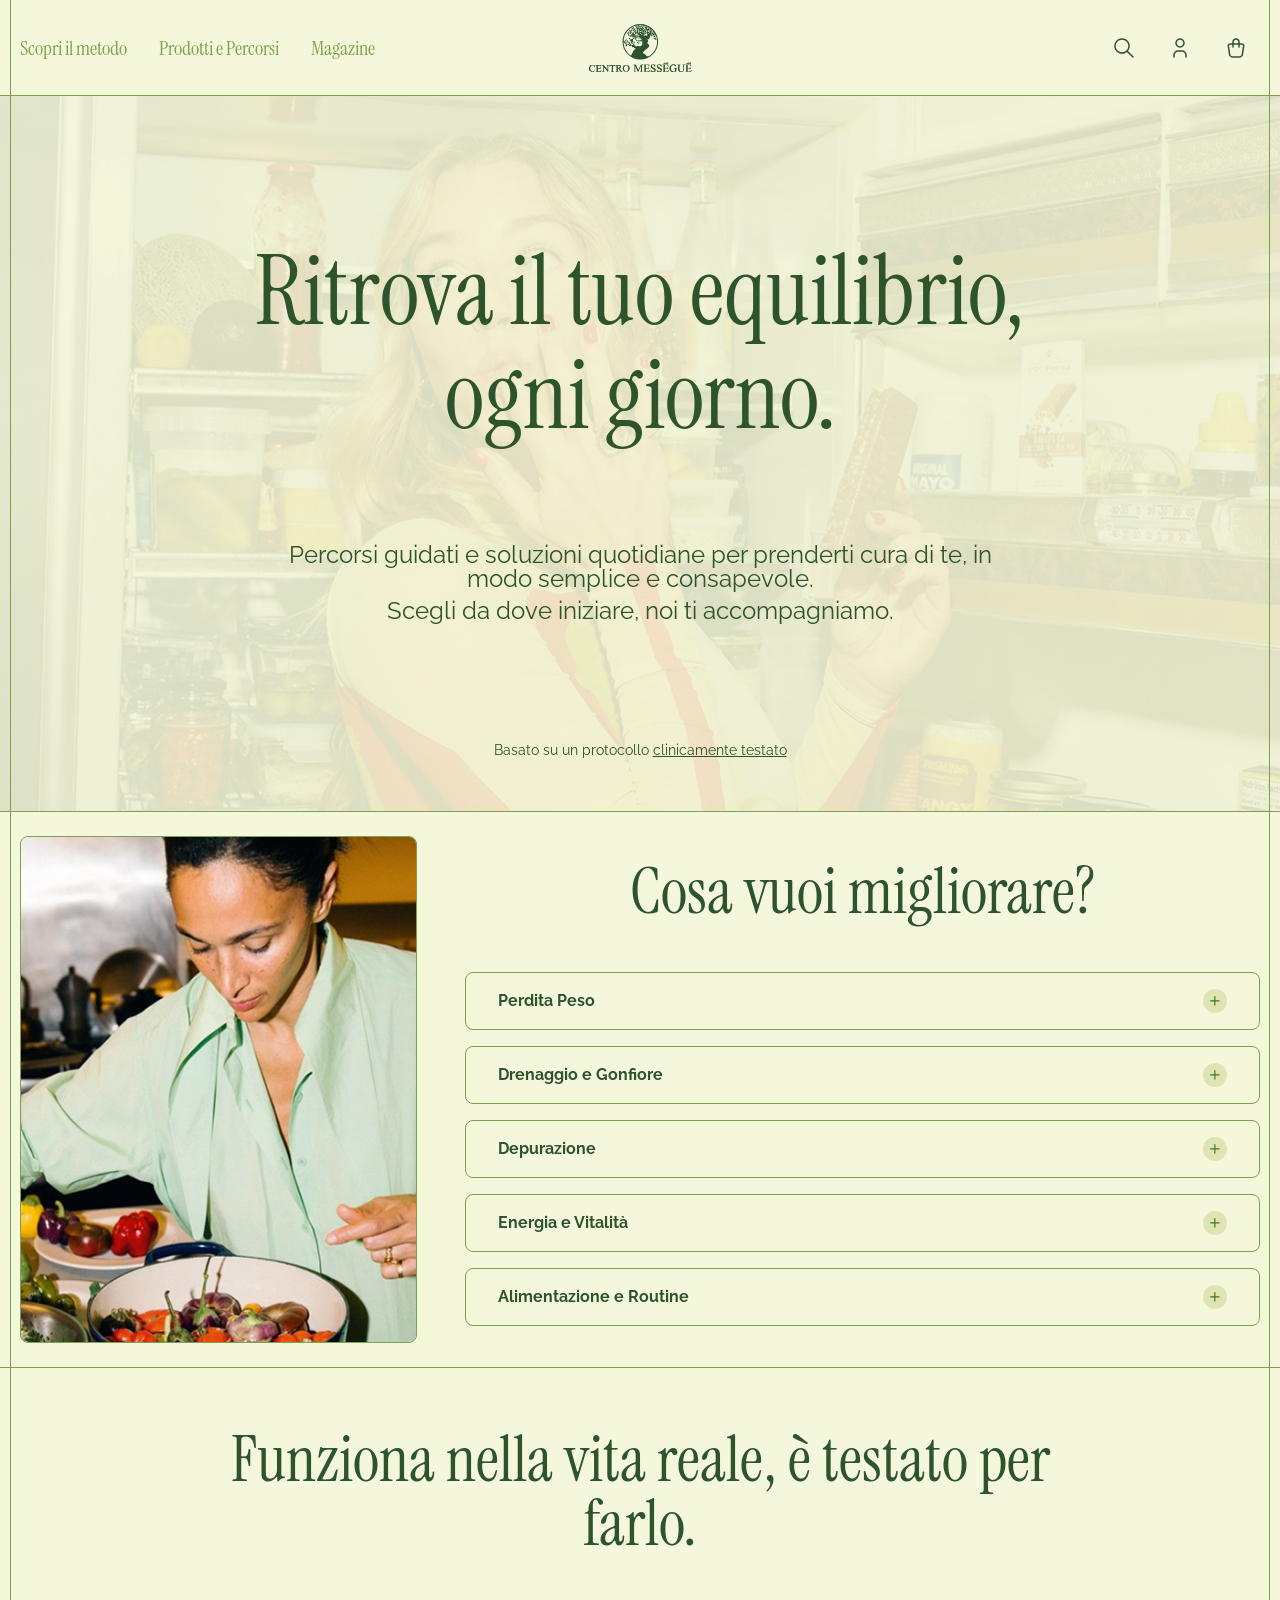
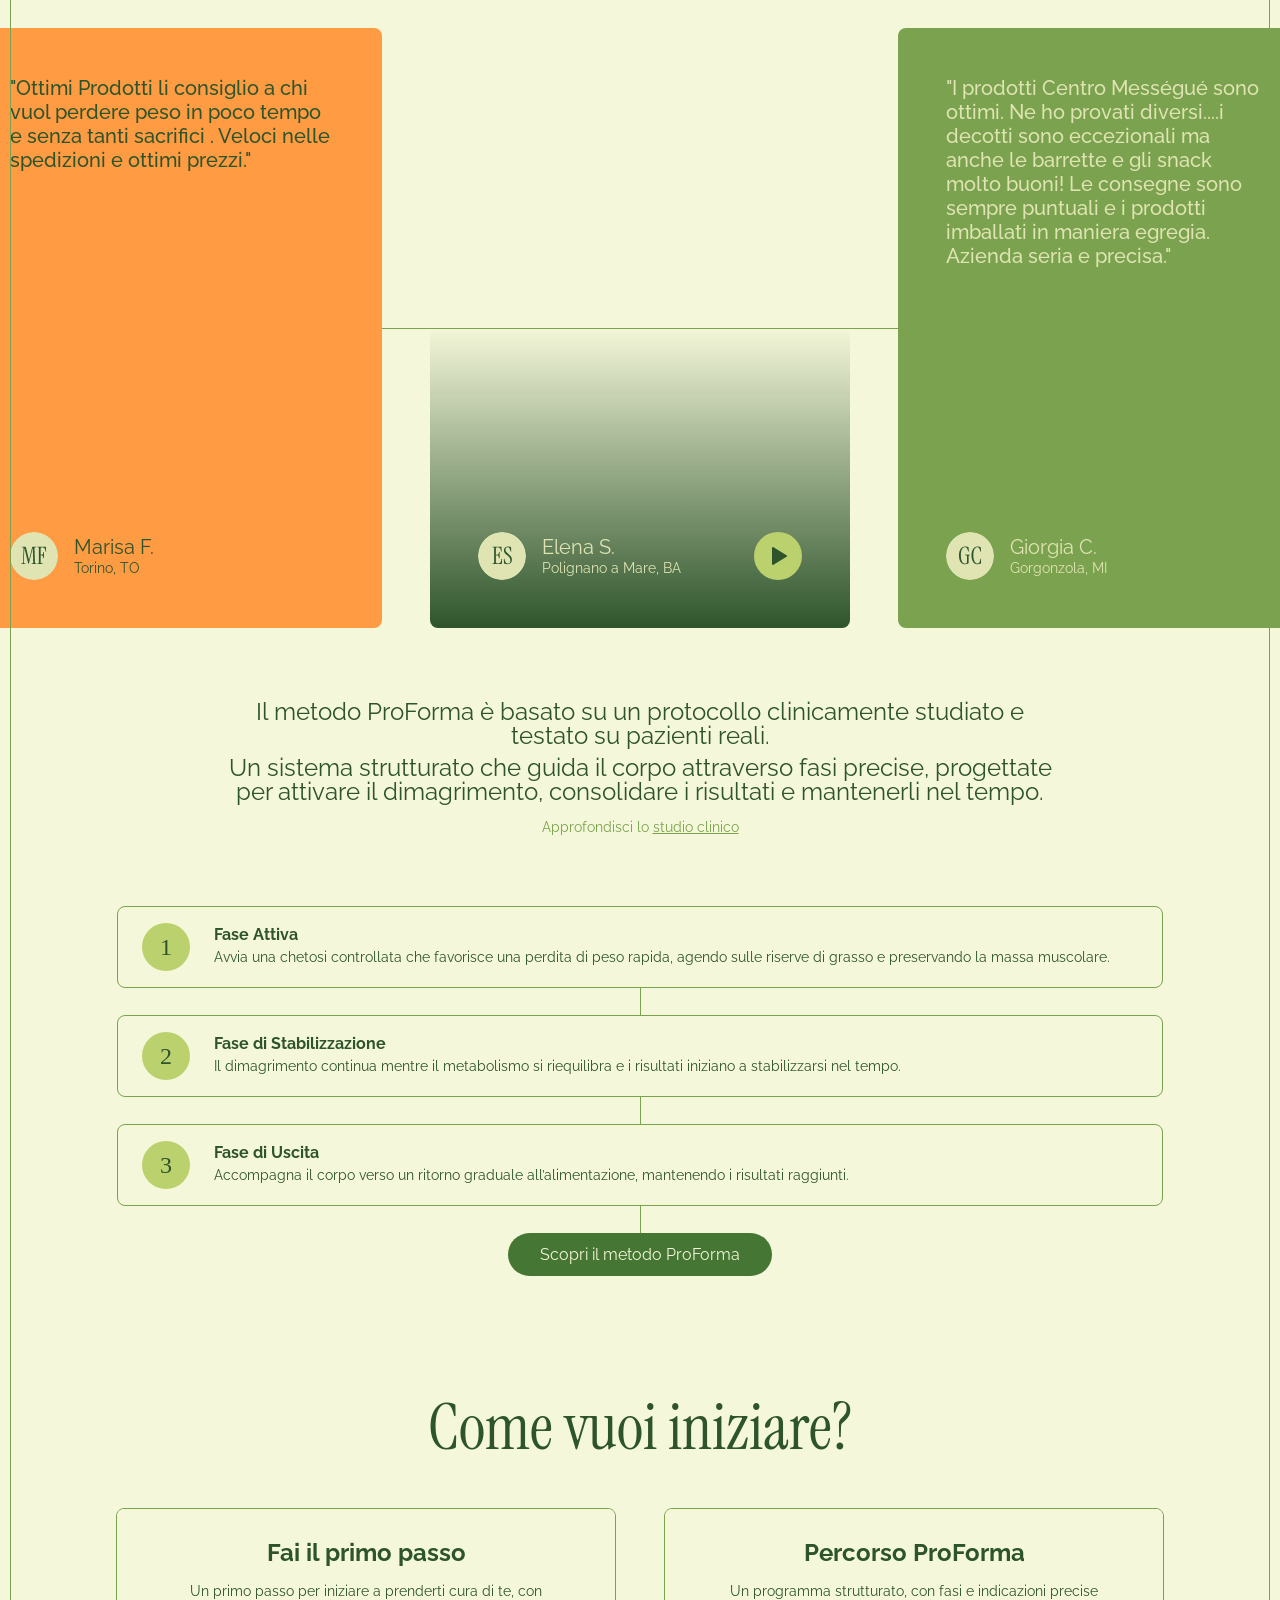
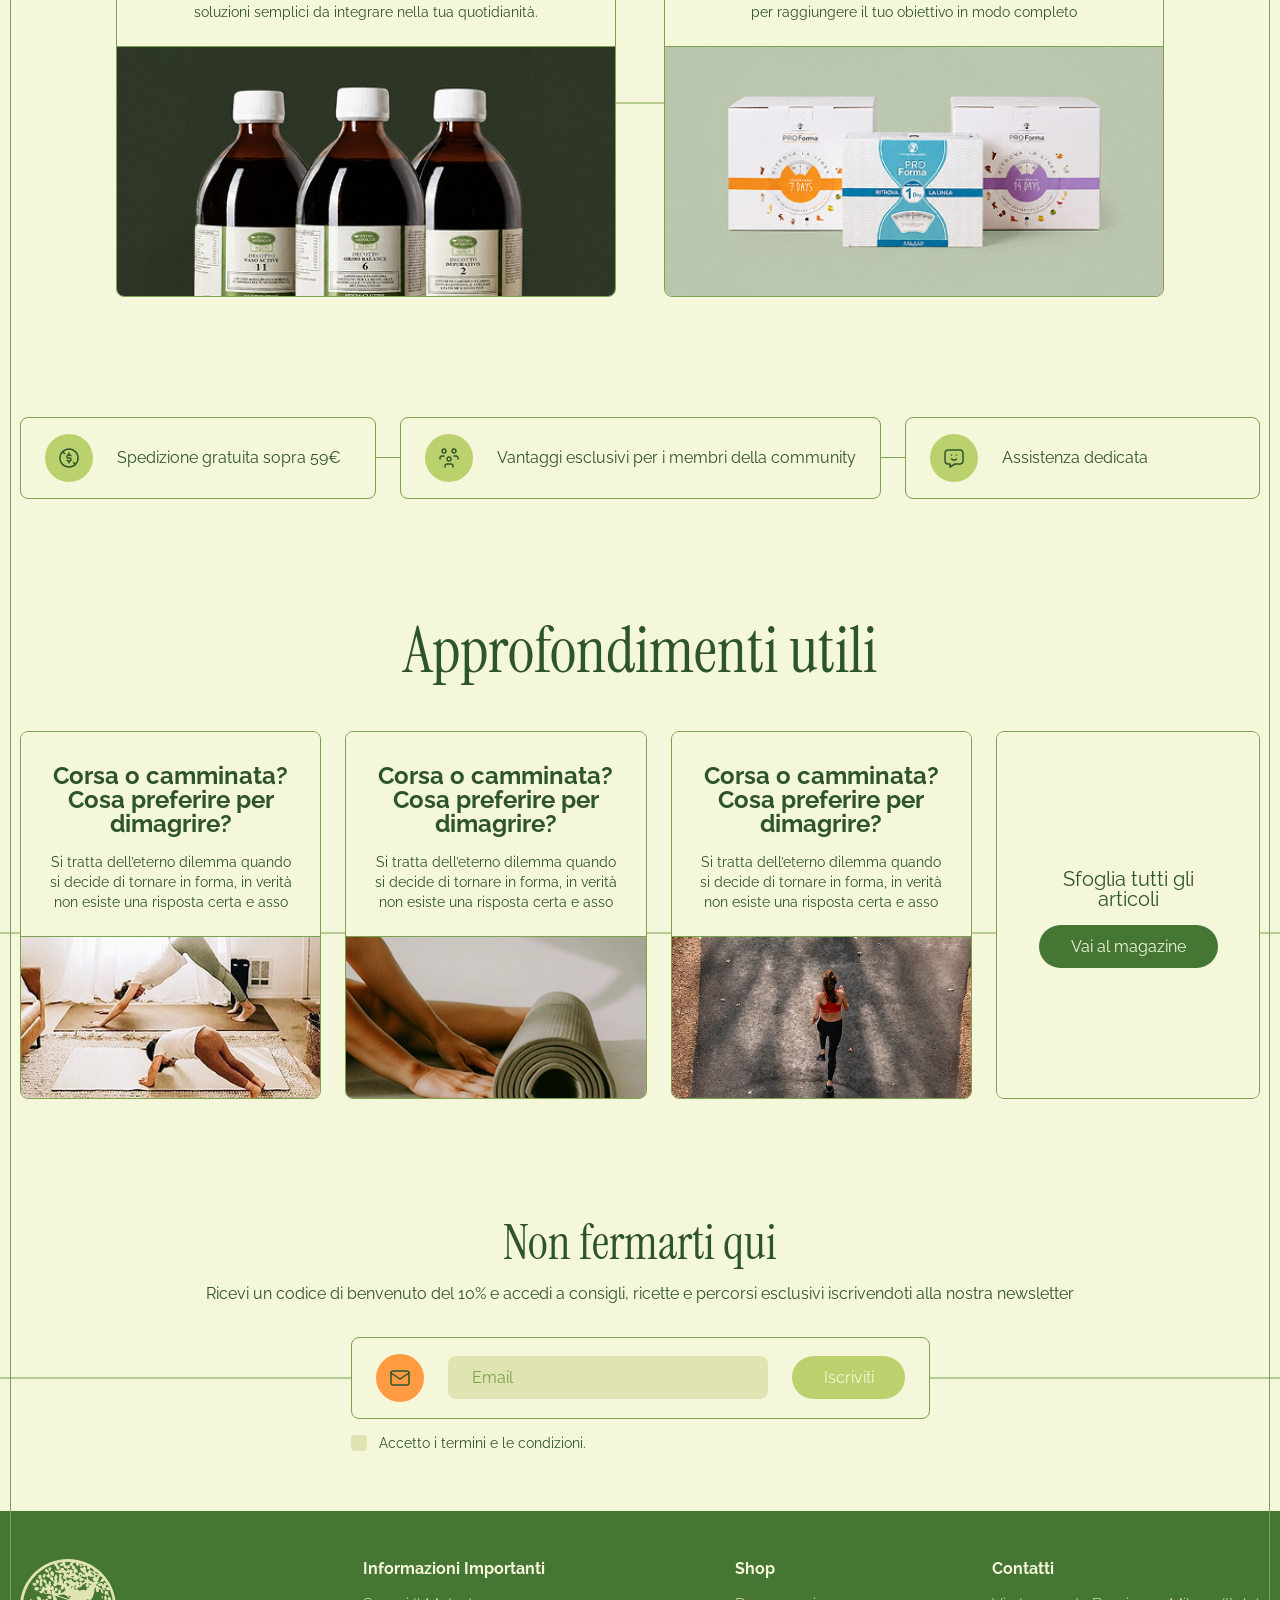
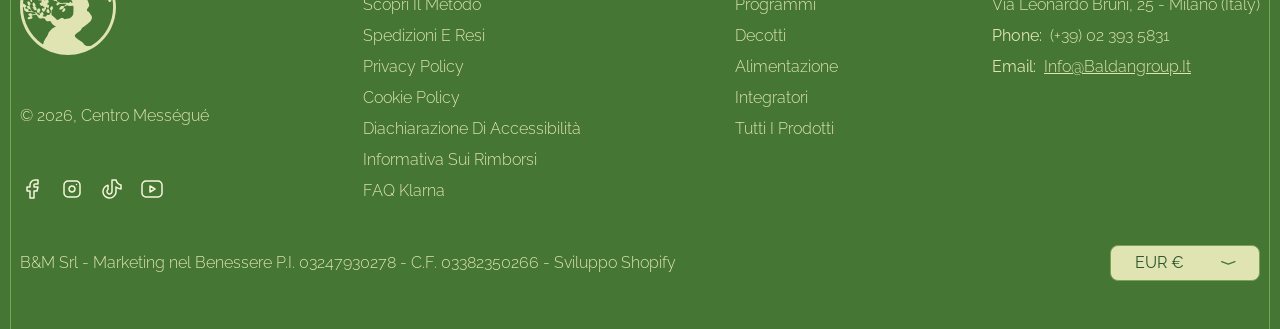
==== commit 6bb700eb: "fixed issues" ====
--- a/index.html
+++ b/index.html
@@ -23,10 +23,11 @@
 	<!-- link css end -->
 </head>
 
-<body class="active">
+<body>
 	<header>
 		<!-- navbar section start -->
-		<nav class="navbar green">
+		<nav class="navbar">
+			<div class="hero-animation-btn"></div>
 			<div class="container">
 				<div class="navbar-wrapper">
 					<div class="navbar-left">
@@ -93,7 +94,8 @@
 															<li><a href="#!">Best Sellers</a></li>
 															<li><a href="#!">Novità</a></li>
 															<li><a href="#!">Promozioni</a></li>
-															<li><a href="#!"><strong>Tutti i prodotti e percorsi</strong></a></li>
+															<li><a href="#!"><strong>Tutti i prodotti e
+																		percorsi</strong></a></li>
 														</ul>
 													</div>
 													<div class="navbar-megamenu-content-item">
@@ -408,9 +410,9 @@
 	</header>
 
 	<main>
-		<div class="hero-animation-btn active"></div>
 		<!-- hero section start -->
-		<section class="hero-slider-section green">
+		<section class="hero-slider-section">
+			<div class="hero-animation-btn"></div>
 			<div class="container">
 				<div class="hero-content-inner">
 					<div class="hero-content">
@@ -456,7 +458,8 @@
 									<div class="faq-link-wrap-item-content-inner">
 										<div class="content">
 											<p class="title">Perdita Peso</p>
-											<p class="text">Programmi e soluzioni per ridurre il peso in modo strutturato e progressivo</p>
+											<p class="text">Programmi e soluzioni per ridurre il peso in modo
+												strutturato e progressivo</p>
 										</div>
 										<div class="faq-link-wrap-btn">
 											<a href="#!" class="btn secondary-btn">Scopri il percorso</a>
@@ -480,7 +483,8 @@
 									<div class="faq-link-wrap-item-content-inner">
 										<div class="content">
 											<p class="title">Drenaggio e Gonfiore</p>
-											<p class="text">Aiuta il corpo a eliminare liquidi in eccesso e sentirti più leggero</p>
+											<p class="text">Aiuta il corpo a eliminare liquidi in eccesso e sentirti più
+												leggero</p>
 										</div>
 										<div class="faq-link-wrap-btn">
 											<a href="#!" class="btn secondary-btn">Scopri le soluzioni</a>
@@ -504,7 +508,8 @@
 									<div class="faq-link-wrap-item-content-inner">
 										<div class="content">
 											<p class="title">Depurazione</p>
-											<p class="text">Supporta i processi naturali di depurazione e riequilibra l’organismo</p>
+											<p class="text">Supporta i processi naturali di depurazione e riequilibra
+												l’organismo</p>
 										</div>
 										<div class="faq-link-wrap-btn">
 											<a href="#!" class="btn secondary-btn">Scopri le soluzioni</a>
@@ -528,7 +533,8 @@
 									<div class="faq-link-wrap-item-content-inner">
 										<div class="content">
 											<p class="title">Energia e Vitalità</p>
-											<p class="text">Ritrova energia e riduci la sensazione di stanchezza nella quotidianità</p>
+											<p class="text">Ritrova energia e riduci la sensazione di stanchezza nella
+												quotidianità</p>
 										</div>
 										<div class="faq-link-wrap-btn">
 											<a href="#!" class="btn secondary-btn">Scopri le soluzioni</a>
@@ -552,7 +558,8 @@
 									<div class="faq-link-wrap-item-content-inner">
 										<div class="content">
 											<p class="title">Alimentazione e Routine</p>
-											<p class="text">Pasti e prodotti per integrare abitudini sane nella tua giornata</p>
+											<p class="text">Pasti e prodotti per integrare abitudini sane nella tua
+												giornata</p>
 										</div>
 										<div class="faq-link-wrap-btn">
 											<a href="#!" class="btn secondary-btn">Scopri le soluzioni</a>
@@ -574,205 +581,231 @@
 					<h2 class="title">Funziona nella vita reale, è testato per farlo.</h2>
 				</div>
 			</div>
-			<div class="swiper testimonial-slider">
-				<div class="swiper-wrapper">
-					<div class="swiper-slide">
-						<div class="testimonial-item orange">
-							<div class="testimonial-text-item">
-								<div class="testimonial-text-content">
-									<h3 class="text">"Ottimi Prodotti li consiglio a chi vuol perdere peso in poco tempo e senza tanti
-										sacrifici . Veloci nelle spedizioni e ottimi prezzi."</h3>
-								</div>
-								<div class="testimonial-author">
-									<div class="img">
-										<img src="./assets/images/testimonial-author.png" alt="testimonial-author.png">
-									</div>
-									<div class="content">
-										<h4 class="name">Marisa F.</h4>
-										<p class="designation">Torino, TO</p>
-									</div>
-								</div>
-							</div>
-						</div>
-					</div>
-					<div class="swiper-slide">
-						<div class="testimonial-item">
-							<div class="testimonial-bg-item">
-								<video class="testimonial-video">
-									<source src="./assets/videos/testimonial-video.mp4" type="video/mp4">
-								</video>
-								<div class="testimonial-overlay">
-									<div class="overlay-content-btm">
-										<div class="testimonial-author">
-											<div class="img">
-												<img src="./assets/images/testimonial-author2.png" alt="testimonial-author2.png">
+			<div class="container testimonial-container">
+				<div class="swiper testimonial-slider">
+					<div class="swiper-wrapper">
+						<div class="swiper-slide">
+							<div class="testimonial-item orange">
+								<div class="testimonial-text-item">
+									<div class="testimonial-text-content">
+										<h3 class="text">"Ottimi Prodotti li consiglio a chi vuol perdere peso in poco tempo
+											e senza tanti
+											sacrifici . Veloci nelle spedizioni e ottimi prezzi."</h3>
+									</div>
+									<div class="testimonial-author">
+										<div class="img">
+											<img src="./assets/images/testimonial-author.png" alt="testimonial-author.png">
+										</div>
+										<div class="content">
+											<h4 class="name">Marisa F.</h4>
+											<p class="designation">Torino, TO</p>
+										</div>
+									</div>
+								</div>
+							</div>
+						</div>
+						<div class="swiper-slide">
+							<div class="testimonial-item">
+								<div class="testimonial-bg-item">
+									<video class="testimonial-video">
+										<source src="./assets/videos/testimonial-video.mp4" type="video/mp4">
+									</video>
+									<div class="testimonial-overlay">
+										<div class="overlay-content-btm">
+											<div class="testimonial-author">
+												<div class="img">
+													<img src="./assets/images/testimonial-author2.png" alt="testimonial-author2.png">
+												</div>
+												<div class="content">
+													<h4 class="name">Elena S.</h4>
+													<p class="designation">Polignano a Mare, BA</p>
+												</div>
 											</div>
-											<div class="content">
-												<h4 class="name">Elena S.</h4>
-												<p class="designation">Polignano a Mare, BA</p>
+											<button class="video-play-btn">
+												<span class="icon">
+													<svg class="play-icon" width="24" height="24" viewBox="0 0 24 24" fill="none"
+														xmlns="http://www.w3.org/2000/svg">
+														<g clip-path="url(#clip0_331_5989)">
+															<path
+																d="M6 4.00028V20.0003C5.99995 20.1782 6.04737 20.3529 6.13738 20.5064C6.22739 20.6599 6.35672 20.7866 6.51202 20.8734C6.66733 20.9602 6.84299 21.0041 7.02088 21.0003C7.19878 20.9966 7.37245 20.9455 7.524 20.8523L20.524 12.8523C20.6696 12.7628 20.7898 12.6375 20.8733 12.4884C20.9567 12.3392 21.0005 12.1712 21.0005 12.0003C21.0005 11.8294 20.9567 11.6613 20.8733 11.5122C20.7898 11.363 20.6696 11.2378 20.524 11.1483L7.524 3.14828C7.37245 3.05505 7.19878 3.00393 7.02088 3.00022C6.84299 2.9965 6.66733 3.04032 6.51202 3.12714C6.35672 3.21397 6.22739 3.34066 6.13738 3.49414C6.04737 3.64763 5.99995 3.82235 6 4.00028Z"
+																fill="#2E542C" />
+														</g>
+														<defs>
+															<clipPath id="clip0_331_5989">
+																<rect width="24" height="24" fill="white" />
+															</clipPath>
+														</defs>
+													</svg>
+													<svg xmlns="http://www.w3.org/2000/svg" width="24" height="24" class="bi bi-pause pause-icon"
+														viewBox="0 0 16 16">
+														<path
+															d="M6 3.5a.5.5 0 0 1 .5.5v8a.5.5 0 0 1-1 0V4a.5.5 0 0 1 .5-.5m4 0a.5.5 0 0 1 .5.5v8a.5.5 0 0 1-1 0V4a.5.5 0 0 1 .5-.5"
+															fill="#2E542C" />
+													</svg>
+												</span>
+											</button>
+										</div>
+									</div>
+								</div>
+							</div>
+						</div>
+						<div class="swiper-slide">
+							<div class="testimonial-item">
+								<div class="testimonial-text-item" style="background: #7BA24E;">
+									<div class="testimonial-text-content">
+										<h3 class="text">"I prodotti Centro Mességué sono ottimi. Ne ho provati diversi....i
+											decotti sono
+											eccezionali ma anche le barrette e gli snack molto buoni! Le consegne sono
+											sempre puntuali e i
+											prodotti imballati in maniera egregia. Azienda seria e precisa."</h3>
+									</div>
+									<div class="testimonial-author">
+										<div class="img">
+											<img src="./assets/images/testimonial-author3.png" alt="testimonial-author3.png">
+										</div>
+										<div class="content">
+											<h4 class="name">Giorgia C.</h4>
+											<p class="designation">Gorgonzola, MI</p>
+										</div>
+									</div>
+								</div>
+							</div>
+						</div>
+						<div class="swiper-slide">
+							<div class="testimonial-item">
+								<div class="testimonial-bg-item img">
+									<img src="./assets/images/testimonial-img.jpg" alt="testimonial-img.jpg">
+									<div class="testimonial-overlay">
+										<div class="overlay-content-top">
+											<h3 class="text">"I prodotti Centro Mességué sono ottimi. Ne ho provati
+												diversi.... i decotti sono
+												eccezionali ma anche le barrette e gli snack molto buoni! Le consegne sono
+												sempre puntuali e i
+												prodotti imballati in maniera egregia. Azienda seria e precisa."</h3>
+										</div>
+										<div class="overlay-content-btm">
+											<div class="testimonial-author">
+												<div class="img">
+													<img src="./assets/images/testimonial-author4.png" alt="testimonial-author4.png">
+												</div>
+												<div class="content">
+													<h4 class="name">Paola R.</h4>
+													<p class="designation">Nardò, LE</p>
+												</div>
 											</div>
 										</div>
-										<button class="video-play-btn">
-											<span class="icon">
-												<svg class="play-icon" width="15" height="18" viewBox="0 0 15 18" fill="none"
-													xmlns="http://www.w3.org/2000/svg">
-													<path
-														d="M3.97067e-08 1.00028V17.0003C-5.0094e-05 17.1782 0.0473748 17.3529 0.137382 17.5064C0.227388 17.6599 0.356717 17.7866 0.512024 17.8734C0.667332 17.9602 0.842993 18.0041 1.02088 18.0003C1.19878 17.9966 1.37245 17.9455 1.524 17.8523L14.524 9.85228C14.6696 9.76281 14.7898 9.63752 14.8733 9.48837C14.9567 9.33922 15.0005 9.17118 15.0005 9.00028C15.0005 8.82939 14.9567 8.66135 14.8733 8.51219C14.7898 8.36304 14.6696 8.23775 14.524 8.14828L1.524 0.148282C1.37245 0.0550465 1.19878 0.00393412 1.02088 0.000218156C0.842993 -0.00349781 0.667332 0.0403172 0.512024 0.127143C0.356717 0.213968 0.227388 0.340659 0.137382 0.494145C0.0473748 0.647631 -5.0094e-05 0.822352 3.97067e-08 1.00028Z"
-														fill="#2E542C" />
-												</svg>
-												<svg xmlns="http://www.w3.org/2000/svg" width="24" height="24"
-													class="bi bi-pause pause-icon" viewBox="0 0 16 16">
-													<path
-														d="M6 3.5a.5.5 0 0 1 .5.5v8a.5.5 0 0 1-1 0V4a.5.5 0 0 1 .5-.5m4 0a.5.5 0 0 1 .5.5v8a.5.5 0 0 1-1 0V4a.5.5 0 0 1 .5-.5"
-														fill="#2E542C" />
-												</svg>
-											</span>
-										</button>
-									</div>
-								</div>
-							</div>
-						</div>
-					</div>
-					<div class="swiper-slide">
-						<div class="testimonial-item">
-							<div class="testimonial-text-item" style="background: #7BA24E;">
-								<div class="testimonial-text-content">
-									<h3 class="text">"I prodotti Centro Mességué sono ottimi. Ne ho provati diversi....i decotti sono
-										eccezionali ma anche le barrette e gli snack molto buoni! Le consegne sono sempre puntuali e i
-										prodotti imballati in maniera egregia. Azienda seria e precisa."</h3>
-								</div>
-								<div class="testimonial-author">
-									<div class="img">
-										<img src="./assets/images/testimonial-author3.png" alt="testimonial-author3.png">
-									</div>
-									<div class="content">
-										<h4 class="name">Giorgia C.</h4>
-										<p class="designation">Gorgonzola, MI</p>
-									</div>
-								</div>
-							</div>
-						</div>
-					</div>
-					<div class="swiper-slide">
-						<div class="testimonial-item">
-							<div class="testimonial-bg-item img">
-								<img src="./assets/images/testimonial-img.jpg" alt="testimonial-img.jpg">
-								<div class="testimonial-overlay">
-									<div class="overlay-content-top">
-										<h3 class="text">"I prodotti Centro Mességué sono ottimi. Ne ho provati diversi.... i decotti sono
-											eccezionali ma anche le barrette e gli snack molto buoni! Le consegne sono sempre puntuali e i
+									</div>
+								</div>
+							</div>
+						</div>
+						<div class="swiper-slide">
+							<div class="testimonial-item orange">
+								<div class="testimonial-text-item">
+									<div class="testimonial-text-content">
+										<h3 class="text">"Ottimi Prodotti li consiglio a chi vuol perdere peso in poco tempo
+											e senza tanti
+											sacrifici . Veloci nelle spedizioni e ottimi prezzi."</h3>
+									</div>
+									<div class="testimonial-author">
+										<div class="img">
+											<img src="./assets/images/testimonial-author.png" alt="testimonial-author.png">
+										</div>
+										<div class="content">
+											<h4 class="name">Marisa F.</h4>
+											<p class="designation">Torino, TO</p>
+										</div>
+									</div>
+								</div>
+							</div>
+						</div>
+						<div class="swiper-slide">
+							<div class="testimonial-item">
+								<div class="testimonial-bg-item">
+									<video class="testimonial-video">
+										<source src="./assets/videos/testimonial-video.mp4" type="video/mp4">
+									</video>
+									<div class="testimonial-overlay">
+										<div class="overlay-content-btm">
+											<div class="testimonial-author">
+												<div class="img">
+													<img src="./assets/images/testimonial-author2.png" alt="testimonial-author2.png">
+												</div>
+												<div class="content">
+													<h4 class="name">Elena S.</h4>
+													<p class="designation">Polignano a Mare, BA</p>
+												</div>
+											</div>
+											<button class="video-play-btn">
+												<span class="icon">
+													<svg class="play-icon" width="24" height="24" viewBox="0 0 24 24" fill="none"
+														xmlns="http://www.w3.org/2000/svg">
+														<g clip-path="url(#clip0_331_5989)">
+															<path
+																d="M6 4.00028V20.0003C5.99995 20.1782 6.04737 20.3529 6.13738 20.5064C6.22739 20.6599 6.35672 20.7866 6.51202 20.8734C6.66733 20.9602 6.84299 21.0041 7.02088 21.0003C7.19878 20.9966 7.37245 20.9455 7.524 20.8523L20.524 12.8523C20.6696 12.7628 20.7898 12.6375 20.8733 12.4884C20.9567 12.3392 21.0005 12.1712 21.0005 12.0003C21.0005 11.8294 20.9567 11.6613 20.8733 11.5122C20.7898 11.363 20.6696 11.2378 20.524 11.1483L7.524 3.14828C7.37245 3.05505 7.19878 3.00393 7.02088 3.00022C6.84299 2.9965 6.66733 3.04032 6.51202 3.12714C6.35672 3.21397 6.22739 3.34066 6.13738 3.49414C6.04737 3.64763 5.99995 3.82235 6 4.00028Z"
+																fill="#2E542C" />
+														</g>
+														<defs>
+															<clipPath id="clip0_331_5989">
+																<rect width="24" height="24" fill="white" />
+															</clipPath>
+														</defs>
+													</svg>
+													<svg xmlns="http://www.w3.org/2000/svg" width="24" height="24" class="bi bi-pause pause-icon"
+														viewBox="0 0 16 16">
+														<path
+															d="M6 3.5a.5.5 0 0 1 .5.5v8a.5.5 0 0 1-1 0V4a.5.5 0 0 1 .5-.5m4 0a.5.5 0 0 1 .5.5v8a.5.5 0 0 1-1 0V4a.5.5 0 0 1 .5-.5"
+															fill="#2E542C" />
+													</svg>
+												</span>
+											</button>
+										</div>
+									</div>
+								</div>
+							</div>
+						</div>
+						<div class="swiper-slide">
+							<div class="testimonial-item">
+								<div class="testimonial-text-item" style="background: #7BA24E;">
+									<div class="testimonial-text-content">
+										<h3 class="text">"I prodotti Centro Mességué sono ottimi. Ne ho provati diversi....i
+											decotti sono
+											eccezionali ma anche le barrette e gli snack molto buoni! Le consegne sono
+											sempre puntuali e i
 											prodotti imballati in maniera egregia. Azienda seria e precisa."</h3>
 									</div>
-									<div class="overlay-content-btm">
-										<div class="testimonial-author">
-											<div class="img">
-												<img src="./assets/images/testimonial-author4.png" alt="testimonial-author4.png">
-											</div>
-											<div class="content">
-												<h4 class="name">Paola R.</h4>
-												<p class="designation">Nardò, LE</p>
-											</div>
-										</div>
-									</div>
-								</div>
-							</div>
-						</div>
-					</div>
-					<div class="swiper-slide">
-						<div class="testimonial-item orange">
-							<div class="testimonial-text-item">
-								<div class="testimonial-text-content">
-									<h3 class="text">"Ottimi Prodotti li consiglio a chi vuol perdere peso in poco tempo e senza tanti
-										sacrifici . Veloci nelle spedizioni e ottimi prezzi."</h3>
-								</div>
-								<div class="testimonial-author">
-									<div class="img">
-										<img src="./assets/images/testimonial-author.png" alt="testimonial-author.png">
-									</div>
-									<div class="content">
-										<h4 class="name">Marisa F.</h4>
-										<p class="designation">Torino, TO</p>
-									</div>
-								</div>
-							</div>
-						</div>
-					</div>
-					<div class="swiper-slide">
-						<div class="testimonial-item">
-							<div class="testimonial-bg-item">
-								<video class="testimonial-video">
-									<source src="./assets/videos/testimonial-video.mp4" type="video/mp4">
-								</video>
-								<div class="testimonial-overlay">
-									<div class="overlay-content-btm">
-										<div class="testimonial-author">
-											<div class="img">
-												<img src="./assets/images/testimonial-author2.png" alt="testimonial-author2.png">
-											</div>
-											<div class="content">
-												<h4 class="name">Elena S.</h4>
-												<p class="designation">Polignano a Mare, BA</p>
-											</div>
-										</div>
-										<button class="video-play-btn">
-											<span class="icon">
-												<svg class="play-icon" width="15" height="18" viewBox="0 0 15 18" fill="none"
-													xmlns="http://www.w3.org/2000/svg">
-													<path
-														d="M3.97067e-08 1.00028V17.0003C-5.0094e-05 17.1782 0.0473748 17.3529 0.137382 17.5064C0.227388 17.6599 0.356717 17.7866 0.512024 17.8734C0.667332 17.9602 0.842993 18.0041 1.02088 18.0003C1.19878 17.9966 1.37245 17.9455 1.524 17.8523L14.524 9.85228C14.6696 9.76281 14.7898 9.63752 14.8733 9.48837C14.9567 9.33922 15.0005 9.17118 15.0005 9.00028C15.0005 8.82939 14.9567 8.66135 14.8733 8.51219C14.7898 8.36304 14.6696 8.23775 14.524 8.14828L1.524 0.148282C1.37245 0.0550465 1.19878 0.00393412 1.02088 0.000218156C0.842993 -0.00349781 0.667332 0.0403172 0.512024 0.127143C0.356717 0.213968 0.227388 0.340659 0.137382 0.494145C0.0473748 0.647631 -5.0094e-05 0.822352 3.97067e-08 1.00028Z"
-														fill="#2E542C" />
-												</svg>
-												<svg xmlns="http://www.w3.org/2000/svg" width="24" height="24"
-													class="bi bi-pause pause-icon" viewBox="0 0 16 16">
-													<path
-														d="M6 3.5a.5.5 0 0 1 .5.5v8a.5.5 0 0 1-1 0V4a.5.5 0 0 1 .5-.5m4 0a.5.5 0 0 1 .5.5v8a.5.5 0 0 1-1 0V4a.5.5 0 0 1 .5-.5"
-														fill="#2E542C" />
-												</svg>
-											</span>
-										</button>
-									</div>
-								</div>
-							</div>
-						</div>
-					</div>
-					<div class="swiper-slide">
-						<div class="testimonial-item">
-							<div class="testimonial-text-item" style="background: #7BA24E;">
-								<div class="testimonial-text-content">
-									<h3 class="text">"I prodotti Centro Mességué sono ottimi. Ne ho provati diversi....i decotti sono
-										eccezionali ma anche le barrette e gli snack molto buoni! Le consegne sono sempre puntuali e i
-										prodotti imballati in maniera egregia. Azienda seria e precisa."</h3>
-								</div>
-								<div class="testimonial-author">
-									<div class="img">
-										<img src="./assets/images/testimonial-author3.png" alt="testimonial-author3.png">
-									</div>
-									<div class="content">
-										<h4 class="name">Giorgia C.</h4>
-										<p class="designation">Gorgonzola, MI</p>
-									</div>
-								</div>
-							</div>
-						</div>
-					</div>
-					<div class="swiper-slide">
-						<div class="testimonial-item">
-							<div class="testimonial-bg-item img">
-								<img src="./assets/images/testimonial-img.jpg" alt="testimonial-img.jpg">
-								<div class="testimonial-overlay">
-									<div class="overlay-content-top">
-										<h3 class="text">"I prodotti Centro Mességué sono ottimi. Ne ho provati diversi.... i decotti sono
-											eccezionali ma anche le barrette e gli snack molto buoni! Le consegne sono sempre puntuali e i
-											prodotti imballati in maniera egregia. Azienda seria e precisa."</h3>
-									</div>
-									<div class="overlay-content-btm">
-										<div class="testimonial-author">
-											<div class="img">
-												<img src="./assets/images/testimonial-author4.png" alt="testimonial-author4.png">
-											</div>
-											<div class="content">
-												<h4 class="name">Paola R.</h4>
-												<p class="designation">Nardò, LE</p>
+									<div class="testimonial-author">
+										<div class="img">
+											<img src="./assets/images/testimonial-author3.png" alt="testimonial-author3.png">
+										</div>
+										<div class="content">
+											<h4 class="name">Giorgia C.</h4>
+											<p class="designation">Gorgonzola, MI</p>
+										</div>
+									</div>
+								</div>
+							</div>
+						</div>
+						<div class="swiper-slide">
+							<div class="testimonial-item">
+								<div class="testimonial-bg-item img">
+									<img src="./assets/images/testimonial-img.jpg" alt="testimonial-img.jpg">
+									<div class="testimonial-overlay">
+										<div class="overlay-content-top">
+											<h3 class="text">"I prodotti Centro Mességué sono ottimi. Ne ho provati
+												diversi.... i decotti sono
+												eccezionali ma anche le barrette e gli snack molto buoni! Le consegne sono
+												sempre puntuali e i
+												prodotti imballati in maniera egregia. Azienda seria e precisa."</h3>
+										</div>
+										<div class="overlay-content-btm">
+											<div class="testimonial-author">
+												<div class="img">
+													<img src="./assets/images/testimonial-author4.png" alt="testimonial-author4.png">
+												</div>
+												<div class="content">
+													<h4 class="name">Paola R.</h4>
+													<p class="designation">Nardò, LE</p>
+												</div>
 											</div>
 										</div>
 									</div>
@@ -791,8 +824,10 @@
 				<div class="number-item-section-wrap">
 					<div class="number-item-text-area">
 						<div class="content">
-							<p>Il metodo ProForma è basato su un protocollo clinicamente studiato e testato su pazienti reali.</p>
-							<p>Un sistema strutturato che guida il corpo attraverso fasi precise, progettate per attivare il
+							<p>Il metodo ProForma è basato su un protocollo clinicamente studiato e testato su pazienti
+								reali.</p>
+							<p>Un sistema strutturato che guida il corpo attraverso fasi precise, progettate per
+								attivare il
 								dimagrimento, consolidare i risultati e mantenerli nel tempo.</p>
 						</div>
 						<p class="number-item-text-mark">Approfondisci lo <a href="#!">studio clinico</a></p>
@@ -802,7 +837,8 @@
 							<span class="number">1</span>
 							<div class="content">
 								<h2 class="title">Fase Attiva</h2>
-								<p class="text">Avvia una chetosi controllata che favorisce una perdita di peso rapida, agendo sulle
+								<p class="text">Avvia una chetosi controllata che favorisce una perdita di peso rapida,
+									agendo sulle
 									riserve di grasso e preservando la massa muscolare.</p>
 							</div>
 						</div>
@@ -811,7 +847,8 @@
 							<span class="number">2</span>
 							<div class="content">
 								<h2 class="title">Fase di Stabilizzazione</h2>
-								<p class="text">Il dimagrimento continua mentre il metabolismo si riequilibra e i risultati iniziano a
+								<p class="text">Il dimagrimento continua mentre il metabolismo si riequilibra e i
+									risultati iniziano a
 									stabilizzarsi nel tempo.</p>
 							</div>
 						</div>
@@ -820,7 +857,8 @@
 							<span class="number">3</span>
 							<div class="content">
 								<h2 class="title">Fase di Uscita</h2>
-								<p class="text">Accompagna il corpo verso un ritorno graduale all’alimentazione, mantenendo i risultati
+								<p class="text">Accompagna il corpo verso un ritorno graduale all’alimentazione,
+									mantenendo i risultati
 									raggiunti.</p>
 							</div>
 						</div>
@@ -844,7 +882,8 @@
 					<div class="grid-info-card-item">
 						<div class="content">
 							<h3 class="title">Fai il primo passo</h3>
-							<p class="text">Un primo passo per iniziare a prenderti cura di te, con soluzioni semplici da integrare
+							<p class="text">Un primo passo per iniziare a prenderti cura di te, con soluzioni semplici
+								da integrare
 								nella tua quotidianità.</p>
 						</div>
 						<div class="img">
@@ -857,7 +896,8 @@
 					<div class="grid-info-card-item">
 						<div class="content">
 							<h3 class="title">Percorso ProForma</h3>
-							<p class="text">Un programma strutturato, con fasi e indicazioni precise per raggiungere il tuo obiettivo
+							<p class="text">Un programma strutturato, con fasi e indicazioni precise per raggiungere il
+								tuo obiettivo
 								in modo completo</p>
 						</div>
 						<div class="img">
@@ -983,7 +1023,8 @@
 					<div class="blog-item">
 						<div class="content">
 							<h3 class="title">Corsa o camminata? Cosa preferire per dimagrire?</h3>
-							<p class="text">Si tratta dell’eterno dilemma quando si decide di tornare in forma, in verità non esiste
+							<p class="text">Si tratta dell’eterno dilemma quando si decide di tornare in forma, in
+								verità non esiste
 								una risposta certa e asso</p>
 						</div>
 						<div class="img">
@@ -996,7 +1037,8 @@
 					<div class="blog-item">
 						<div class="content">
 							<h3 class="title">Corsa o camminata? Cosa preferire per dimagrire?</h3>
-							<p class="text">Si tratta dell’eterno dilemma quando si decide di tornare in forma, in verità non esiste
+							<p class="text">Si tratta dell’eterno dilemma quando si decide di tornare in forma, in
+								verità non esiste
 								una risposta certa e asso</p>
 						</div>
 						<div class="img">
@@ -1009,7 +1051,8 @@
 					<div class="blog-item">
 						<div class="content">
 							<h3 class="title">Corsa o camminata? Cosa preferire per dimagrire?</h3>
-							<p class="text">Si tratta dell’eterno dilemma quando si decide di tornare in forma, in verità non esiste
+							<p class="text">Si tratta dell’eterno dilemma quando si decide di tornare in forma, in
+								verità non esiste
 								una risposta certa e asso</p>
 						</div>
 						<div class="img">
@@ -1035,7 +1078,8 @@
 			<div class="container">
 				<div class="newsletter-content">
 					<h2 class="title">Non fermarti qui</h2>
-					<p class="text">Ricevi un codice di benvenuto del 10% e accedi a consigli, ricette e percorsi esclusivi
+					<p class="text">Ricevi un codice di benvenuto del 10% e accedi a consigli, ricette e percorsi
+						esclusivi
 						iscrivendoti alla nostra newsletter</p>
 				</div>
 			</div>
--- a/assets/css/icon-item-section.css
+++ b/assets/css/icon-item-section.css
@@ -77,6 +77,7 @@
     .icon-item {
         padding: 10px;
         gap: 10px;
+        width: 100%;
     }
 
     .icon-item .icon {
--- a/assets/css/testimonial-section.css
+++ b/assets/css/testimonial-section.css
@@ -11,9 +11,24 @@
     line-height: 100%;
 }
 
+.container.testimonial-container{
+    padding: 0;
+}
+
 .swiper.testimonial-slider {
     height: auto;
     padding: 0 20px;
+}
+
+.swiper.testimonial-slider::before {
+   position: absolute;
+   content: "";
+   top: 50%;
+   left: 0;
+   width: 100%;
+   height: 1px;
+   background: var(--border-color);
+   z-index: -1;
 }
 
 .swiper.testimonial-slider .swiper-wrapper {
@@ -60,15 +75,15 @@
 }
 
 .testimonial-item.orange .testimonial-text-item .testimonial-text-content .text {
-    color: var(--black);
+    color: var(--paragraph-text-color);
 }
 
 .testimonial-item.orange .testimonial-text-item .testimonial-author .content .name {
-    color: var(--black);
+    color: var(--paragraph-text-color);
 }
 
 .testimonial-item.orange .testimonial-text-item .testimonial-author .content .designation {
-    color: var(--black);
+    color: var(--paragraph-text-color);
 }
 
 /* testimonial-text-item css end */
@@ -159,13 +174,14 @@
     background: var(--btn-hover2);
 }
 
-.testimonial-overlay .video-play-btn .icon{
-    display: flex;
-}
-
-.testimonial-overlay .video-play-btn .icon .pause-icon{
+.testimonial-overlay .video-play-btn .icon {
+    display: flex;
+}
+
+.testimonial-overlay .video-play-btn .icon .pause-icon {
     display: none;
 }
+
 /* testimonial-bg-item css end */
 /* testimonial-section css end */
 
@@ -255,23 +271,11 @@
     .testimonial-overlay .video-play-btn {
         width: 36px;
         height: 36px;
-        padding: 9px 10px 9px 10px;
-    }
-
-    .testimonial-overlay .video-play-btn::before {
-        width: 36px;
-        height: 36px;
-    }
-
-    .testimonial-overlay .video-play-btn span {
-        border-left: 9px solid var(--brand-color);
-        border-top: 6px solid transparent;
-        border-bottom: 6px solid transparent;
-    }
-
-    .testimonial-overlay .video-play-btn::after {
-        width: 36px;
-        height: 36px;
+    }
+
+    .testimonial-overlay .video-play-btn .icon .play-icon {
+        width: 16px;
+        height: 16px;
     }
 
     /* testimonial-section css end */
--- a/assets/css/faq-section.css
+++ b/assets/css/faq-section.css
@@ -158,10 +158,13 @@
 
 .faq-link-wrap-item-content-inner .faq-link-wrap-btn .secondary-btn {
     background-color: var(--disabled-btn-bg2);
+    padding: 8px 24.5px;
+    font-size: 14px;
 }
 
 .faq-link-wrap-item-content-inner .faq-link-wrap-btn .secondary-btn:hover {
     background-color: var(--btn-hover2);
+    font-weight: 700;
 }
 
 /* faq section css end */
--- a/assets/css/hero-section.css
+++ b/assets/css/hero-section.css
@@ -15,25 +15,25 @@
     background-size: cover;
     background-color: var(--item-bg5);
     transition: all ease 2s;
-    height: calc(100dvh - 96px);
     display: flex;
     align-items: center;
     justify-content: center;
+    position: relative;
 }
 
-.hero-slider-section .container{
+.hero-slider-section .container {
     width: 100%;
 }
 
 .hero-slider-section.green {
-    background-color: var(--brand-color);
+    background-color: var(--item-bg6);
 }
 
 .hero-content-inner {
     display: flex;
     justify-content: center;
     align-items: center;
-    padding: 152px 0 60px;
+    padding: 144px 0 54px;
     position: relative;
 }
 
@@ -67,11 +67,11 @@
 
 .hero-content .title {
     font-size: 96px;
-    line-height: 100%;
+    line-height: 108%;
     transition: all ease 1s;
 }
 
-.hero-slider-section.green .hero-content .title{
+.hero-slider-section.green .hero-content .title {
     color: var(--item-bg2);
 }
 
@@ -102,6 +102,15 @@
 @media only screen and (max-width:992px) {
 
     /* hero section css start */
+    .hero-slider-section {
+        height: calc(100dvh - 65px);
+    }
+
+
+    .hero-slider-section.green .hero-content .title {
+        padding: 0 20px;
+    }
+
     .hero-content-inner {
         padding: 100px 0;
     }
@@ -110,9 +119,25 @@
         gap: 30px;
     }
 
+    .hero-slider-section.green .hero-content {
+        transform: scale(1.25) translateY(32%);
+        max-width: 550px;
+    }
+
     .hero-content .title {
         font-size: 56px;
         line-height: 110%;
+    }
+
+    /* hero section css end */
+}
+
+@media only screen and (max-width: 767px) {
+
+    /* hero section css start */
+    .hero-slider-section.green .hero-content {
+        transform: scale(1.25) translateY(27%);
+        max-width: 450px;
     }
 
     /* hero section css end */
@@ -130,6 +155,10 @@
         gap: 20px;
     }
 
+    .hero-slider-section.green .hero-content {
+        transform: scale(1.25) translateY(30%);
+    }
+
     .hero-content .title {
         font-size: 32px;
     }
--- a/assets/css/navbar.css
+++ b/assets/css/navbar.css
@@ -10,27 +10,25 @@
     z-index: 999;
     border-bottom: 1px solid var(--border-color);
     height: 96px;
+    overflow: hidden;
 }
 
 .navbar.green {
-    background: var(--brand-color);
+    background: var(--item-bg6);
     transition: all ease .3s;
 }
-
-/* .navbar.green:hover {
-    background: var(--item-bg5);
-} */
 
 .navbar.green .navbar-link-title {
     color: var(--item-bg2);
 }
 
-/* .navbar.green:hover .navbar-link-title {
-    color: var(--item-bg);
-} */
+.navbar.nav-hidden {
+    transform: translateY(-100%);
+    transition: all 0.7s ease;
+}
 
 .navbar.nav-fixed {
-    top: 0;
+    transition: all 0.7s ease;
 }
 
 .navbar .container {
@@ -123,14 +121,6 @@
 .navbar.green .navbar-brand {
     display: none;
 }
-
-/* .navbar.green:hover .navbar-brand2 {
-    display: none;
-}
-
-.navbar.green:hover .navbar-brand {
-    display: block;
-} */
 
 .navbar-logo {
     height: 100%;
@@ -182,6 +172,11 @@
     gap: 32px;
 }
 
+.navbar-links {
+    position: relative;
+    z-index: 999;
+}
+
 .navbar-link {
     height: 100%;
     display: flex;
@@ -206,7 +201,7 @@
 }
 
 .navbar-link:hover .navbar-link-title {
-    color: var(--brand-color);
+    color: var(--item-bg6);
 }
 
 .navbar-link-title .icon {
@@ -259,11 +254,6 @@
 .navbar.green .navbar-icons li a svg path {
     stroke: var(--item-bg2);
 }
-
-/* .navbar.green:hover .navbar-icons li span svg path,
-.navbar.green:hover .navbar-icons li a svg path {
-    stroke: var(--brand-color);
-} */
 
 /* navbar-dropdown css start */
 .dropdown-nav-link-text .icon svg {
@@ -423,9 +413,6 @@
     opacity: 0;
     visibility: hidden;
     background-color: var(--item-bg5);
-    /* max-height: 70dvh;
-    overflow-y: auto;
-    scrollbar-width: thin; */
     border-top: 1px solid var(--border-color);
     border-bottom: 1px solid var(--border-color);
     z-index: 999;
@@ -478,7 +465,6 @@
 }
 
 /* navbar-megamenu css end */
-
 
 .side-cart-btn {
     position: relative;
@@ -698,6 +684,7 @@
         overflow-y: auto;
         scrollbar-width: thin;
         margin: 10px 0 0 0;
+        position: unset;
     }
 
     .navbar-link {
--- a/assets/css/main.css
+++ b/assets/css/main.css
@@ -62,6 +62,7 @@
     --item-bg3: #BBD16D;
     --item-bg4: #FF9B42;
     --item-bg5: #F4F7D9;
+    --item-bg6: #2E542C;
     --section-bg: rgb(46 49 146 / 5%);
     --card-bg: #f7f7f7;
     --card-badge-bg: #f20000;
@@ -99,6 +100,7 @@
     background: var(--body-color);
     transition: all ease 2s;
     margin: 96px 0 0 0;
+    position: relative;
     -webkit-transition: all ease 2s;
     -moz-transition: all ease 2s;
     -ms-transition: all ease 2s;
@@ -112,6 +114,28 @@
     -moz-transition: all ease 2s;
     -ms-transition: all ease 2s;
     -o-transition: all ease 2s;
+}
+
+body::before {
+    position: absolute;
+    content: "";
+    left: 24px;
+    top: -96px;
+    width: 1px;
+    height: calc(100% + 96px);
+    background: var(--border-color);
+    z-index: 9999;
+}
+
+body::after {
+    position: absolute;
+    content: "";
+    right: 24px;
+    top: -96px;
+    width: 1px;
+    height: calc(100% + 96px);
+    background: var(--border-color);
+    z-index: 9999;
 }
 
 ul,
@@ -155,7 +179,7 @@
     position: relative;
 }
 
-.container::before {
+/* .container::before {
     position: absolute;
     content: "";
     left: 0;
@@ -164,7 +188,7 @@
     width: 1px;
     height: 4000%;
     background: var(--border-color);
-    z-index: 99;
+    z-index: 999;
 }
 
 .container::after {
@@ -176,8 +200,8 @@
     width: 1px;
     height: 4000%;
     background: var(--border-color);
-    z-index: 99;
-}
+    z-index: 999;
+} */
 
 .section {
     padding: 60px 0;
@@ -359,14 +383,14 @@
 
 /* hero-animation-btn css start */
 .hero-animation-btn {
-    position: fixed;
+    position: absolute;
     left: 0;
     top: 0;
     bottom: 0;
     right: 0;
     width: 100%;
     height: 100%;
-    z-index: 9999999;
+    z-index: 99;
     display: none;
 }
 
@@ -821,6 +845,25 @@
 /* side-cart-product-content css end */
 /* cart-sidebar css end */
 
+@media only screen and (max-width: 1384px) {
+
+    /* common css start */
+    /* .container {
+        padding: 0 10px;
+        margin: 0 10px;
+    } */
+
+    body::before {
+        left: 10px;
+    }
+
+    body::after {
+        right: 10px;
+    }
+
+    /* common css end */
+}
+
 @media only screen and (max-width: 992px) {
 
     /* common css start */
@@ -834,6 +877,18 @@
 
     body {
         margin: 65px 0 0 0;
+    }
+
+    body::before {
+        left: 10px;
+        top: -65px;
+        height: calc(100% + 65px);
+    }
+
+    body::after {
+        right: 10px;
+        top: -65px;
+        height: calc(100% + 65px);
     }
 
     /* common css end */
@@ -869,6 +924,15 @@
     /* common css start */
     .container {
         padding: 0 16px;
+        /* margin: 0 8px; */
+    }
+
+    body::before {
+        left: 8px;
+    }
+
+    body::after {
+        right: 8px;
     }
 
     .section {
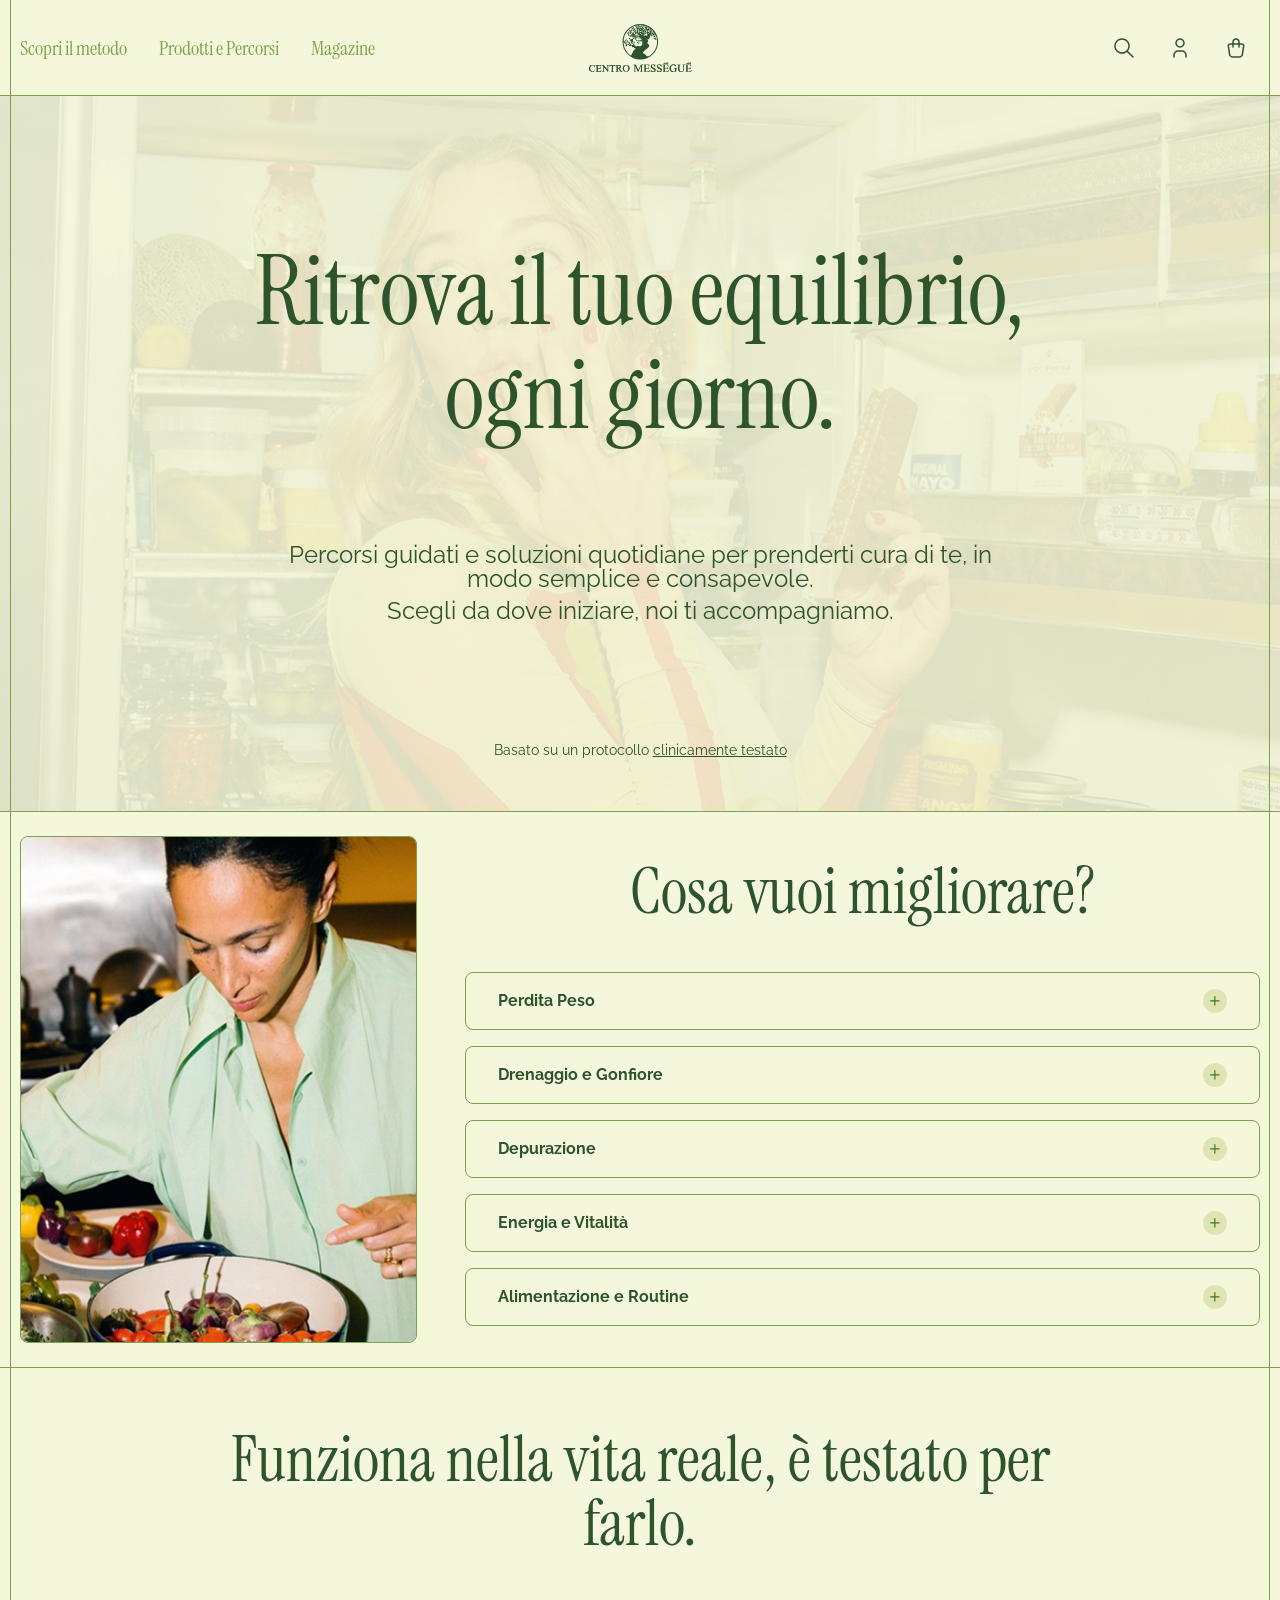
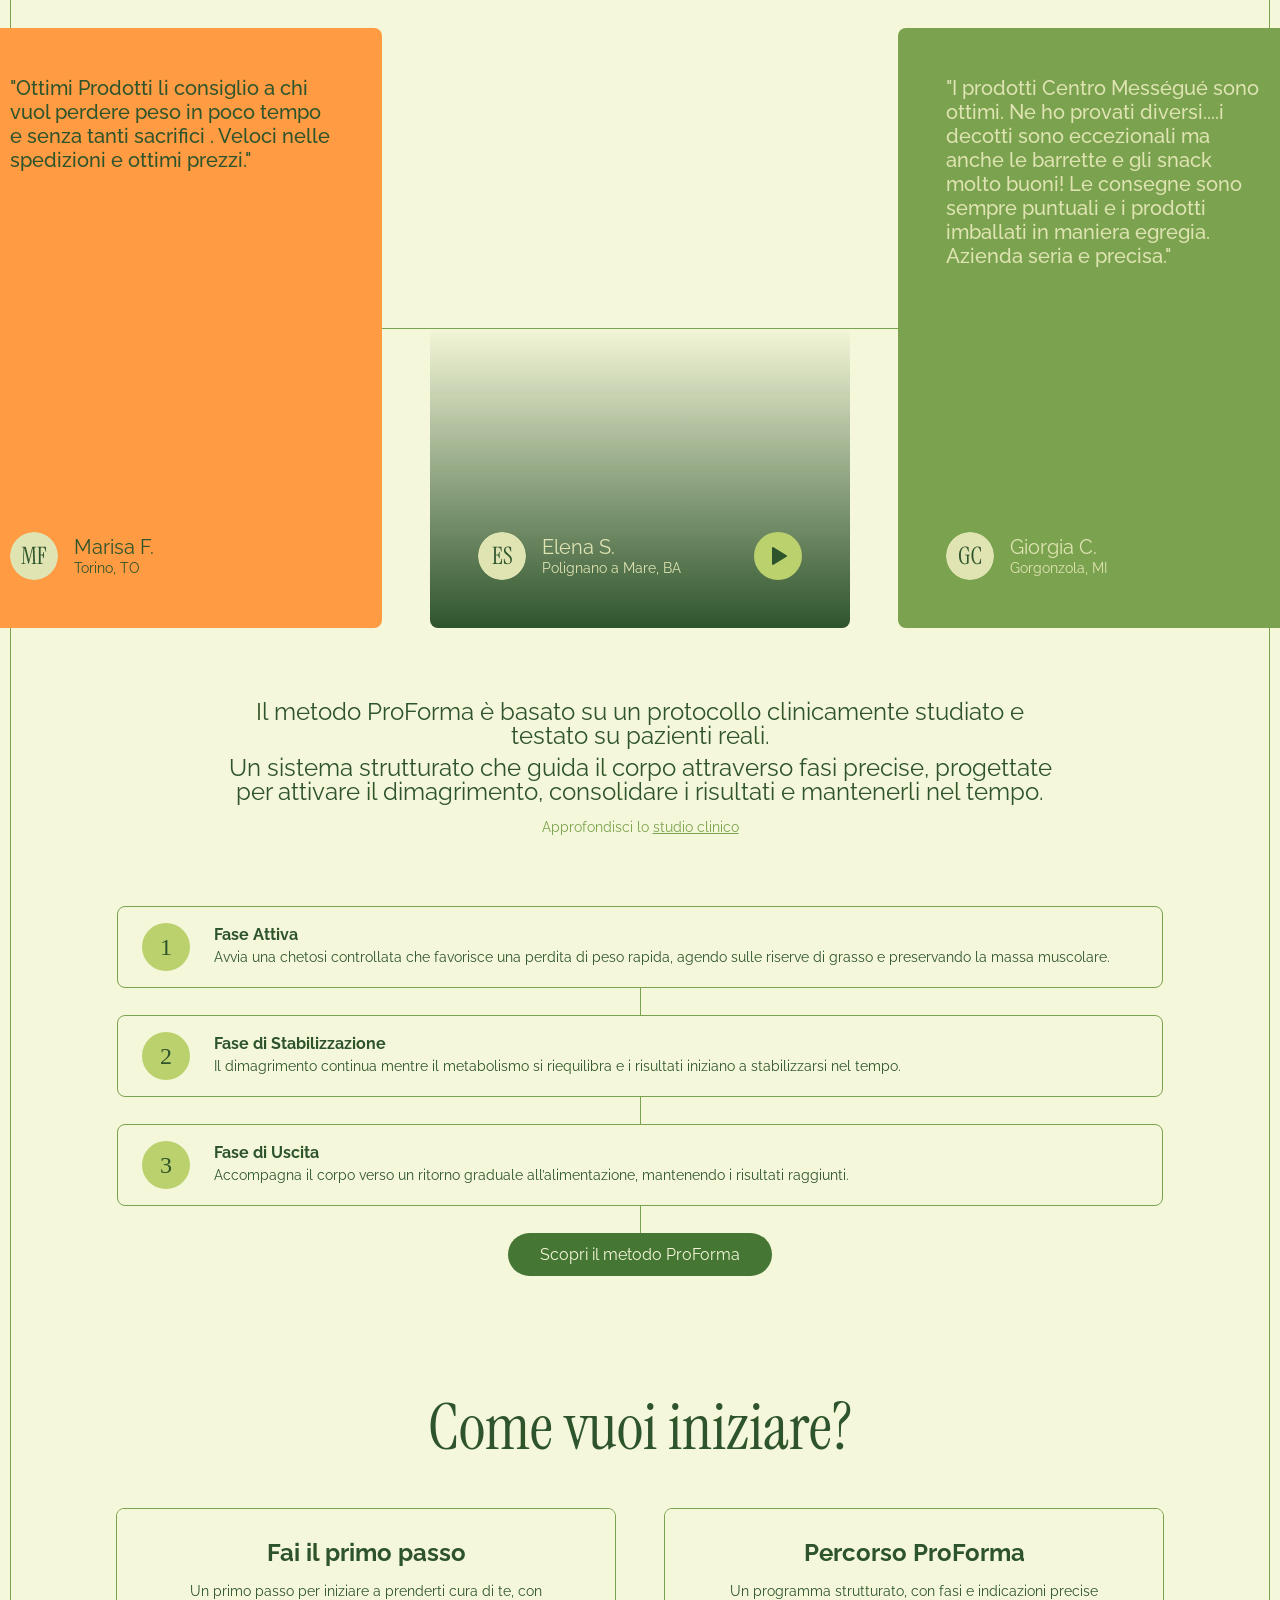
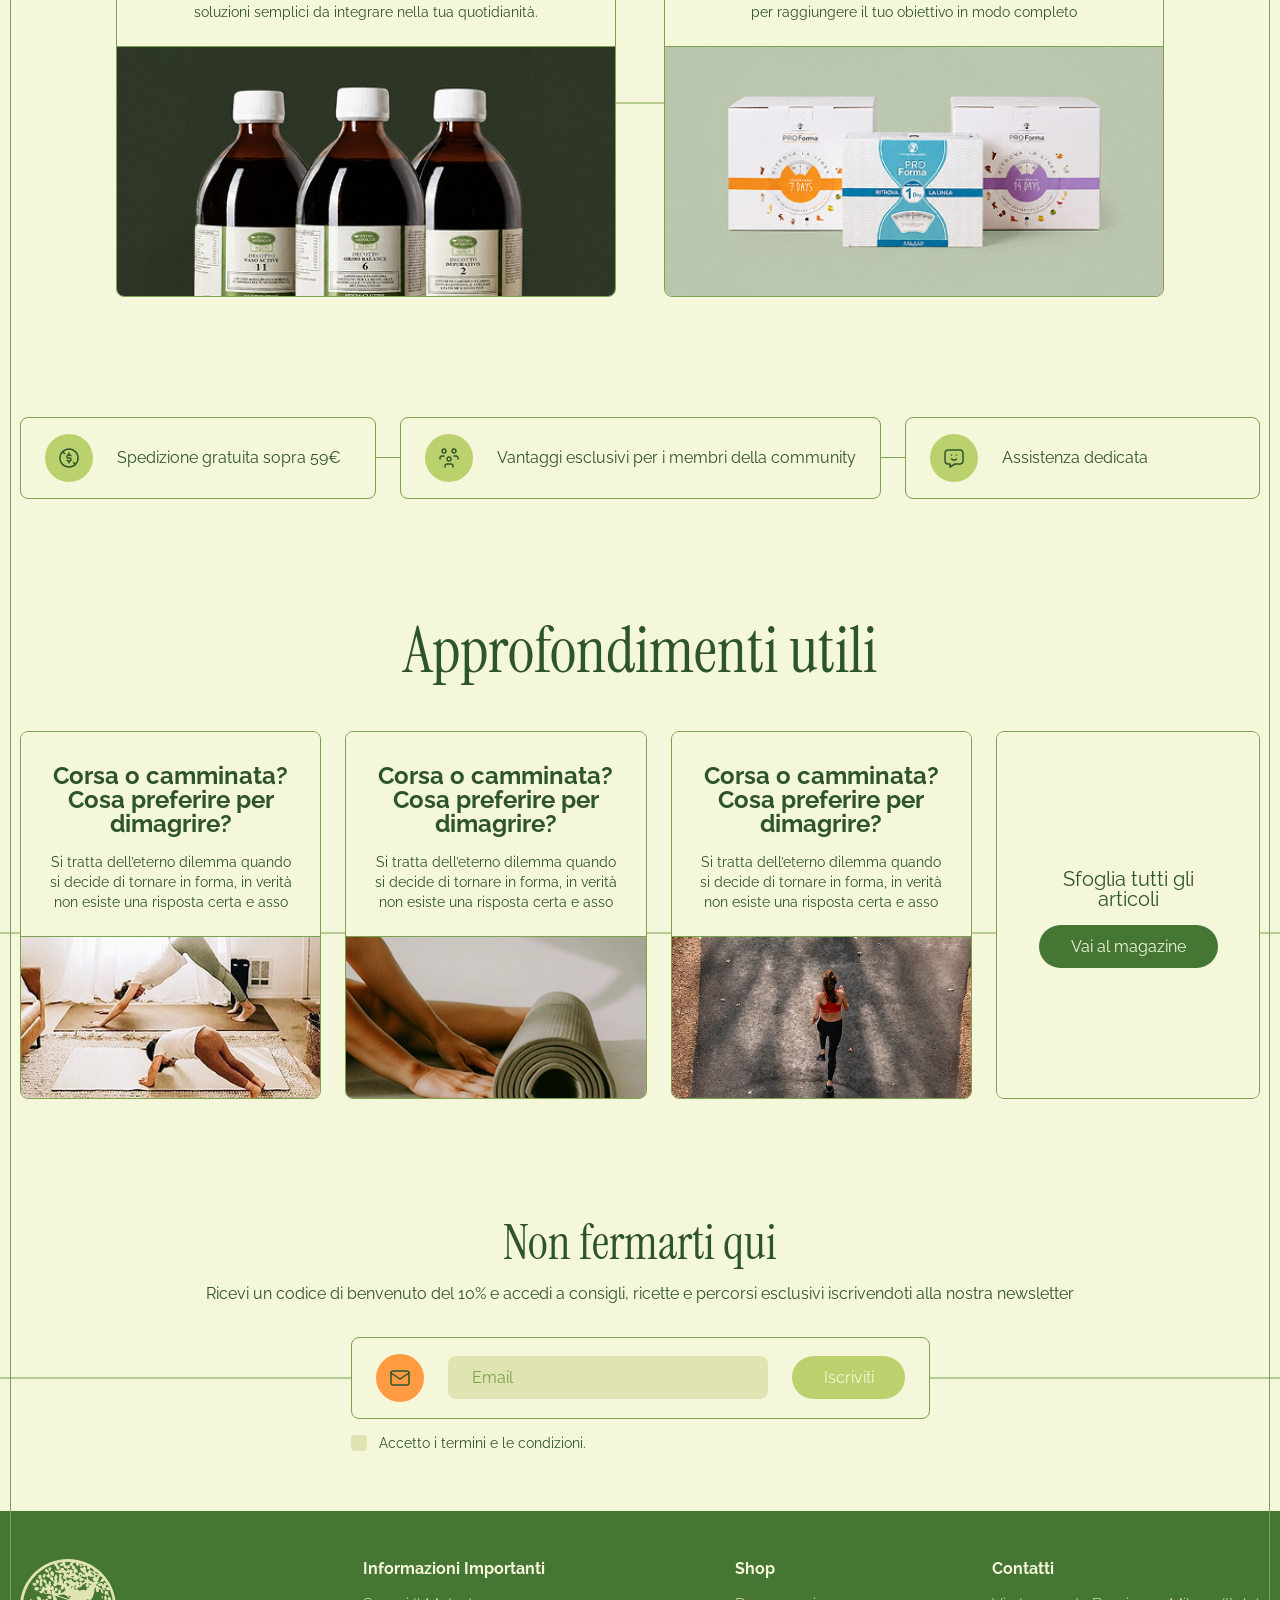
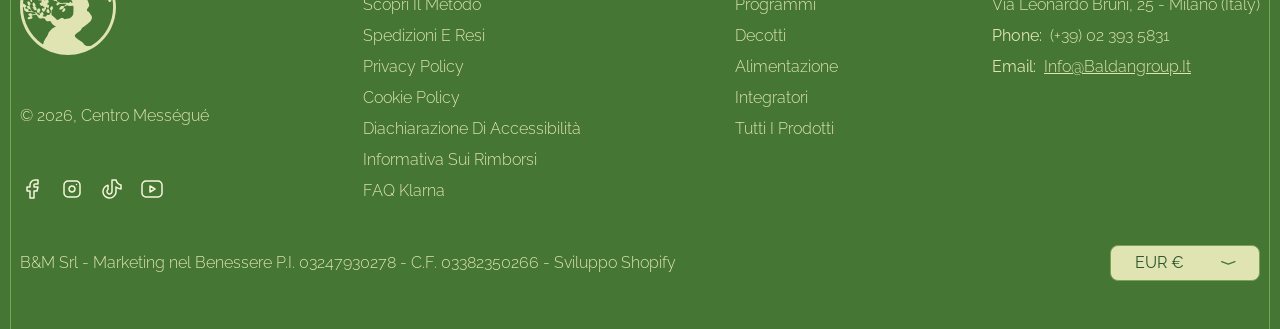
==== commit 9354187e: "fixed issues" ====
--- a/index.html
+++ b/index.html
@@ -581,231 +581,229 @@
 					<h2 class="title">Funziona nella vita reale, è testato per farlo.</h2>
 				</div>
 			</div>
-			<div class="container testimonial-container">
-				<div class="swiper testimonial-slider">
-					<div class="swiper-wrapper">
-						<div class="swiper-slide">
-							<div class="testimonial-item orange">
-								<div class="testimonial-text-item">
-									<div class="testimonial-text-content">
-										<h3 class="text">"Ottimi Prodotti li consiglio a chi vuol perdere peso in poco tempo
-											e senza tanti
-											sacrifici . Veloci nelle spedizioni e ottimi prezzi."</h3>
-									</div>
-									<div class="testimonial-author">
-										<div class="img">
-											<img src="./assets/images/testimonial-author.png" alt="testimonial-author.png">
-										</div>
-										<div class="content">
-											<h4 class="name">Marisa F.</h4>
-											<p class="designation">Torino, TO</p>
-										</div>
-									</div>
-								</div>
-							</div>
-						</div>
-						<div class="swiper-slide">
-							<div class="testimonial-item">
-								<div class="testimonial-bg-item">
-									<video class="testimonial-video">
-										<source src="./assets/videos/testimonial-video.mp4" type="video/mp4">
-									</video>
-									<div class="testimonial-overlay">
-										<div class="overlay-content-btm">
-											<div class="testimonial-author">
-												<div class="img">
-													<img src="./assets/images/testimonial-author2.png" alt="testimonial-author2.png">
-												</div>
-												<div class="content">
-													<h4 class="name">Elena S.</h4>
-													<p class="designation">Polignano a Mare, BA</p>
-												</div>
+			<div class="swiper testimonial-slider">
+				<div class="swiper-wrapper">
+					<div class="swiper-slide">
+						<div class="testimonial-item orange">
+							<div class="testimonial-text-item">
+								<div class="testimonial-text-content">
+									<h3 class="text">"Ottimi Prodotti li consiglio a chi vuol perdere peso in poco tempo
+										e senza tanti
+										sacrifici . Veloci nelle spedizioni e ottimi prezzi."</h3>
+								</div>
+								<div class="testimonial-author">
+									<div class="img">
+										<img src="./assets/images/testimonial-author.png" alt="testimonial-author.png">
+									</div>
+									<div class="content">
+										<h4 class="name">Marisa F.</h4>
+										<p class="designation">Torino, TO</p>
+									</div>
+								</div>
+							</div>
+						</div>
+					</div>
+					<div class="swiper-slide">
+						<div class="testimonial-item">
+							<div class="testimonial-bg-item">
+								<video class="testimonial-video">
+									<source src="./assets/videos/testimonial-video.mp4" type="video/mp4">
+								</video>
+								<div class="testimonial-overlay">
+									<div class="overlay-content-btm">
+										<div class="testimonial-author">
+											<div class="img">
+												<img src="./assets/images/testimonial-author2.png" alt="testimonial-author2.png">
 											</div>
-											<button class="video-play-btn">
-												<span class="icon">
-													<svg class="play-icon" width="24" height="24" viewBox="0 0 24 24" fill="none"
-														xmlns="http://www.w3.org/2000/svg">
-														<g clip-path="url(#clip0_331_5989)">
-															<path
-																d="M6 4.00028V20.0003C5.99995 20.1782 6.04737 20.3529 6.13738 20.5064C6.22739 20.6599 6.35672 20.7866 6.51202 20.8734C6.66733 20.9602 6.84299 21.0041 7.02088 21.0003C7.19878 20.9966 7.37245 20.9455 7.524 20.8523L20.524 12.8523C20.6696 12.7628 20.7898 12.6375 20.8733 12.4884C20.9567 12.3392 21.0005 12.1712 21.0005 12.0003C21.0005 11.8294 20.9567 11.6613 20.8733 11.5122C20.7898 11.363 20.6696 11.2378 20.524 11.1483L7.524 3.14828C7.37245 3.05505 7.19878 3.00393 7.02088 3.00022C6.84299 2.9965 6.66733 3.04032 6.51202 3.12714C6.35672 3.21397 6.22739 3.34066 6.13738 3.49414C6.04737 3.64763 5.99995 3.82235 6 4.00028Z"
-																fill="#2E542C" />
-														</g>
-														<defs>
-															<clipPath id="clip0_331_5989">
-																<rect width="24" height="24" fill="white" />
-															</clipPath>
-														</defs>
-													</svg>
-													<svg xmlns="http://www.w3.org/2000/svg" width="24" height="24" class="bi bi-pause pause-icon"
-														viewBox="0 0 16 16">
+											<div class="content">
+												<h4 class="name">Elena S.</h4>
+												<p class="designation">Polignano a Mare, BA</p>
+											</div>
+										</div>
+										<button class="video-play-btn">
+											<span class="icon">
+												<svg class="play-icon" width="24" height="24" viewBox="0 0 24 24" fill="none"
+													xmlns="http://www.w3.org/2000/svg">
+													<g clip-path="url(#clip0_331_5989)">
 														<path
-															d="M6 3.5a.5.5 0 0 1 .5.5v8a.5.5 0 0 1-1 0V4a.5.5 0 0 1 .5-.5m4 0a.5.5 0 0 1 .5.5v8a.5.5 0 0 1-1 0V4a.5.5 0 0 1 .5-.5"
+															d="M6 4.00028V20.0003C5.99995 20.1782 6.04737 20.3529 6.13738 20.5064C6.22739 20.6599 6.35672 20.7866 6.51202 20.8734C6.66733 20.9602 6.84299 21.0041 7.02088 21.0003C7.19878 20.9966 7.37245 20.9455 7.524 20.8523L20.524 12.8523C20.6696 12.7628 20.7898 12.6375 20.8733 12.4884C20.9567 12.3392 21.0005 12.1712 21.0005 12.0003C21.0005 11.8294 20.9567 11.6613 20.8733 11.5122C20.7898 11.363 20.6696 11.2378 20.524 11.1483L7.524 3.14828C7.37245 3.05505 7.19878 3.00393 7.02088 3.00022C6.84299 2.9965 6.66733 3.04032 6.51202 3.12714C6.35672 3.21397 6.22739 3.34066 6.13738 3.49414C6.04737 3.64763 5.99995 3.82235 6 4.00028Z"
 															fill="#2E542C" />
-													</svg>
-												</span>
-											</button>
-										</div>
-									</div>
-								</div>
-							</div>
-						</div>
-						<div class="swiper-slide">
-							<div class="testimonial-item">
-								<div class="testimonial-text-item" style="background: #7BA24E;">
-									<div class="testimonial-text-content">
-										<h3 class="text">"I prodotti Centro Mességué sono ottimi. Ne ho provati diversi....i
-											decotti sono
+													</g>
+													<defs>
+														<clipPath id="clip0_331_5989">
+															<rect width="24" height="24" fill="white" />
+														</clipPath>
+													</defs>
+												</svg>
+												<svg xmlns="http://www.w3.org/2000/svg" width="24" height="24" class="bi bi-pause pause-icon"
+													viewBox="0 0 16 16">
+													<path
+														d="M6 3.5a.5.5 0 0 1 .5.5v8a.5.5 0 0 1-1 0V4a.5.5 0 0 1 .5-.5m4 0a.5.5 0 0 1 .5.5v8a.5.5 0 0 1-1 0V4a.5.5 0 0 1 .5-.5"
+														fill="#2E542C" />
+												</svg>
+											</span>
+										</button>
+									</div>
+								</div>
+							</div>
+						</div>
+					</div>
+					<div class="swiper-slide">
+						<div class="testimonial-item">
+							<div class="testimonial-text-item" style="background: #7BA24E;">
+								<div class="testimonial-text-content">
+									<h3 class="text">"I prodotti Centro Mességué sono ottimi. Ne ho provati diversi....i
+										decotti sono
+										eccezionali ma anche le barrette e gli snack molto buoni! Le consegne sono
+										sempre puntuali e i
+										prodotti imballati in maniera egregia. Azienda seria e precisa."</h3>
+								</div>
+								<div class="testimonial-author">
+									<div class="img">
+										<img src="./assets/images/testimonial-author3.png" alt="testimonial-author3.png">
+									</div>
+									<div class="content">
+										<h4 class="name">Giorgia C.</h4>
+										<p class="designation">Gorgonzola, MI</p>
+									</div>
+								</div>
+							</div>
+						</div>
+					</div>
+					<div class="swiper-slide">
+						<div class="testimonial-item">
+							<div class="testimonial-bg-item img">
+								<img src="./assets/images/testimonial-img.jpg" alt="testimonial-img.jpg">
+								<div class="testimonial-overlay">
+									<div class="overlay-content-top">
+										<h3 class="text">"I prodotti Centro Mességué sono ottimi. Ne ho provati
+											diversi.... i decotti sono
 											eccezionali ma anche le barrette e gli snack molto buoni! Le consegne sono
 											sempre puntuali e i
 											prodotti imballati in maniera egregia. Azienda seria e precisa."</h3>
 									</div>
-									<div class="testimonial-author">
-										<div class="img">
-											<img src="./assets/images/testimonial-author3.png" alt="testimonial-author3.png">
-										</div>
-										<div class="content">
-											<h4 class="name">Giorgia C.</h4>
-											<p class="designation">Gorgonzola, MI</p>
-										</div>
-									</div>
-								</div>
-							</div>
-						</div>
-						<div class="swiper-slide">
-							<div class="testimonial-item">
-								<div class="testimonial-bg-item img">
-									<img src="./assets/images/testimonial-img.jpg" alt="testimonial-img.jpg">
-									<div class="testimonial-overlay">
-										<div class="overlay-content-top">
-											<h3 class="text">"I prodotti Centro Mességué sono ottimi. Ne ho provati
-												diversi.... i decotti sono
-												eccezionali ma anche le barrette e gli snack molto buoni! Le consegne sono
-												sempre puntuali e i
-												prodotti imballati in maniera egregia. Azienda seria e precisa."</h3>
-										</div>
-										<div class="overlay-content-btm">
-											<div class="testimonial-author">
-												<div class="img">
-													<img src="./assets/images/testimonial-author4.png" alt="testimonial-author4.png">
-												</div>
-												<div class="content">
-													<h4 class="name">Paola R.</h4>
-													<p class="designation">Nardò, LE</p>
-												</div>
+									<div class="overlay-content-btm">
+										<div class="testimonial-author">
+											<div class="img">
+												<img src="./assets/images/testimonial-author4.png" alt="testimonial-author4.png">
 											</div>
-										</div>
-									</div>
-								</div>
-							</div>
-						</div>
-						<div class="swiper-slide">
-							<div class="testimonial-item orange">
-								<div class="testimonial-text-item">
-									<div class="testimonial-text-content">
-										<h3 class="text">"Ottimi Prodotti li consiglio a chi vuol perdere peso in poco tempo
-											e senza tanti
-											sacrifici . Veloci nelle spedizioni e ottimi prezzi."</h3>
-									</div>
-									<div class="testimonial-author">
-										<div class="img">
-											<img src="./assets/images/testimonial-author.png" alt="testimonial-author.png">
-										</div>
-										<div class="content">
-											<h4 class="name">Marisa F.</h4>
-											<p class="designation">Torino, TO</p>
-										</div>
-									</div>
-								</div>
-							</div>
-						</div>
-						<div class="swiper-slide">
-							<div class="testimonial-item">
-								<div class="testimonial-bg-item">
-									<video class="testimonial-video">
-										<source src="./assets/videos/testimonial-video.mp4" type="video/mp4">
-									</video>
-									<div class="testimonial-overlay">
-										<div class="overlay-content-btm">
-											<div class="testimonial-author">
-												<div class="img">
-													<img src="./assets/images/testimonial-author2.png" alt="testimonial-author2.png">
-												</div>
-												<div class="content">
-													<h4 class="name">Elena S.</h4>
-													<p class="designation">Polignano a Mare, BA</p>
-												</div>
+											<div class="content">
+												<h4 class="name">Paola R.</h4>
+												<p class="designation">Nardò, LE</p>
 											</div>
-											<button class="video-play-btn">
-												<span class="icon">
-													<svg class="play-icon" width="24" height="24" viewBox="0 0 24 24" fill="none"
-														xmlns="http://www.w3.org/2000/svg">
-														<g clip-path="url(#clip0_331_5989)">
-															<path
-																d="M6 4.00028V20.0003C5.99995 20.1782 6.04737 20.3529 6.13738 20.5064C6.22739 20.6599 6.35672 20.7866 6.51202 20.8734C6.66733 20.9602 6.84299 21.0041 7.02088 21.0003C7.19878 20.9966 7.37245 20.9455 7.524 20.8523L20.524 12.8523C20.6696 12.7628 20.7898 12.6375 20.8733 12.4884C20.9567 12.3392 21.0005 12.1712 21.0005 12.0003C21.0005 11.8294 20.9567 11.6613 20.8733 11.5122C20.7898 11.363 20.6696 11.2378 20.524 11.1483L7.524 3.14828C7.37245 3.05505 7.19878 3.00393 7.02088 3.00022C6.84299 2.9965 6.66733 3.04032 6.51202 3.12714C6.35672 3.21397 6.22739 3.34066 6.13738 3.49414C6.04737 3.64763 5.99995 3.82235 6 4.00028Z"
-																fill="#2E542C" />
-														</g>
-														<defs>
-															<clipPath id="clip0_331_5989">
-																<rect width="24" height="24" fill="white" />
-															</clipPath>
-														</defs>
-													</svg>
-													<svg xmlns="http://www.w3.org/2000/svg" width="24" height="24" class="bi bi-pause pause-icon"
-														viewBox="0 0 16 16">
+										</div>
+									</div>
+								</div>
+							</div>
+						</div>
+					</div>
+					<div class="swiper-slide">
+						<div class="testimonial-item orange">
+							<div class="testimonial-text-item">
+								<div class="testimonial-text-content">
+									<h3 class="text">"Ottimi Prodotti li consiglio a chi vuol perdere peso in poco tempo
+										e senza tanti
+										sacrifici . Veloci nelle spedizioni e ottimi prezzi."</h3>
+								</div>
+								<div class="testimonial-author">
+									<div class="img">
+										<img src="./assets/images/testimonial-author.png" alt="testimonial-author.png">
+									</div>
+									<div class="content">
+										<h4 class="name">Marisa F.</h4>
+										<p class="designation">Torino, TO</p>
+									</div>
+								</div>
+							</div>
+						</div>
+					</div>
+					<div class="swiper-slide">
+						<div class="testimonial-item">
+							<div class="testimonial-bg-item">
+								<video class="testimonial-video">
+									<source src="./assets/videos/testimonial-video.mp4" type="video/mp4">
+								</video>
+								<div class="testimonial-overlay">
+									<div class="overlay-content-btm">
+										<div class="testimonial-author">
+											<div class="img">
+												<img src="./assets/images/testimonial-author2.png" alt="testimonial-author2.png">
+											</div>
+											<div class="content">
+												<h4 class="name">Elena S.</h4>
+												<p class="designation">Polignano a Mare, BA</p>
+											</div>
+										</div>
+										<button class="video-play-btn">
+											<span class="icon">
+												<svg class="play-icon" width="24" height="24" viewBox="0 0 24 24" fill="none"
+													xmlns="http://www.w3.org/2000/svg">
+													<g clip-path="url(#clip0_331_5989)">
 														<path
-															d="M6 3.5a.5.5 0 0 1 .5.5v8a.5.5 0 0 1-1 0V4a.5.5 0 0 1 .5-.5m4 0a.5.5 0 0 1 .5.5v8a.5.5 0 0 1-1 0V4a.5.5 0 0 1 .5-.5"
+															d="M6 4.00028V20.0003C5.99995 20.1782 6.04737 20.3529 6.13738 20.5064C6.22739 20.6599 6.35672 20.7866 6.51202 20.8734C6.66733 20.9602 6.84299 21.0041 7.02088 21.0003C7.19878 20.9966 7.37245 20.9455 7.524 20.8523L20.524 12.8523C20.6696 12.7628 20.7898 12.6375 20.8733 12.4884C20.9567 12.3392 21.0005 12.1712 21.0005 12.0003C21.0005 11.8294 20.9567 11.6613 20.8733 11.5122C20.7898 11.363 20.6696 11.2378 20.524 11.1483L7.524 3.14828C7.37245 3.05505 7.19878 3.00393 7.02088 3.00022C6.84299 2.9965 6.66733 3.04032 6.51202 3.12714C6.35672 3.21397 6.22739 3.34066 6.13738 3.49414C6.04737 3.64763 5.99995 3.82235 6 4.00028Z"
 															fill="#2E542C" />
-													</svg>
-												</span>
-											</button>
-										</div>
-									</div>
-								</div>
-							</div>
-						</div>
-						<div class="swiper-slide">
-							<div class="testimonial-item">
-								<div class="testimonial-text-item" style="background: #7BA24E;">
-									<div class="testimonial-text-content">
-										<h3 class="text">"I prodotti Centro Mességué sono ottimi. Ne ho provati diversi....i
-											decotti sono
+													</g>
+													<defs>
+														<clipPath id="clip0_331_5989">
+															<rect width="24" height="24" fill="white" />
+														</clipPath>
+													</defs>
+												</svg>
+												<svg xmlns="http://www.w3.org/2000/svg" width="24" height="24" class="bi bi-pause pause-icon"
+													viewBox="0 0 16 16">
+													<path
+														d="M6 3.5a.5.5 0 0 1 .5.5v8a.5.5 0 0 1-1 0V4a.5.5 0 0 1 .5-.5m4 0a.5.5 0 0 1 .5.5v8a.5.5 0 0 1-1 0V4a.5.5 0 0 1 .5-.5"
+														fill="#2E542C" />
+												</svg>
+											</span>
+										</button>
+									</div>
+								</div>
+							</div>
+						</div>
+					</div>
+					<div class="swiper-slide">
+						<div class="testimonial-item">
+							<div class="testimonial-text-item" style="background: #7BA24E;">
+								<div class="testimonial-text-content">
+									<h3 class="text">"I prodotti Centro Mességué sono ottimi. Ne ho provati diversi....i
+										decotti sono
+										eccezionali ma anche le barrette e gli snack molto buoni! Le consegne sono
+										sempre puntuali e i
+										prodotti imballati in maniera egregia. Azienda seria e precisa."</h3>
+								</div>
+								<div class="testimonial-author">
+									<div class="img">
+										<img src="./assets/images/testimonial-author3.png" alt="testimonial-author3.png">
+									</div>
+									<div class="content">
+										<h4 class="name">Giorgia C.</h4>
+										<p class="designation">Gorgonzola, MI</p>
+									</div>
+								</div>
+							</div>
+						</div>
+					</div>
+					<div class="swiper-slide">
+						<div class="testimonial-item">
+							<div class="testimonial-bg-item img">
+								<img src="./assets/images/testimonial-img.jpg" alt="testimonial-img.jpg">
+								<div class="testimonial-overlay">
+									<div class="overlay-content-top">
+										<h3 class="text">"I prodotti Centro Mességué sono ottimi. Ne ho provati
+											diversi.... i decotti sono
 											eccezionali ma anche le barrette e gli snack molto buoni! Le consegne sono
 											sempre puntuali e i
 											prodotti imballati in maniera egregia. Azienda seria e precisa."</h3>
 									</div>
-									<div class="testimonial-author">
-										<div class="img">
-											<img src="./assets/images/testimonial-author3.png" alt="testimonial-author3.png">
-										</div>
-										<div class="content">
-											<h4 class="name">Giorgia C.</h4>
-											<p class="designation">Gorgonzola, MI</p>
-										</div>
-									</div>
-								</div>
-							</div>
-						</div>
-						<div class="swiper-slide">
-							<div class="testimonial-item">
-								<div class="testimonial-bg-item img">
-									<img src="./assets/images/testimonial-img.jpg" alt="testimonial-img.jpg">
-									<div class="testimonial-overlay">
-										<div class="overlay-content-top">
-											<h3 class="text">"I prodotti Centro Mességué sono ottimi. Ne ho provati
-												diversi.... i decotti sono
-												eccezionali ma anche le barrette e gli snack molto buoni! Le consegne sono
-												sempre puntuali e i
-												prodotti imballati in maniera egregia. Azienda seria e precisa."</h3>
-										</div>
-										<div class="overlay-content-btm">
-											<div class="testimonial-author">
-												<div class="img">
-													<img src="./assets/images/testimonial-author4.png" alt="testimonial-author4.png">
-												</div>
-												<div class="content">
-													<h4 class="name">Paola R.</h4>
-													<p class="designation">Nardò, LE</p>
-												</div>
+									<div class="overlay-content-btm">
+										<div class="testimonial-author">
+											<div class="img">
+												<img src="./assets/images/testimonial-author4.png" alt="testimonial-author4.png">
+											</div>
+											<div class="content">
+												<h4 class="name">Paola R.</h4>
+												<p class="designation">Nardò, LE</p>
 											</div>
 										</div>
 									</div>
@@ -1028,7 +1026,8 @@
 								una risposta certa e asso</p>
 						</div>
 						<div class="img">
-							<img src="./assets/images/blog-img.jpg" alt="blog-img.jpg">
+							<img class="main-img" src="./assets/images/blog-img.jpg" alt="blog-img.jpg">
+							<img class="hover-img" src="./assets/images/blog-hover-img.jpg" alt="blog-hover-img.jpg">
 							<div class="overlay">
 								<a href="#!" class="btn secondary-btn">Leggi l’articolo</a>
 							</div>
@@ -1043,6 +1042,7 @@
 						</div>
 						<div class="img">
 							<img src="./assets/images/blog-img2.jpg" alt="blog-img2.jpg">
+							<img class="hover-img" src="./assets/images/blog-hover-img.jpg" alt="blog-hover-img.jpg">
 							<div class="overlay">
 								<a href="#!" class="btn secondary-btn">Leggi l’articolo</a>
 							</div>
@@ -1057,6 +1057,7 @@
 						</div>
 						<div class="img">
 							<img src="./assets/images/blog-img3.jpg" alt="blog-img3.jpg">
+							<img class="hover-img" src="./assets/images/blog-hover-img.jpg" alt="blog-hover-img.jpg">
 							<div class="overlay">
 								<a href="#!" class="btn secondary-btn">Leggi l’articolo</a>
 							</div>
--- a/assets/css/blog-section.css
+++ b/assets/css/blog-section.css
@@ -42,6 +42,7 @@
     justify-content: space-between;
     border-radius: 8px;
     overflow: hidden;
+    transition: all ease .3s;
 }
 
 .blog-item:last-child {
@@ -71,6 +72,10 @@
     gap: 16px;
 }
 
+.blog-item:last-child:hover {
+    border-color: var(--item-bg2);
+}
+
 .blog-item:last-child:hover .content {
     background: var(--item-bg2);
 }
@@ -114,6 +119,23 @@
 
 .blog-item .img {
     position: relative;
+}
+
+.blog-item .img .hover-img {
+    position: absolute;
+    transition: all ease .3s;
+    z-index: 1;
+    opacity: 0;
+    visibility: hidden;
+    width: 100%;
+    height: 100%;
+    left: 0;
+    top: 0;
+}
+
+.blog-item:hover .img .hover-img {
+    opacity: 1;
+    visibility: visible;
 }
 
 .blog-item .img .overlay {
@@ -130,6 +152,7 @@
     opacity: 0;
     visibility: hidden;
     transition: all ease .3s;
+    z-index: 2;
 }
 
 .blog-item:hover .img .overlay {
--- a/assets/css/testimonial-section.css
+++ b/assets/css/testimonial-section.css
@@ -18,6 +18,7 @@
 .swiper.testimonial-slider {
     height: auto;
     padding: 0 20px;
+    z-index: 99999;
 }
 
 .swiper.testimonial-slider::before {
--- a/assets/css/main.css
+++ b/assets/css/main.css
@@ -179,38 +179,8 @@
     position: relative;
 }
 
-/* .container::before {
-    position: absolute;
-    content: "";
-    left: 0;
-    top: 50%;
-    transform: translateY(-50%);
-    width: 1px;
-    height: 4000%;
-    background: var(--border-color);
-    z-index: 999;
-}
-
-.container::after {
-    position: absolute;
-    content: "";
-    right: 0;
-    top: 50%;
-    transform: translateY(-50%);
-    width: 1px;
-    height: 4000%;
-    background: var(--border-color);
-    z-index: 999;
-} */
-
 .section {
     padding: 60px 0;
-}
-
-
-section,
-.section {
-    overflow: hidden;
 }
 
 .pt-0 {
@@ -848,11 +818,6 @@
 @media only screen and (max-width: 1384px) {
 
     /* common css start */
-    /* .container {
-        padding: 0 10px;
-        margin: 0 10px;
-    } */
-
     body::before {
         left: 10px;
     }
@@ -924,7 +889,6 @@
     /* common css start */
     .container {
         padding: 0 16px;
-        /* margin: 0 8px; */
     }
 
     body::before {
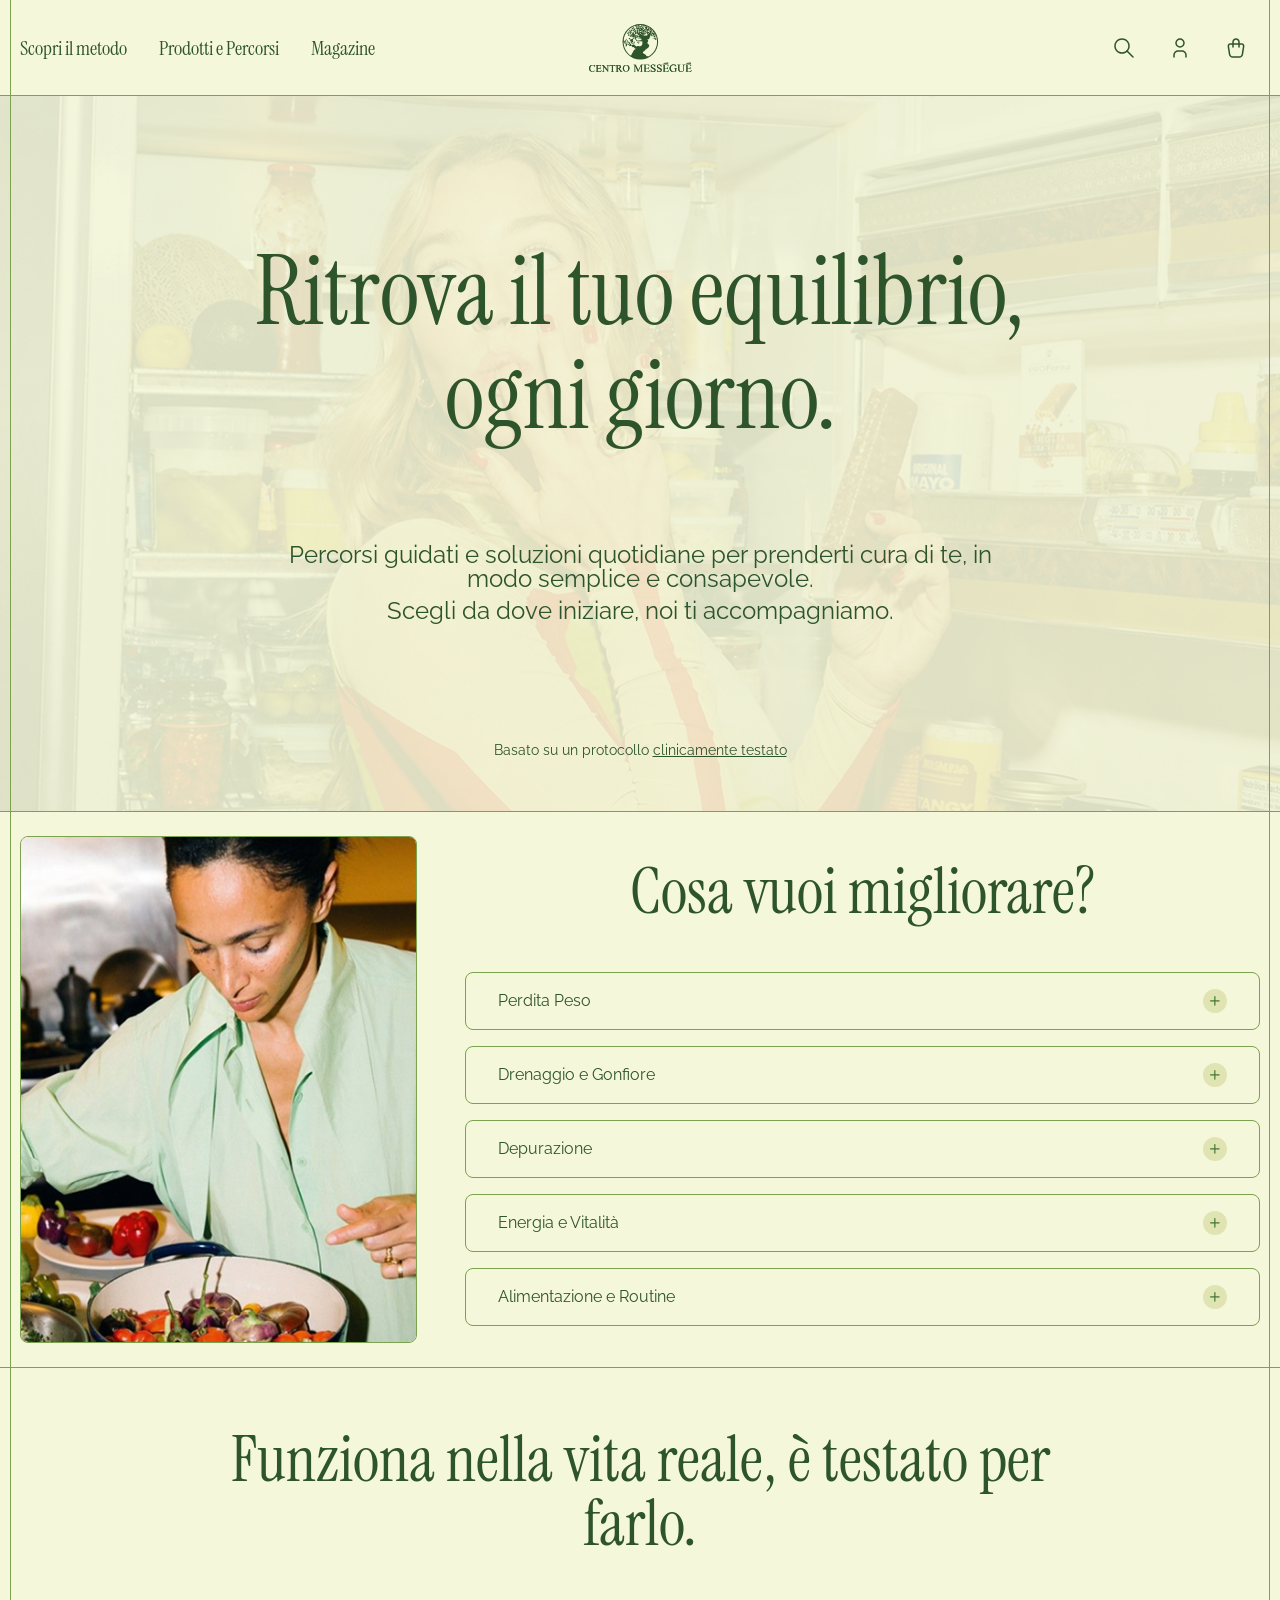
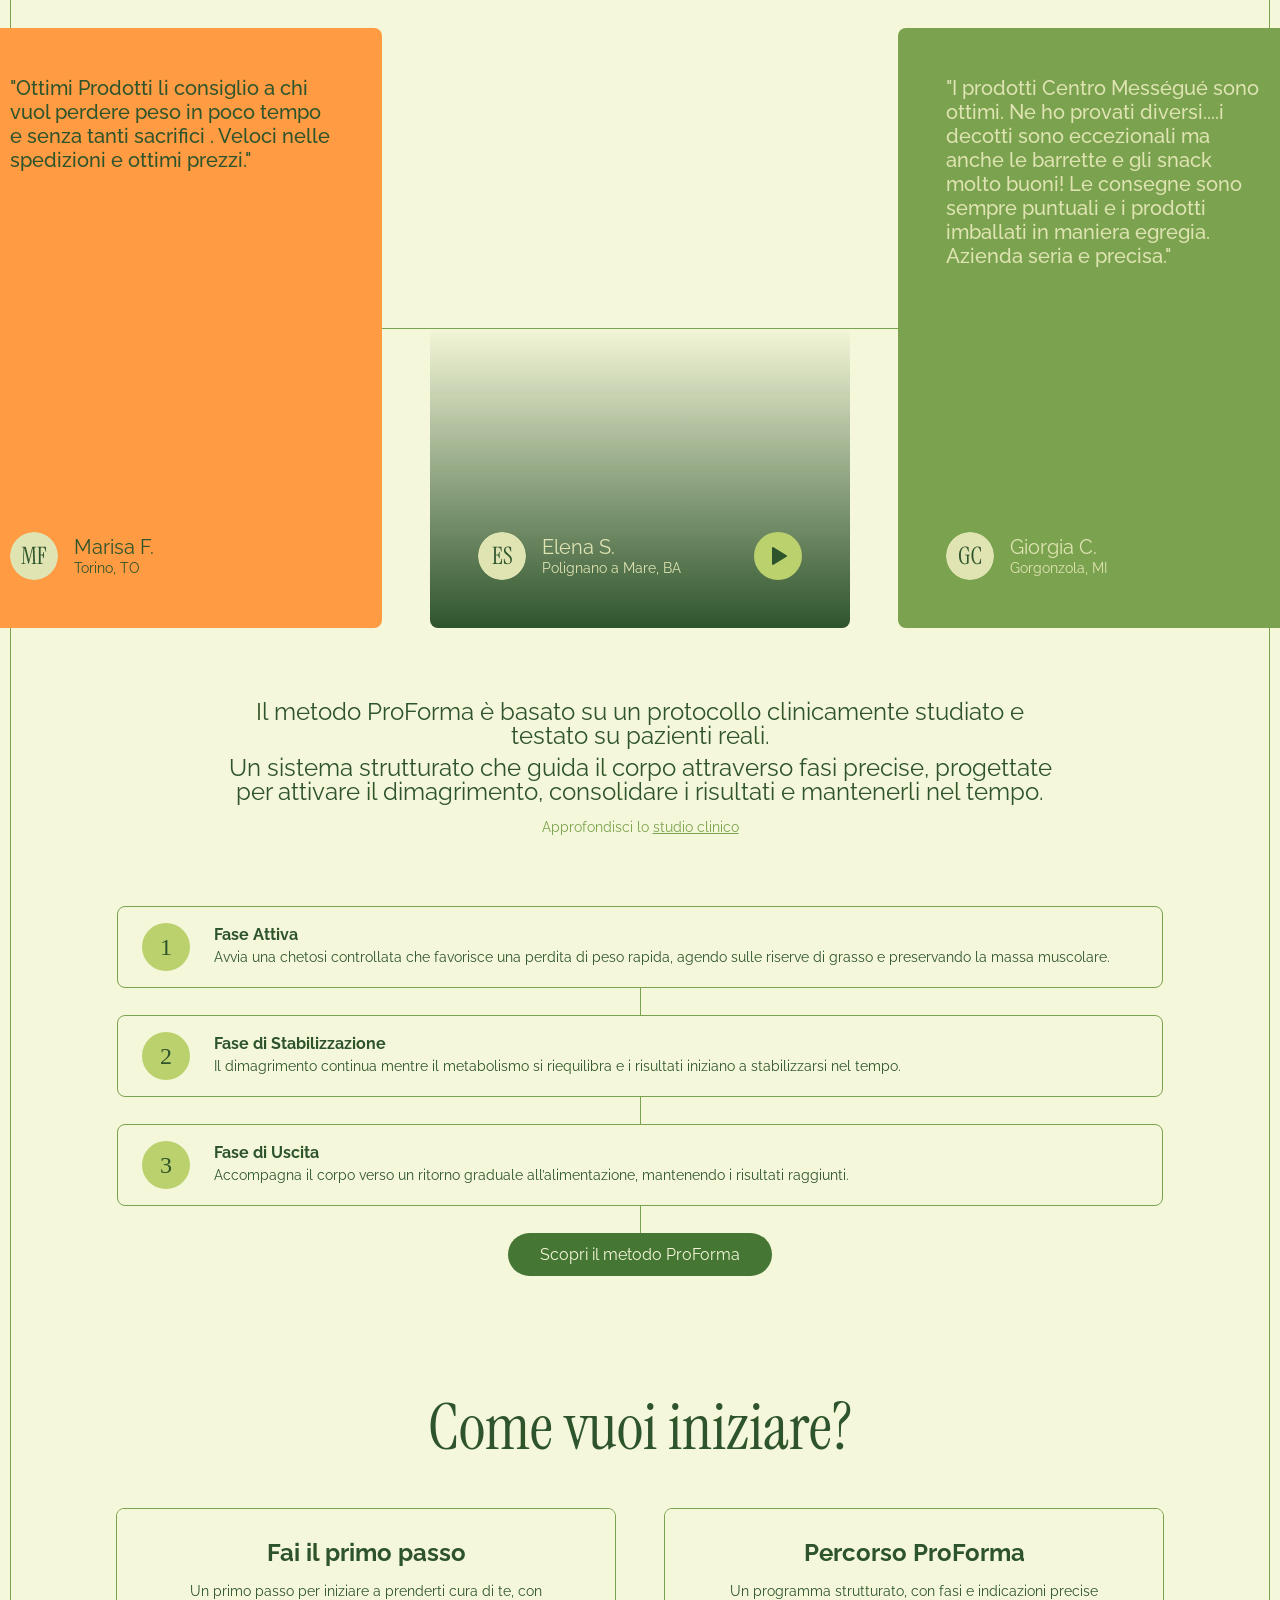
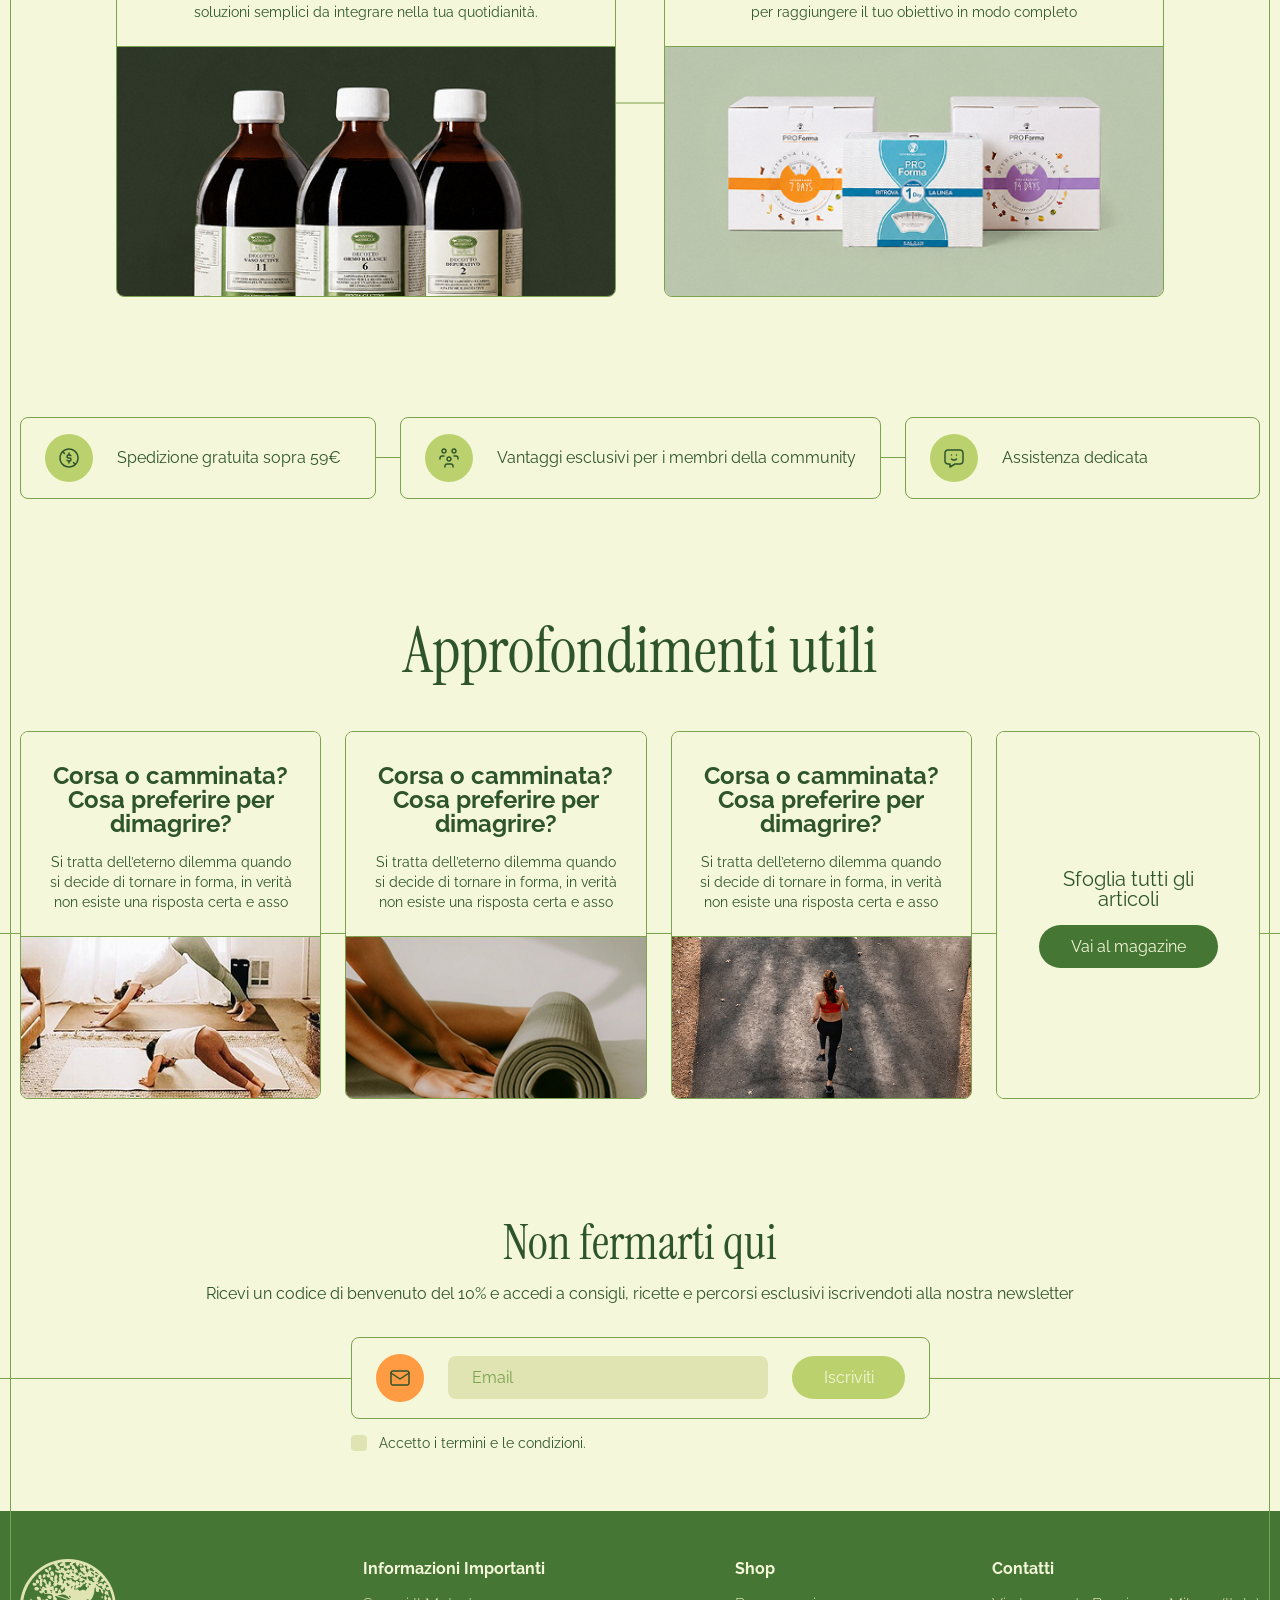
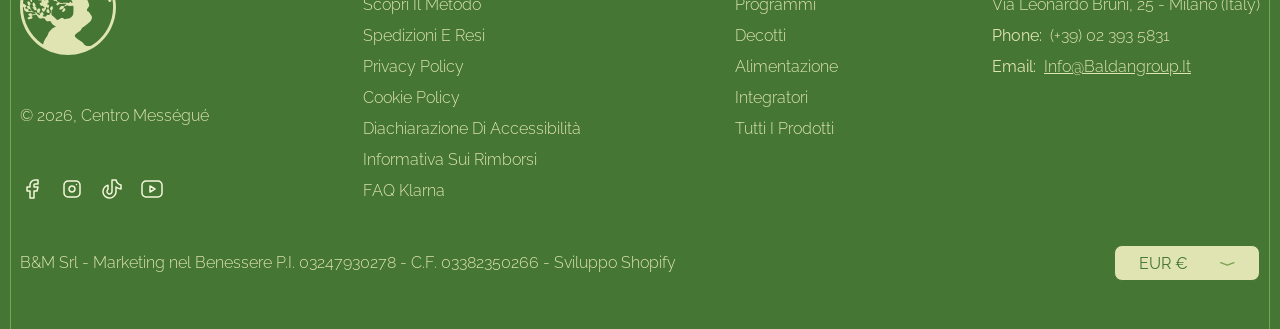
==== commit 4a34fbfa: "navbar hover color issue fixed, accordion font-weight issue fixed, footer custom select added" ====
--- a/index.html
+++ b/index.html
@@ -1245,7 +1245,48 @@
 						<p>B&M Srl - Marketing nel Benessere P.I. 03247930278 - C.F. 03382350266 - Sviluppo Shopify</p>
 					</div>
 					<div class="copyright-field">
-						<div class="price-select-field">
+						<div class="footer-select-field-item">
+							<div class="footer-select-field-heading">
+								<p class="title">EUR €</p>
+								<span class="icon">
+									<svg width="15" height="4" viewBox="0 0 15 4" fill="none" xmlns="http://www.w3.org/2000/svg">
+										<path d="M0.625 0.625L7.29167 3.125L13.9583 0.625" stroke="#7BA24E" stroke-width="1.25"
+											stroke-linecap="round" stroke-linejoin="round" />
+									</svg>
+								</span>
+							</div>
+							<div class="drop">
+								<div class="footer-select-field footer-radio-field">
+									<input type="radio" id="czk" name="footer_price">
+									<label for="czk"><span class="box"></span>CZK Kč</label>
+								</div>
+								<div class="footer-select-field footer-radio-field">
+									<input type="radio" id="dkk" name="footer_price">
+									<label for="dkk"><span class="box"></span>DKK kr.</label>
+								</div>
+									<div class="footer-select-field footer-radio-field">
+									<input type="radio" id="eur" name="footer_price">
+									<label for="eur"><span class="box"></span>EUR €</label>
+								</div>
+									<div class="footer-select-field footer-radio-field">
+									<input type="radio" id="huf" name="footer_price">
+									<label for="huf"><span class="box"></span>HUF Ft</label>
+								</div>
+									<div class="footer-select-field footer-radio-field">
+									<input type="radio" id="pln" name="footer_price">
+									<label for="pln"><span class="box"></span>PLN zł</label>
+								</div>
+									<div class="footer-select-field footer-radio-field">
+									<input type="radio" id="ron" name="footer_price">
+									<label for="ron"><span class="box"></span>RON Lei</label>
+								</div>
+									<div class="footer-select-field footer-radio-field">
+									<input type="radio" id="sek" name="footer_price">
+									<label for="sek"><span class="box"></span>SEK kr</label>
+								</div>
+							</div>
+						</div>
+						<!-- <div class="price-select-field">
 							<select>
 								<option value="1">EUR €</option>
 								<option value="2">EUR €</option>
@@ -1257,7 +1298,7 @@
 										stroke-linecap="round" stroke-linejoin="round" />
 								</svg>
 							</span>
-						</div>
+						</div> -->
 					</div>
 				</div>
 			</div>
--- a/assets/css/footer.css
+++ b/assets/css/footer.css
@@ -94,26 +94,126 @@
     font-weight: 300;
 }
 
-.price-select-field {
+
+.footer-select-field-item {
     position: relative;
-}
-
-.copyright-field select {
-    padding: 0 42px 0 24px;
-    height: 36px;
+    cursor: pointer;
+    user-select: none;
+}
+
+.footer-select-field-heading {
+    display: flex;
+    align-items: center;
+    justify-content: space-between;
+    gap: 32px;
     background: var(--item-bg2);
+    padding: 10px 24px 8px;
+    border: 1px solid var(--brand-color);
+    border-radius: 8px;
+}
+
+.footer-select-field-heading .title {
+    color: var(--brand-color);
+    line-height: 1;
+}
+
+.footer-select-field-heading .icon {
+    display: flex;
+}
+
+.footer-select-field-item .drop {
+    background: var(--item-bg5);
+    border: 1px solid var(--border-color);
+    right: 0;
+    opacity: 0;
+    position: absolute;
+    bottom: 170%;
+    transition: all ease .3s;
+    z-index: 1;
+    width: 100%;
     border-radius: 8px;
     overflow: hidden;
-    min-width: 150px;
-}
-
-.copyright-field .icon {
+}
+
+.footer-select-field-item.active .drop {
+    opacity: 1;
+    bottom: 140%;
+}
+
+.footer-select-field {
+    width: 100%;
+    border-bottom: 1px solid var(--border-color);
+    position: relative;
+}
+
+.footer-select-field:last-child {
+    border-bottom: 0;
+}
+
+.footer-select-field input {
     position: absolute;
+    left: 50%;
     top: 50%;
-    right: 24px;
-    transform: translateY(-50%);
-    display: flex;
-    /* z-index: -1; */
+    transform: translate(-50%, -50%) !important;
+    width: 0;
+    height: 0;
+    opacity: 0;
+    visibility: hidden;
+    user-select: none;
+}
+
+.footer-select-field label {
+    display: flex;
+    align-items: center;
+    gap: 16px;
+    position: relative;
+    vertical-align: middle;
+    cursor: pointer;
+    -webkit-appearance: none;
+    color: var(--paragraph-text-color);
+    font-size: 16px;
+    font-weight: 400;
+    text-wrap-mode: nowrap;
+    width: 100%;
+    padding: 8px 16px;
+    user-select: none;
+}
+
+.footer-select-field label .box {
+    background: var(--item-bg2);
+    display: block;
+    overflow: hidden;
+    width: 16px;
+    height: 16px;
+    position: relative;
+}
+
+.footer-radio-field label .box {
+    border-radius: 50px;
+}
+
+.footer-radio-field label .box::before {
+    position: absolute;
+    content: "";
+    left: 50%;
+    top: 50%;
+    transform: translate(-50%, -50%);
+    width: 8px;
+    height: 8px;
+    border-radius: 50px;
+    background: var(--brand-color);
+    z-index: 1;
+    opacity: 0;
+    visibility: hidden;
+}
+
+.footer-radio-field input[type="radio"]:checked~label .box::before {
+    opacity: 1;
+    visibility: visible;
+}
+
+.footer-radio-field input[type="radio"]:checked~label {
+    font-weight: 700;
 }
 
 /* footer-section css end */
--- a/assets/css/newsletter-section.css
+++ b/assets/css/newsletter-section.css
@@ -39,9 +39,10 @@
     top: 50%;
     transform: translateY(-50%);
     width: 100%;
-    height: 1px;
+    height: 0.1px;
     z-index: -1;
     background: var(--border-color);
+    overflow: hidden;
 }
 
 .newsletter-field .icon {
--- a/assets/css/blog-section.css
+++ b/assets/css/blog-section.css
@@ -29,7 +29,7 @@
     left: 0;
     top: 55%;
     transform: translateY(-50%);
-    height: 1px;
+    height: 0.1px;
     width: 100%;
     background: var(--border-color);
     z-index: -1;
--- a/assets/css/testimonial-section.css
+++ b/assets/css/testimonial-section.css
@@ -18,7 +18,7 @@
 .swiper.testimonial-slider {
     height: auto;
     padding: 0 20px;
-    z-index: 99999;
+    z-index: 9999;
 }
 
 .swiper.testimonial-slider::before {
--- a/assets/css/faq-section.css
+++ b/assets/css/faq-section.css
@@ -82,7 +82,6 @@
 
 .faq-link-wrap-item .item-title-wrapper .item-title {
     font-size: 16px;
-    font-weight: 700;
     transition: ease .3s;
     user-select: none;
     line-height: 100%;
--- a/assets/css/hero-section.css
+++ b/assets/css/hero-section.css
@@ -1,13 +1,4 @@
 /* hero section css start */
-/* .hero-slider-section {
-    background-image: url("../images/hero-bg.png");
-    background-position: top center;
-    background-repeat: no-repeat;
-    background-size: cover;
-    background-color: var(--item-bg5);
-    transition: all ease 2s;
-} */
-
 .hero-slider-section {
     background-image: url("../images/hero-bg.png");
     background-position: top center;
@@ -19,6 +10,7 @@
     align-items: center;
     justify-content: center;
     position: relative;
+    overflow: hidden;
 }
 
 .hero-slider-section .container {
@@ -102,11 +94,6 @@
 @media only screen and (max-width:992px) {
 
     /* hero section css start */
-    .hero-slider-section {
-        height: calc(100dvh - 65px);
-    }
-
-
     .hero-slider-section.green .hero-content .title {
         padding: 0 20px;
     }
--- a/assets/css/navbar.css
+++ b/assets/css/navbar.css
@@ -7,10 +7,34 @@
     right: 0;
     transition: ease 2s;
     width: 100%;
-    z-index: 999;
+    z-index: 99999;
     border-bottom: 1px solid var(--border-color);
     height: 96px;
     overflow: hidden;
+}
+
+.navbar-megamenu-content::before,
+.navbar::before {
+    position: absolute;
+    content: "";
+    left: 24px;
+    top: 0;
+    width: 1px;
+    height: 100%;
+    background: var(--border-color);
+    z-index: 1;
+}
+
+.navbar-megamenu-content::after,
+.navbar::after {
+    position: absolute;
+    content: "";
+    right: 24px;
+    top: 0;
+    width: 1px;
+    height: 100%;
+    background: var(--border-color);
+    z-index: 1;
 }
 
 .navbar.green {
@@ -191,7 +215,7 @@
     justify-content: center;
     gap: 8px;
     padding: 34.5px 0;
-    color: var(--item-bg);
+    color: var(--paragraph-text-color);
     font-size: 20px;
     font-weight: 400;
     transition: all ease .3s;
@@ -202,6 +226,10 @@
 
 .navbar-link:hover .navbar-link-title {
     color: var(--item-bg6);
+}
+
+.navbar-link.active .navbar-link-title {
+    color: var(--item-bg);
 }
 
 .navbar-link-title .icon {
@@ -503,7 +531,7 @@
     width: 100vw;
     background-color: rgba(0, 0, 0, 0.5);
     height: 100vh;
-    z-index: 9999;
+    z-index: 99999;
     transition: 300ms;
     opacity: 0;
     visibility: hidden;
@@ -590,20 +618,31 @@
 /* search-bar css end */
 @media only screen and (max-width: 1480px) {
 
-    /* navbar css end */
+    /* navbar css start */
     .navbar-wrapper {
         gap: 24px;
     }
 
-    /* navbar-img-link-content css start */
-    .navbar-img-link-content-left .navbar-img-link-content-left-item {
-        min-width: 165px;
-    }
-
-    /* navbar-img-link-content css end */
-
     /* navbar css end */
 }
+
+@media only screen and (max-width: 1384px) {
+
+    /* navbar css start */
+
+    .navbar-megamenu-content::before,
+    .navbar::before {
+        left: 10px;
+    }
+
+    .navbar-megamenu-content::after,
+    .navbar::after {
+        right: 10px;
+    }
+
+    /* navbar css end */
+}
+
 
 @media only screen and (max-width: 992px) {
 
@@ -696,7 +735,7 @@
 
     .navbar-link-title {
         justify-content: space-between;
-        padding: 10px 20px;
+        padding: 10px 16px;
         width: 100%;
         transition: none;
         height: auto;
@@ -742,6 +781,14 @@
         transition: unset;
     }
 
+    .navbar-megamenu-content::before {
+        display: none;
+    }
+
+    .navbar-megamenu-content::after {
+        display: none;
+    }
+
     .navbar-megamenu-content-items {
         gap: 0;
         flex-direction: column;
@@ -840,6 +887,14 @@
 @media only screen and (max-width: 575px) {
 
     /* navbar css end */
+    .navbar::before {
+        left: 8px;
+    }
+
+    .navbar::after {
+        right: 8px;
+    }
+
     .navbar-search-bar {
         max-width: calc(100% - 70px);
     }
--- a/assets/css/main.css
+++ b/assets/css/main.css
@@ -55,7 +55,7 @@
     --white: #ffffff;
     --heading-text-color: #2E542C;
     --paragraph-text-color: #2E542C;
-    --brand-color: #457634;
+    --brand-color: #457634; 
     --body-color: #F4F7D9;
     --item-bg: #7BA24E;
     --item-bg2: #DFE4B2;
@@ -124,7 +124,7 @@
     width: 1px;
     height: calc(100% + 96px);
     background: var(--border-color);
-    z-index: 9999;
+    z-index: 999;
 }
 
 body::after {
@@ -135,7 +135,7 @@
     width: 1px;
     height: calc(100% + 96px);
     background: var(--border-color);
-    z-index: 9999;
+    z-index: 999;
 }
 
 ul,
@@ -845,13 +845,11 @@
     }
 
     body::before {
-        left: 10px;
         top: -65px;
         height: calc(100% + 65px);
     }
 
     body::after {
-        right: 10px;
         top: -65px;
         height: calc(100% + 65px);
     }
